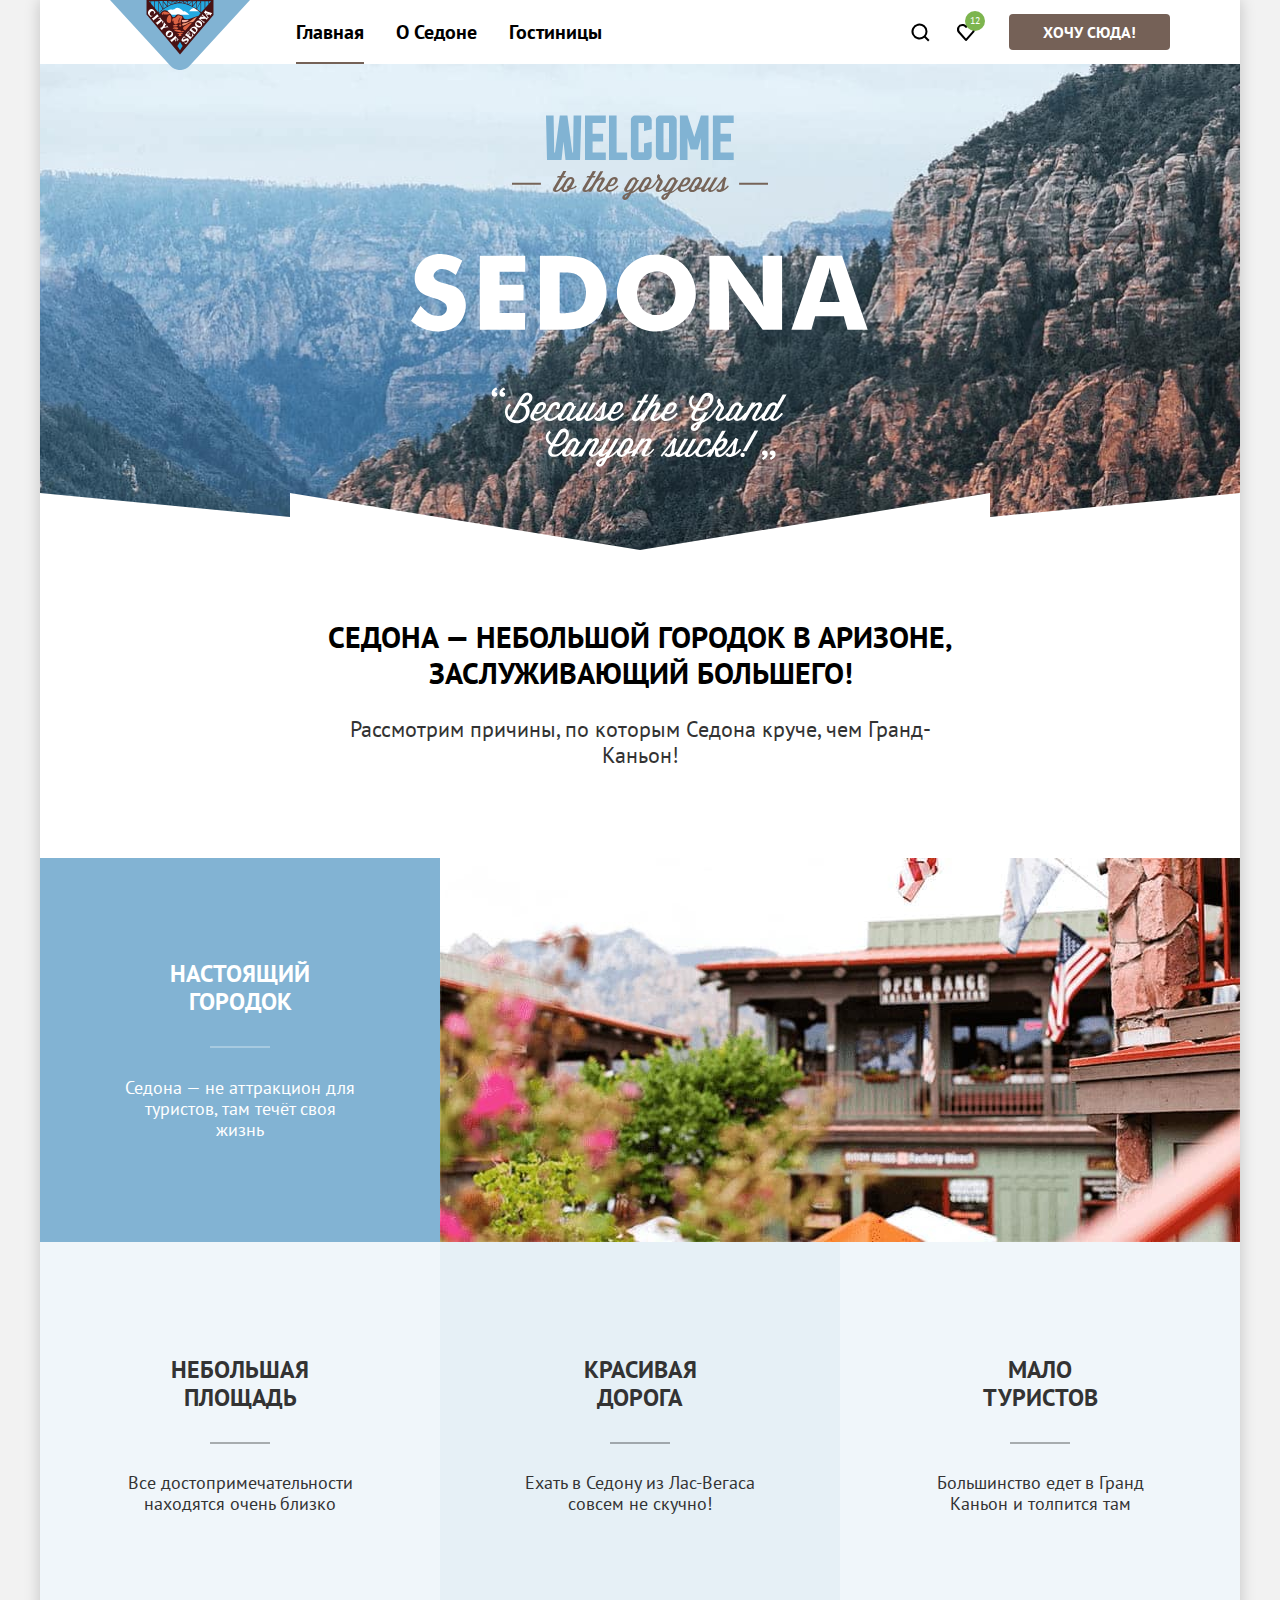
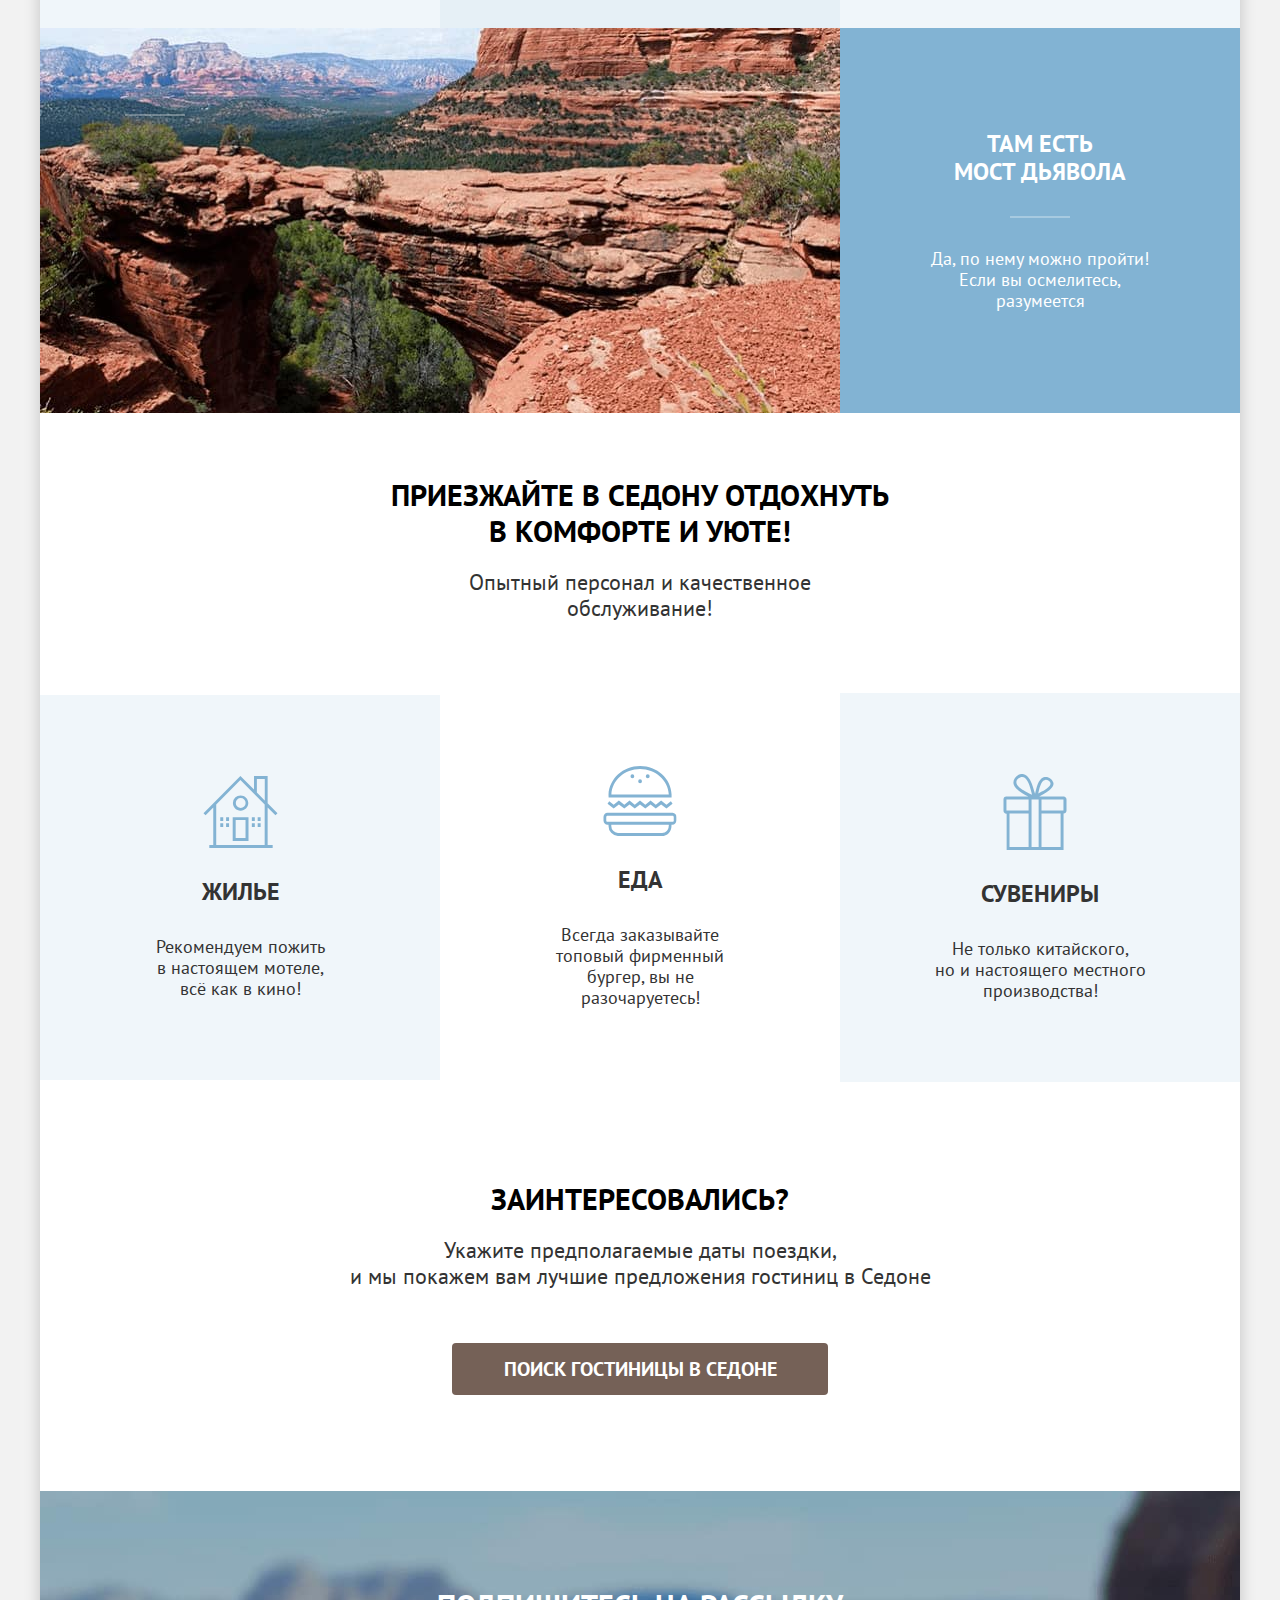
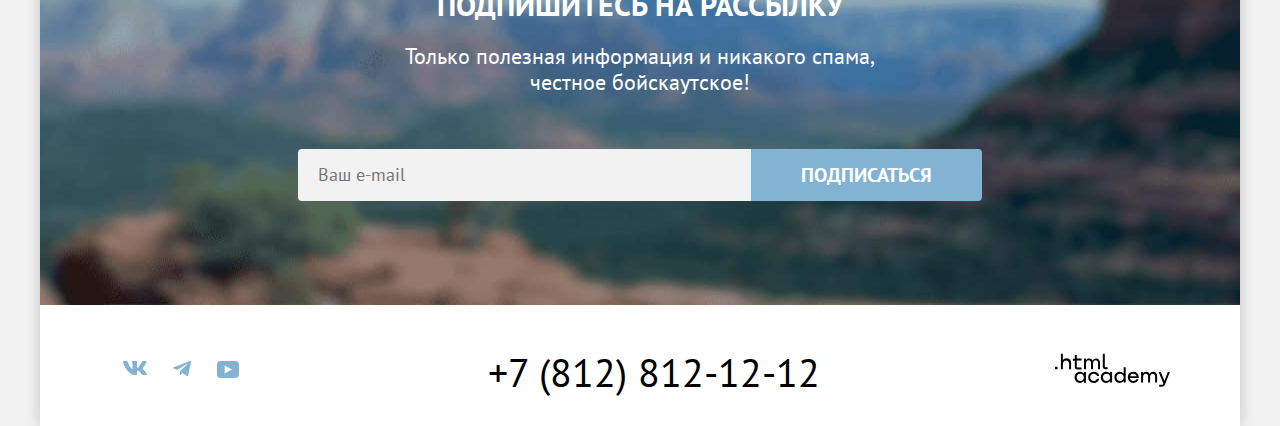
==== index.html @ b08b5ff6 "исправил часть замечаний" ====
<!DOCTYPE html>
<html lang="ru">

<head>
  <meta charset="utf-8">
  <link rel="icon" href="favicon.ico">
  <title>
    HTML Academy: Седона</title>
  <link rel="stylesheet" href="styles/styles.css">
</head>

<body>
  <div class="container">
    <header class="page-header">
      <a class="header-logo" href="index.html">
        <img class="logo" width="140" height="70" src="images/header/logo.svg" alt="Логотип.">
      </a>
      <nav class="navigation">
        <ul class="navigation-list ">
          <li class="navigation-item">
            <a class="navigation-link navigation-main-active" href="index.html">
              Главная
            </a>
          </li>
          <li class="navigation-item">
            <a class="navigation-link" href="#">О Седоне
            </a>
          </li>
          <li class="navigation-item">
            <a class="navigation-link" href="catalog.html">Гостиницы
            </a>
          </li>
        </ul>
        <ul class="navigation-list navigation-user">
          <li class="navigation-item-search">
            <a class="navigation-link navigation-link-search" href="#">
              <span class="visually-hidden">Поиск</span>
            </a>
          </li>
          <li class="navigation-item-favorites">
            <a class="navigation-link navigation-link-favorites" href="#">
              <span class="visually-hidden">Лайки</span>
              <span class="favirites-number">12</span>
            </a>
          </li>
          <li class="navigation-item-button">
            <button class="button navigation-link-button button-state" type="button">ХОЧУ СЮДА!
            </button>
          </li>

        </ul>
      </nav>
    </header>

    <main class="main-index main-container">
      <section class="hero">
        <h1 class="visually-hidden">Седона. Туристический городок
        </h1>
        <img class="hero-title" width="458" height="352" src="images/main/welcome.svg" alt="Welcome to the gorgeous Sedona,
          because the Grand Canyon sucks!">
      </section>

      <section class="advantages">
        <div class="advantages-block-title">
          <h2 class="header-section advantages-header">Седона — небольшой городок в Аризоне, заслуживающий большего!
          </h2>
          <p class="advantages-header advantages-header-text">Рассмотрим причины, по которым Седона круче, чем
            Гранд-Каньон!
          </p>
        </div>
        <ul class="advantages-list">
          <li class="advantages-item advantages-subtitle">
            <div class="advantages-box button-state-blue">
              <h3 class="advantages-item-name advantages-item item-name">НАСТОЯЩИЙ ГОРОДОК
              </h3>
              <p class="advantages-item-name item-desc">Седона — не аттракцион для туристов, там течёт своя жизнь
              </p>
            </div>
            <img class="photo-sity" width="800" height="384" src="images/main/advantages-photo-1.jpg"
              alt="Фотография-города.">
          </li>
          <li class="advantages-block   gray-background">
            <h3 class="advantages-item-name item-name advantages-item-line">Небольшая площадь
            </h3>
            <p class="advantages-item-name item-desc">Все достопримечательности находятся очень близко
            </p>
          </li>

          <li class="advantages-block  dark-gray-background ">
            <h3 class="advantages-item-name item-name advantages-center advantages-item-line">КРАСИВАЯ ДОРОГА
            </h3>
            <p class="advantages-item-name item-desc">Ехать в Седону из Лас-Вегаса совсем не скучно!
            </p>
          </li>
          <li class="advantages-block gray-background">
            <h3 class="advantages-item-name item-name advantages-center advantages-item-line">МАЛО ТУРИСТОВ
            </h3>
            <p class="advantages-item-name item-desc">Большинство едет в Гранд Каньон и толпится там
            </p>
          </li>
          <li class="advantages-item advantages-subtitle ">
            <div class="advantages-box">
              <h3 class="advantages-item-name advantages-item item-name ">ТАМ ЕСТЬ <br>МОСТ ДЬЯВОЛА
              </h3>
              <p class="advantages-item-name item-desc">Да, по нему можно пройти! Если вы осмелитесь, разумеется
              </p>
            </div>
            <img class="photo-canyon" width="800" height="385" src="images/main/advantages-photo-2.jpg"
              alt="Фотография-каньона.">
          </li>
        </ul>
      </section>

      <section class="recommendations">
        <h2 class="header-section recommendations-header">Приезжайте в Седону отдохнуть в комфорте и уюте!
        </h2>
        <p class="recommendations-text"> Опытный персонал и качественное обслуживание!
        </p>
        <ul class="recommendations-list">
          <li class="recommendations-item   gray-background">
            <h3 class="recommendations-item-name item-name">ЖИЛЬЕ
            </h3>
            <img class="home" width="75" height="72" src="images/main/home.svg" alt="Дом.">
            <p class="recommendations-item-desc item-desc"> Рекомендуем пожить<br> в настоящем мотеле,<br> всё как в
              кино!
            </p>
          </li>
          <li class="recommendations-item">
            <h3 class="recommendations-item-name item-name">ЕДА
            </h3>
            <img class="food" width="74" height="70" src="images/main/food.svg" alt="Еда.">
            <p class="recommendations-item-desc item-desc">Всегда заказывайте <br>топовый фирменный бургер, вы не
              разочаруетесь!
            </p>
          </li>
          <li class="recommendations-item  gray-background">
            <h3 class="recommendations-item-name item-name">СУВЕНИРЫ
            </h3>
            <img class="souvenir" width="64" height="76" src="images/main/souvenir.svg" alt="Сувениры.">
            <p class="recommendations-item-desc item-desc"> Не только китайского,<br> но и настоящего местного
              производства!
            </p>
          </li>
        </ul>
      </section>

      <section class="search-hotels">
        <h2 class="header-section search-header">ЗАИНТЕРЕСОВАЛИСЬ?
        </h2>
        <p class="search-text">Укажите предполагаемые даты поездки,<br>
          и мы покажем вам лучшие предложения гостиниц в Седоне
        </p>
        <a class="button search-button button-state" href="catalog.html">ПОИСК ГОСТИНИЦЫ В СЕДОНЕ
        </a>
      </section>

      <section class="subscribe-hotels">
        <h2 class="header-section subscribe-hotels-header">ПОДПИШИТЕСЬ НА РАССЫЛКУ
        </h2>
        <p class="subscribe-hotels-text">Только полезная информация и
          никакого спама, честное бойскаутское!
        </p>
        <form class="subscribe-form" action="https://echo.htmlacademy.ru/">
          <label class="visually-hidden" for="mail">Mail
          </label>
          <input class="subscribe-email" type="email" name="mail" id="mail" placeholder="Ваш e-mail">
          <button class="button button-subscribe button-state-blue " type="submit">
            ПОДПИСАТЬСЯ
          </button>
        </form>
      </section>
    </main>

    <footer class="page-footer">
      <div class="page-footer-container">
        <h2 class="visually-hidden">
          Социальные сети
        </h2>
        <ul class="footer-social-list">
          <li class="footer-social-item">
            <a class="footer-social-link button-vk" href="https://vk.com/htmlacademy">
              <span class="visually-hidden">Вконтакте.</span>
              <svg class="social-link" xmlns="http://www.w3.org/2000/svg" width="24" height="14" viewBox="0 0 24 14">
                <path fill-rule="evenodd"
                  d="M23.45.948c.166-.546 0-.948-.795-.948H20.03c-.668 0-.976.347-1.143.73 0 0-1.335 3.196-3.226 5.272-.612.602-.89.793-1.224.793-.167 0-.418-.191-.418-.738V.948c0-.656-.184-.948-.74-.948H9.151c-.417 0-.668.304-.668.593 0 .621.946.765 1.043 2.513v3.798c0 .833-.153.984-.487.984-.89 0-3.055-3.211-4.34-6.885C4.45.288 4.198 0 3.527 0H.9C.15 0 0 .347 0 .73c0 .682.89 4.07 4.145 8.551C6.315 12.341 9.37 14 12.153 14c1.669 0 1.875-.368 1.875-1.003v-2.313c0-.737.158-.884.687-.884.39 0 1.057.192 2.615 1.667C19.11 13.216 19.403 14 20.405 14h2.625c.75 0 1.126-.368.91-1.096-.238-.724-1.088-1.775-2.215-3.022-.612-.71-1.53-1.475-1.809-1.858-.389-.491-.278-.71 0-1.147 0 0 3.2-4.426 3.533-5.929h.001Z"
                  clip-rule="evenodd" />
              </svg>
            </a>
          </li>
          <li class="footer-social-item">
            <a class="footer-social-link button-telegram" href="https://t.me/htmlacademy">
              <span class="visually-hidden">Телеграм.</span>
              <svg class="social-link" xmlns="http://www.w3.org/2000/svg" width="18" height="16" viewBox="0 0 18 16">
                <path
                  d="M16.785.1.84 6.247C-.248 6.685-.24 7.292.64 7.563L4.735 8.84l9.472-5.976c.448-.273.857-.126.52.172L7.053 9.962H7.05h.002l-.283 4.22c.414 0 .597-.19.829-.413l1.988-1.934 4.136 3.055c.762.42 1.31.204 1.5-.706L17.938 1.39c.278-1.114-.425-1.619-1.153-1.29Z" />
              </svg>
            </a>
          </li>
          <li class="footer-social-item">
            <a class="footer-social-link button-youtube" href="https://www.youtube.com/user/htmlacademyru">
              <span class="visually-hidden">Ютуб.</span>
              <svg class="social-link" xmlns="http://www.w3.org/2000/svg" width="22" height="17" viewBox="0 0 22 17">
                <path
                  d="M18.607 0H3.174C1.314 0 0 1.594 0 3.4v10.094C0 15.406 1.313 17 3.174 17h15.652C20.468 17 22 15.406 22 13.6V3.4C21.781 1.594 20.468 0 18.607 0ZM7.662 12.537V4.463L14.995 8.5l-7.333 4.037Z" />
              </svg>
            </a>
          </li>
        </ul>
        <h2 class="visually-hidden">Контакты
        </h2>
        <a class="footer-contacts-phone" href="tel:+78128121212">
          +7 (812) 812-12-12
        </a>
        <a href="https://htmlacademy.ru/">
          <span class="visually-hidden">Сайт html academy.</span>
          <svg class="footer-logo" xmlns="http://www.w3.org/2000/svg" width="115" height="34" viewBox="0 0 115 34">
            <path
              d="M0 13.7v2.6h2.5v-2.6H0ZM11.6 5.3C10 5.3 8.8 6 8 7h-.1V.8h-2v15.5h2V11c0-2 1.3-3.6 3.3-3.6 1.8 0 2.9 1.4 2.9 3.2v5.7h2v-6c.1-3-1.8-5-4.5-5ZM26.6 5.6h-4.8V2h-2v3.8h-1.9v2h1.9v6c0 1.7 1 2.7 2.7 2.7h4.1v-2h-3.7c-.7 0-1.1-.4-1.1-1V7.5h4.8v-2ZM41.1 5.4c-1.6 0-2.9.8-3.5 2.1h-.1a3.7 3.7 0 0 0-3.4-2c-1.4 0-2.5.7-3.1 1.7h-.1V5.6H29v10.6h2v-5.4c0-2 1-3.5 2.6-3.5 1.5 0 2.4 1 2.4 2.6v6.3h2v-5.6c0-2.4 1.4-3.3 2.6-3.3 1.5 0 2.4 1 2.4 2.6v6.3h2V9.7c.1-2.5-1.4-4.3-3.9-4.3ZM47.8 13.5c0 1.7 1 2.7 2.8 2.7h2v-2h-1.7c-.7 0-1.1-.4-1.1-1V.7h-2v12.7ZM28.9 20.5a4.9 4.9 0 0 0-3.9-1.8c-3.1 0-5.4 2.3-5.4 5.6S21.9 30 25 30c1.8 0 3-.8 3.8-1.9h.1v1.6h2V19h-2v1.5ZM25.3 28a3.5 3.5 0 0 1-3.6-3.6c0-2 1.4-3.6 3.6-3.6s3.6 1.6 3.6 3.6-1.4 3.6-3.6 3.6ZM44.2 22.8c-.5-2.4-2.6-4-5.4-4a5.4 5.4 0 0 0-5.6 5.5c0 3.1 2.2 5.6 5.6 5.6 2.8 0 4.9-1.8 5.4-4.2h-2.1a3.4 3.4 0 0 1-3.3 2.3 3.5 3.5 0 0 1-3.6-3.6c0-2 1.4-3.6 3.6-3.6 1.6 0 2.8 1 3.3 2.2h2.1v-.2ZM55.1 20.5a4.9 4.9 0 0 0-3.9-1.8c-3.1 0-5.4 2.3-5.4 5.6s2.3 5.6 5.4 5.6c1.8 0 3-.8 3.8-1.9h.1v1.6h2V19h-2v1.5ZM51.5 28a3.5 3.5 0 0 1-3.6-3.6c0-2 1.4-3.6 3.6-3.6s3.6 1.6 3.6 3.6-1.5 3.6-3.6 3.6ZM68.7 20.6a5 5 0 0 0-3.9-1.9c-3.1 0-5.4 2.3-5.4 5.6s2.2 5.6 5.4 5.6c1.7 0 3-.8 3.8-1.8h.1v1.5h2V14.2h-2v6.4ZM65.1 28a3.5 3.5 0 0 1-3.6-3.6c0-2 1.4-3.6 3.6-3.6s3.6 1.6 3.6 3.6c-.1 2-1.5 3.6-3.6 3.6ZM78.3 18.7a5.4 5.4 0 0 0-5.5 5.6c0 3 2.1 5.6 5.5 5.6 2.5 0 4.5-1.3 5.2-3.6h-2.1c-.5 1-1.6 1.6-3 1.6-1.9 0-3.3-1.3-3.4-2.9h8.8c.2-3.6-2-6.3-5.5-6.3Zm0 2c1.7 0 3 1 3.3 2.5h-6.5a3.2 3.2 0 0 1 3.2-2.6ZM98.2 18.7a4 4 0 0 0-3.6 2h-.1c-.6-1.2-1.8-2-3.4-2-1.4 0-2.5.7-3.1 1.8V19h-1.9v10.6h2v-5.4c0-2 1-3.4 2.6-3.5 1.5 0 2.4 1 2.4 2.6v6.3h2V24c0-2.4 1.4-3.3 2.6-3.3 1.5 0 2.4 1 2.4 2.6v6.3h2v-6.5c.1-2.6-1.4-4.4-3.9-4.4ZM109.4 27.8l-3.6-8.9h-2.2l4.8 11.6c-.3 1-.7 1.2-1.7 1.2h-2.5v2h2.5c1.8 0 2.8-.8 3.5-2.6l4.7-12.2h-2.1l-3.4 9Z" />
          </svg>
        </a>
      </div>
    </footer>
  </div>

  <div class="modal-container modal-container-close">
    <div class="modal">
      <button class="modal-close-button">
        <span class="visually-hidden">Закрыть</span>
      </button>
      <section class="modal-content  ">
        <h2 class="modal-title">Поиск гостиницы в седоне</h2>
        <form class="modal-form-search" action="https://echo.htmlacademy.ru/" method="post">
          <p class="modal-form-group calendar">
            <label class="modal-date" for="date-check-in">Дата Заезда:</label>
            <input class="date-check" type="text" id="date-check-in" name="date-check-in" placeholder="Укажите дату">
            <span class="text-eror">Мы не можем отправить вас в прошлое.</span>
          </p>
          <p class="modal-form-group calendar">
            <label class="modal-date" for="date-check-out">Дата Выезда:</label>
            <input class="date-check" type="text" id="date-check-out" name="date-check-out" placeholder="Укажите дату">
            <span class="text-eror text-ok">На эти даты есть свободные номера. Пока есть.</span>
          </p>

          <div class="block-of-people">
            <p class="modal-form-group">
              Взрослые:
              <span class="people-field-wrapper">
                <button class=" modal-form-button minus" type="button">
                  <svg class="modal-form-button-svg" xmlns="http://www.w3.org/2000/svg" width="20" height="20"
                    viewBox="0 0 20 20">
                    <path fill-opacity=".3" d="M3 9v2h14V9H3Z" />
                  </svg>
                  <span class="visually-hidden">Минус
                  </span>
                </button>
                <label class="visually-hidden" for="number-of-persons-adult">Количество Взрослых
                </label>
                <input class="number-of-people" type="text" id="number-of-persons-adult" name="number-of-persons-adult"
                  value="2">
                <button class="modal-form-button plus" type="button">
                  <svg xmlns="http://www.w3.org/2000/svg" width="20" height="20" viewBox="0 0 20 20">
                    <path fill-opacity=".3" d="M17 9h-6V3H9v6H3v2h6v6h2v-6h6V9Z" />
                  </svg>
                  <span class="visually-hidden">Плюс
                  </span>
                </button>
              </span>
            </p>
            <p class="modal-form-group modal-form-group-child">
              Дети:
            <div class="box-helper">
              <svg class="item-helper" xmlns="http://www.w3.org/2000/svg" width="26" height="26" fill="none"
                viewBox="0 0 26 26">
                <circle cx="13" cy="13" r="13" fill="#83B3D3" />
                <path fill="#fff" fill-rule="evenodd" d="M12 7h2v2h-2V7Zm2 12h-2v-9h2v9Z" clip-rule="evenodd" />
              </svg>
              <p class="popover-helper">Укажите количество детей, которые будут с вами, возраст которых от 6 до 18
                лет. Дети до 6 лет размещаются бесплатно.
            </div>

            <span class="people-field-wrapper">
              <button class="modal-form-button minus" type="button">
                <svg xmlns="http://www.w3.org/2000/svg" width="20" height="20" viewBox="0 0 20 20">
                  <path fill-opacity=".3" d="M3 9v2h14V9H3Z" />
                </svg>
                <span class="visually-hidden">Минус</span>
              </button>
              <label class="visually-hidden" for="number-of-persons-child">Количество</label>
              <input class="number-of-people" type="text" id="number-of-persons-child" name="number-of-persons-young"
                value="2">
              <button class="modal-form-button plus" type="button">
                <svg xmlns="http://www.w3.org/2000/svg" width="20" height="20" viewBox="0 0 20 20">
                  <path fill-opacity=".3" d="M17 9h-6V3H9v6H3v2h6v6h2v-6h6V9Z" />
                </svg>
                <span class="visually-hidden">Плюс</span>
              </button>
            </span>
          </div>
          <button class="button button-state-blue modal-button-search" type="submit">
            Найти
          </button>
        </form>
      </section>
    </div>
  </div>
</body>

</html>
---- styles/styles.css ----
@font-face {
  font-family: "PT Sans";
  font-style: normal;
  font-weight: 400;
  src: url("../fonts/ptsans-400.woff2") format("woff2");
  font-display: swap;
}

@font-face {
  font-family: "PT Sans";
  font-style: normal;
  font-weight: 700;
  src: url("../fonts/ptsans-700.woff2") format("woff2");
  font-display: swap;
}

.visually-hidden {
  position: absolute;
  width: 1px;
  height: 1px;
  margin: -1px;
  border: 0;
  padding: 0;
  white-space: nowrap;
  clip-path: inset(100%);
  clip: rect(0 0 0 0);
  overflow: hidden;
}

html {
  height: 100%;
}

.container {
  display: flex;
  flex-direction: column;
  margin: 0 auto;
  background: #FFFFFF;
  width: 1200px;
  min-height: 100%;
  box-shadow: 0px 0px 15px rgba(0, 0, 0, 0.2);
}

.main-container {
  flex-grow: 1;
}

body {
  height: 100%;
  font-family: "PT Sans", sans-serif;
  font-size: 22px;
  line-height: 26px;
  color: #333333;
  background-color: #F2F2F2;
  margin: 0;
}

.page-header {
  display: flex;
  color: #000000;
  margin: 0 70px;
}

.header-logo {
  height: 64px;
  z-index: 1;
}

.navigation {
  display: flex;
  margin-left: 30px;
  width: 895px;
}

.navigation-list {
  display: flex;
  flex-wrap: wrap;
  padding: 0;
  margin: 0;
  list-style-type: none;
}

.navigation-link {
  position: relative;
  display: block;
  font-size: 20px;
  line-height: 24px;
  font-weight: 700;
  padding: 20px 16px;
  text-align: center;
  color: #000000;
  background-color: #FFFFFF;
  text-decoration: none;
  text-transform: capitalize;
}

.navigation-main-active::before {
  position: absolute;
  right: 16px;
  bottom: 0;
  left: 16px;
  height: 2px;
  background-color: #756257;
  content: "";
}

.navigation-user {
  margin-left: auto;
  align-items: center;
  max-width: 300px;
  flex-wrap: wrap;
}

.navigation-link-search {
  background-image: url("../images/header/search.svg");
  background-repeat: no-repeat;
  background-position: center;
  padding: 22px 12px;
}

.navigation-link-favorites {
  background-image: url("../images/header/favorites.svg");
  background-repeat: no-repeat;
  background-position: center;
  padding: 22px 12px;
}

.favirites-number {
  position: absolute;
  font-size: 10px;
  line-height: 10px;
  font-weight: 400;
  max-width: 11px;
  padding: 5px;
  color: #ffffff;
  background-color: #7DB54F;
  border-radius: 50%;
  top: 7px;
  right: 4px;
}

.navigation-user .navigation-link {
  min-width: 22px;
  min-height: 12px;
}

.button {
  font-family: inherit;
  font-size: 16px;
  line-height: 20px;
  font-weight: 700;
  text-align: center;
  color: #ffffff;
  background-color: #756157;
  text-transform: uppercase;
  border: none;
  padding: 8px 26px;
  text-decoration: none;
  cursor: pointer;
  box-sizing: border-box;
  border-radius: 4px;
}

.navigation-link-button {
  margin-left: 20px;
  padding: 8px 34px;
  border-radius: 4px;
}

.button-state:hover {
  background-color: #615048;
}

.button-state:focus {
  background-color: #615048;
  outline: none;
}

.button-state:active {
  color: rgba(255, 255, 255, 0.3);
}

.button-state:disabled {
  background-color: #E5E5E5;
}

.button-state-green {
  background: #7DB54F;
}

.button-state-green:hover {
  background-color: #6C9E42;
}

.button-state-green:focus {
  background-color: #6C9E42;
  outline: none;
}

.button-state-green:active {
  background: #7DB54F;
}

.button-state-green:disabled {
  background-color: #E5E5E5;
}

.button-state-blue {
  color: #FFFFFF;
  background-color: #82B3D3;
}

.button-state-blue:hover {
  background-color: #68A2CA;
}

.button-state-blue:focus {
  background-color: #68A2CA;
  outline: none;
}

.button-state-blue:active {
  color: #82B3D3;
}

.button-state-blue:disabled {
  background-color: #E5E5E5;
}

.hero {
  color: #000000;
  background-color: #3b6286;
  background-image: url("../images/main/title-stairs.svg"),
    url("../images/main/main-header-background.jpg");
  background-size: 100% auto, cover;
  background-repeat: no-repeat, no-repeat;
  background-position: bottom center, center center;
}

.hero-title {
  padding: 51px 371px 78px;
}

.main-index {
  text-align: center;
}

.header-section {
  font-size: 30px;
  line-height: 36px;
  font-weight: 700;
  text-transform: uppercase;
  color: #000000;
  margin: 0;
}

.advantages-block-title {
  display: flex;
  flex-direction: column;
  width: 651px;
  padding: 69px 275px 90px;
  gap: 25px;
}

.advantages-header {
  margin: 0;
}

.advantages-box {
  color: #FFFFFF;
  background-color: #82B3D3;
  position: relative;
  display: flex;
  flex-direction: column;
  justify-content: space-between;
  margin: 0;
  padding: 102px 85px;
}

.advantages-block {
  position: relative;
  display: flex;
  flex-direction: column;
  justify-content: space-between;
  align-items: center;
  padding: 114px 85px;
  gap: 60px;
  width: 230px;
  flex-grow: 1;
}

.advantages-subtitle {
  display: flex;
}

.advantages-item-name {
  position: relative;
  margin: 0;
}

.advantages-item-line::before {
  position: absolute;
  width: 60px;
  height: 2px;
  top: 86px;
  left: 85px;
  content: "";
  background: rgba(0, 0, 0, 0.3);
}

.advantages-item {
  position: relative;
}

.advantages-item::before {
  position: absolute;
  width: 60px;
  height: 2px;
  top: 86px;
  left: 85px;
  content: "";
  background: rgba(255, 255, 255, 0.3);
}


.advantages-list {
  display: flex;
  flex-wrap: wrap;
  margin: 0;
  padding: 0;
  list-style-type: none;
}

.item-desc {
  margin: 0;
  font-size: 18px;
  line-height: 21px;
}

.block {
  width: 230px;
  padding: 112px 85px;
}


.photo-canyon {
  order: -1;
}

.advantages-center {
  padding-left: 27px;
  padding-right: 27px
}

.recommendations-header {
  padding: 64px 348px 20px;
  margin: 0;
}

.recommendations-text {
  padding: 0 355px 64px;
  margin: 0;
}

.recommendations-item {
  display: flex;
  flex-wrap: wrap;
  flex-direction: column;
  padding: 81px 85px;
  flex-grow: 1;
  gap: 30px;
  box-sizing: border-box;
  width: 400px;
}

.recommendations-list {
  display: flex;
  margin: 0;
  padding: 0;
  list-style-type: none;
  align-items: center;
}

.recommendations-item-name {
  margin: 0;
  padding: 0;
}

.home {
  margin: 0 78px;
  order: -1;
}

.food {
  margin: 0 78px;
  order: -1;
}

.souvenir {
  margin: 0 78px;
  order: -1;
}

.search-hotels {
  display: flex;
  flex-direction: column;
  align-items: center;
  padding: 92px 304px 96px;

}

.search-header {
  font-weight: 700;
  font-size: 30px;
  line-height: 36px;
  margin: 0;
}

.search-text {
  margin: 0;
  margin-top: 20px;
  margin-bottom: 54px;
}

.search-button {
  font-family: "PT Sans", sans-serif;
  font-weight: 700;
  font-size: 20px;
  line-height: 36px;
  border-radius: 4px;
  padding: 8px 50px;
  width: 376px;
  text-transform: uppercase;
}

.subscribe-hotels-inner {
  text-align: center;
  margin: 0 auto;
  padding: 96px 258px 104px;
}

.page-footer-container {
  display: flex;
  justify-content: space-between;
  margin: 43px 70px 30px;
  align-content: flex-start;
  align-self: center;
  align-items: center;
}

.footer-social-list {
  display: flex;
  margin: 0;
  padding: 0;
  list-style-type: none;
}

.social-link {
  padding: 13px 13px;
  fill: #83B3D3;
}

.social-link:hover {
  outline: none;
  fill: #68A2CA;
}

.social-link:focus {
  outline: 114px solid #f30404;
  fill: #68A2CA;
  background-color: #000000;
}

.social-link:active {
  fill: rgba(104, 162, 202, 0.3);
}

.social-link:disabled {
  fill: rgba(202, 127, 104, 0.3);
}

.item-name {
  font-size: 24px;
  line-height: 28px;
  text-transform: uppercase;
}

.gray-background {
  color: #333333;
  background-color: rgba(131, 179, 211, 0.12);
}

.dark-gray-background {
  color: #333333;
  background-color: rgba(131, 179, 211, 0.2);
}

.subscribe-hotels-header {
  color: #FFFFFF;
}

.subscribe-hotels {
  display: flex;
  flex-direction: column;
  align-items: center;
  color: #FFFFFF;
  background-color: #000000;
  background-image: url("../images/main/subscribe.jpg");
  background-size: 100% 100%;
  background-repeat: no-repeat;
  padding: 96px 258px 104px;
}

.footer-contacts-phone {
  font-size: 40px;
  line-height: 40px;
  color: #000000;
  background-color: #FFFFFF;
  text-align: center;
  text-decoration: none;
}

.footer-contacts-phone:hover {
  color: #756157;
}

.footer-contacts-phone:focus {
  color: #756157;
  outline: none;
}

.footer-contacts-phone:active {
  color: rgba(117, 97, 87, 0.3);
}

.footer-logo:hover {
  fill: #756157;
}

.footer-logo:focus {
  fill: #756157;
  outline: none;
}

.footer-logo:active {
  fill: rgba(117, 97, 87, 0.3);
}

.inner-header-title {
  font-size: 60px;
  line-height: 78px;
  font-weight: 700;
  margin: 0px;
}

.inner-filter {
  color: #FFFFFF;
  background-color: #000000;
  background-image: url("../images/catalog/filter-catalog.jpg");
  background-size: cover;
  background-repeat: no-repeat;
  padding: 35px 70px 70px;
}

.inner-catalog-box {
  padding: 50px 70px 60px;
}

.catalog-filter-box {
  border: none;
  margin: 0;
  padding: 0;
}

.catalog-filter {
  display: grid;
  grid-template-columns: 151px 221px 288px 191px;
  padding-top: 40px;
  gap: 70px;
}

.catalog-filter-title {
  padding: 0;
  margin-bottom: 32px;
  font-size: 20px;
  line-height: 24px;
  font-weight: 700;
}

.catalog-filter-list {
  display: grid;
  gap: 16px;
  list-style-type: none;
  padding: 0;
  margin: 0;
}

.control{
  position: relative;
  padding-left: 36px;
  display: flex;
  font-size: 18px;
  line-height: 23px;
}

.box-control {
  position: absolute;
  left: 0;
  width: 20px;
  height: 20px;
  background-repeat: no-repeat;
  background-position: center;
  background-color: #ffffff;
  border-radius: 4px;
}


.control-input[type="checkbox"]:checked+.box-control {
  background-image: url("../images/catalog/mark.svg");
}

.box-control:focus {
  outline: 3px solid #83B3D3;
  box-shadow: 0px 4px 10px rgba(0, 0, 0, 0.25);
}

.box-control-radio {
  position: absolute;
  left: 0;
  width: 20px;
  height: 20px;
  background-repeat: no-repeat;
  background-position: center;
  background-color: #ffffff;
  border-radius: 50%;
}

.control:hover {
  opacity: 0.6;
}

.control:focus-within .box-control {
  outline: 3px solid #83B3D3;
}

.control:focus-within .box-control-radio {
  outline: 3px solid #83B3D3;
}

.control:active {
  opacity: 0.3;
}

.control-input:disabled+.box-control {
  opacity: 0.3;
}

.control-input:disabled+.box-control-radio {
  opacity: 0.3;
}

.control-input[type="radio"]:checked+.box-control-radio {
  background-image: url("../images/catalog/point.svg");
}

.range {
  display: flex;
}

.range input {
  font-family: "PT Sans", sans-serif;
  font-size: 18px;
  line-height: 24px;
  font-weight: 700;
  width: 143px;
  padding: 0;
  height: 48px;
  padding: 12px 20px;
  padding-right: 40px;
  border: none;
  box-sizing: border-box;
}

.scale-from-start-number {
  background: #F2F2F2;
}

.scale-from-start-number:hover {
  background: #E6E6E6;
}

.scale-from-start-number:focus {
  background: #E6E6E6;
  outline: 3px solid #83B3D3;
}

.scale-from-start-number:active {
  background: #E6E6E6;
  outline: 3px solid #000000;
}

.scale-from-range {
  position: relative;
  display: flex;
}

.range span {
  position: absolute;
  color: rgba(170, 170, 170);
  content: "";
  top: 10px;
  right: 20px;
  font-size: 18px;
  line-height: 24px;
}

.scale-from-start-min {
  margin-right: 2px;
  border-radius: 4px 0px 0px 4px;
}

.scale-from-start-max {
  border-radius: 0px 4px 4px 0px;
}

.range-scale {
  position: relative;
  height: 4px;
  background-color: rgba(170, 170, 170, 0.3);
  margin-top: 44px;
  cursor: pointer;
}

.range-bar {
  position: absolute;
  display: flex;
  height: 4px;
  background-color: #FFFFFF;
}

.range-toggle {
  border-radius: 5px;
  width: 20px;
  height: 20px;
  border: 0;
  top: -8px;
  background-color: #ffffff;
  cursor: pointer;
}

.range-toggle:hover {
  box-shadow: 0px 4px 10px rgba(0, 0, 0, 0.25);
}

.range-toggle:active,
.range-toggle:focus {
  box-shadow: 0px 4px 10px rgba(0, 0, 0, 0.25);
  outline: 3px solid #83B3D3;
}

.range-line {
  position: relative
}

.toggle-min {
  position: absolute;
}

.toggle-max {
  position: absolute;
  left: 207px;
}

.breadcrumbs {
  display: flex;
  list-style-type: none;
  margin: 0;
  padding: 0;
  justify-content: flex-start;
  align-items: center;
  margin-top: 8px;
}

.breadcrumbs-link {
  position: relative;
  display: block;
  font-size: 16px;
  line-height: 21px;
  color: inherit;
  text-decoration: none;
}

.breadcrumbs-link-house {
  width: 41px;
  height: 15px;
  background-image: url("../images/catalog/home.svg");
  background-repeat: no-repeat;
}

.breadcrumbs-link-house::after {
  position: absolute;
  display: block;
  background-image: url("../images/catalog/arrow_left.svg");
  top: 2px;
  width: 7px;
  height: 11px;
  background-repeat: no-repeat;
  margin-left: 23px;
  content: "";
}

.cards-style {
  display: block;
  padding: 15px 14px;
  border-radius: 4px;
  border: 2px solid #E5E5E5;
}

.cards-style-active {
  border-color: #000000;
}

.cards-style:hover {
  border-color: #68a2ca;
}

.cards-style:focus {
  border-color: #68A2CA;
  outline: none;
}

.cards-style:active {
  border-color: #000000;
  outline: none;
}

.price {
  margin: 0;
}

.filter-button {
  display: grid;
  gap: 32px;
  margin-top: 56px;
}

.catalog-formats {
  display: flex;
  margin: 0 auto;
  margin-bottom: 39px;
  align-items: center;
}

.cards-style-list {
  display: flex;
  margin: 0;

  padding: 0;
  list-style-type: none;
  gap: 8px;
}

.cards-style-item {
  width: 48px;
  box-sizing: border-box;
}

.price {
  font-size: 20px;
  line-height: 24px;
}

.catalog-button-submit {
  background-color: #82B3D3;
}

.catalog-button-accept {
  border-radius: 4px;
}

.catalog-button-reset {
  border-radius: 4px;
  background-color: transparent;
}

.star-1 {
  background: url("../images/catalog/stars.svg");
  background-repeat: no-repeat;
  background-position: 0 10px;
}

.star-2 {
  background: url("../images/catalog/stars.svg"), url("../images/catalog/stars.svg");
  background-repeat: no-repeat;
  background-position: 0 10px, 24px 10px;
}

.star-3 {
  background: url("../images/catalog/stars.svg"), url("../images/catalog/stars.svg"), url("../images/catalog/stars.svg");
  background-repeat: no-repeat;
  background-position: 0 10px, 24px 10px, 48px 10px;
}

.star-4 {
  background: url("../images/catalog/stars.svg"), url("../images/catalog/stars.svg"), url("../images/catalog/stars.svg"), url("../images/catalog/stars.svg");
  background-repeat: no-repeat;
  background-position: 0 10px, 24px 10px, 48px 10px, 72px 10px;
}

.star-5 {
  background: url("../images/catalog/stars.svg"), url("../images/catalog/stars.svg"), url("../images/catalog/stars.svg"), url("../images/catalog/stars.svg"), url("../images/catalog/stars.svg");
  background-repeat: no-repeat;
  background-position: 0 10px, 24px 10px, 48px 10px, 72px 10px, 96px 10px;
}

.product-card-stars {
  display: flex;
}

.catalog-results {
  color: #000000;
  font-weight: 700;
  font-size: 30px;
  line-height: 36px;
  margin: 0;
}

.select-control {
  font-family: "PT Sans", sans-serif;
  font-style: normal;
  width: 292px;
  font-size: 18px;
  line-height: 21px;
  color: #333333;
  appearance: none;
  border: 2px solid #e5e5e5;
  border-radius: 4px;
  padding: 12px 20px;
  background-image: url("../images/catalog/arrow_down.svg");
  background-repeat: no-repeat;
  background-position: right 20px center;
  padding-right: 40px;
  margin-left: auto;
  margin-right: 70px;
}

.select-control:hover {
  border-color: #68a2ca;
}

.select-control:focus {
  border-color: #68A2CA;
  outline: none;
}

.select-control:disabled {
  border: 2px solid rgba(0, 0, 0, 0.3);
}

.product-list {
  display: grid;
  grid-template-columns: repeat(3, 340px);
  margin: 0;
  margin-bottom: 40px;
  padding: 0;
  gap: 20px;
}

.product-card {
  display: grid;
  grid-template-columns: 140px 140px;
  gap: 16px 20px;
  padding: 20px;
  border: 1px solid #E6E6E6;
}

.product-card-link {
  grid-column: 1/-1;
  color: #000000;
  text-decoration: none;
}

.product-card-titel {
  grid-column: 1/-1;
  font-size: 24px;
  line-height: 28px;
  margin: 0;
  margin-top: 12px;
}

.product-card-price {
  display: flex;
  font-size: 18px;
  line-height: 21px;
  font-weight: 400;
}

.product-card-name {
  font-size: 18px;
  line-height: 21px;
  margin: 0;
  font-weight: 400;
}

.product-card-value {
  margin-left: auto;
}

.favorite {
  padding: 8px 18px;
}

.rating {
  background: #F2F2F2;
  border-radius: 4px;
  padding: 9px 22px 8px 23px;
  margin: 0;
  margin-left: auto;
  font-size: 16px;
  line-height: 20px;
  text-transform: uppercase;
}

.pagination-list {
  display: flex;
  padding: 0;
  margin: 0;
  padding-top: 40px;
  list-style-type: none;
  border-top: 1px solid #E6E6E6;
}

.pagination-item:not(:last-child) {
  margin-right: 8px;
}

.pagination-link {
  display: block;
  box-sizing: border-box;
  color: #FFFFFF;
  background-color: #82B3D3;
  font-size: 20px;
  line-height: 36px;
  padding: 12px 24px;
  border-radius: 4px;
}

.pagination-item {
  max-width: 60px;
}

.pagination-current {
  color: #000000;
  background-color: #F2F2F2;
}

.pagination-points {
  color: #000000;
  background-color: #ffffff;
}

.subscribe-email {
  font-family: "PT Sans", sans-serif;
  font-size: 18px;
  line-height: 24px;
  flex-grow: 1;
  border: inherit;
  border-radius: 4px 0px 0px 4px;
  background: #F2F2F2;
  padding: 14px 20px;
}

.subscribe-form {
  display: flex;
  width: 684px;
}

.subscribe-hotels-text {
  margin: 0;
  margin-top: 20px;
  margin-bottom: 54px;
  padding: 0 105px;
}

.button-subscribe {
  font-size: 20px;
  line-height: 36px;
  padding: 8px 50px;
  border-radius: 0px 4px 4px 0px;
}

.modal-container {
  position: fixed;
  display: flex;
  top: 0;
  left: 0;
  width: 100%;
  height: 100%;
  background: rgba(242, 242, 242, 0.8);
}

.modal {
  position: relative;
  margin: auto;
  background-color: #ffffff;
  box-shadow: 0px 25px 50px rgba(0, 0, 0, 0.15);
  border-radius: 30px;
  padding: 64px 70px;
  width: 577px;
}

.modal-close-button {
  position: absolute;
  content: "";
  top: 64px;
  right: 52px;
  background-image: url("../images/modal/modal_close.svg");
  background-repeat: no-repeat;
  background-position: center;
  border: none;
  padding: 23px;
  border-radius: 50%;
  cursor: pointer;
}

.modal-close-button:hover {
  background-color: #E6E6E6;
}

.modal-close-button:focus {
  background-color: #E6E6E6;
  outline: 3px solid #83B3D3;

}

.modal-close-button:active {
  background-color: #E6E6E6;
  opacity: 0.3;
  outline: none;
}

.modal-title {
  font-family: "PT Sans", sans-serif;
  font-style: normal;
  font-weight: 700;
  font-size: 30px;
  line-height: 36px;
  margin: 0;
  margin-bottom: 64px;
  text-transform: uppercase;
  color: #000000;
  background-color: #ffffff;
}

.modal-form-search {
  display: flex;
  flex-direction: column;
  gap: 48px;
}

.date-check {
  position: relative;
  font-family: "PT Sans", sans-serif;
  font-weight: 700;
  font-size: 18px;
  line-height: 24px;
  width: 440px;
  padding: 12px 44px 12px 20px;
  box-sizing: border-box;
  border: none;
  color: #000000;
  background-color: #F2F2F2;
  border-radius: 4px;
}

.date-check:hover {
  background: #E6E6E6;
}

.date-check:focus {
  background: #E6E6E6;
  outline: 3px solid #83B3D3;
}

.date-check:not(:placeholder-shown) {
  background: #F2F2F2;
  outline: 2px solid #000000;
}

.date-check:disabled {
  opacity: 0.5;
}

.modal-form-group {
  position: relative;
  display: flex;
  margin: 0;
  justify-content: space-between;
  align-items: center;
  font-family: "PT Sans", sans-serif;
  font-style: normal;
  font-weight: 700;
  font-size: 20px;
  line-height: 24px;
  color: #000000;
}

.modal-date {
  width: 120px;
}

.modal-form-group-child {
  margin-left: auto;
}

.item-helper {
  margin-left: 10px;
  margin-bottom: -2px;
}

.item-helper::before {
  position: absolute;
  content: "";
}

.popover-helper {
  position: absolute;
  display: none;
  font-weight: 400;
  font-size: 16px;
  line-height: 20px;
  top: 42px;
  right: -115px;
  z-index: 1;
  box-sizing: border-box;
  width: 256px;
  padding: 20px;
  margin: 0;
  border-radius: 10px;
  color: #ffffff;
  background-color: #333333;
}

.popover-helper::before {
  position: absolute;
  content: "";
  background-image: url("../images/modal/modal-helper.svg");
  width: 20px;
  height: 9px;
  top: -9px;
  left: 119px;
}

.item-helper:hover+.popover-helper {
  display: block;
}

.box-helper {
  position: relative;
  align-self: center;
}

.block-of-people {
  display: flex;
  position: relative;
  flex-wrap: wrap;
  margin: 0;
  padding: 0;
}

.number-of-people {
  display: flex;
  box-sizing: border-box;
  position: relative;
  text-align: center;
  max-width: 31px;
  padding: 13px 10px;
  border: none;
  background-color: #F2F2F2;
  font-family: "PT Sans", sans-serif;
  font-style: normal;
  font-weight: 700;
  font-size: 18px;
  line-height: 20px;
}

.modal-button-search {
  font-size: 20px;
  line-height: 24px;
  padding-top: 18px;
  padding-bottom: 18px;
  width: 577px;
  border-radius: 10px;
}

.calendar::after {
  position: absolute;
  content: "";
  background-image: url("../images/modal/calendar.svg");
  background-repeat: no-repeat;
  width: 20px;
  height: 20px;
  right: 20px;
  top: 14px;
}

.people-field-wrapper {
  display: flex;
  box-sizing: border-box;
  margin: 0;
  margin-left: 46px;
  padding: 0;
}

.modal-form-button {
  border: none;
  padding: 14px 10px;
  cursor: pointer;
}

.modal-form-button:hover {
  fill: #000000;
}

.modal-form-button:focus {
  fill: #000000;
  outline: 3px solid #82B3D3;
}

.modal-form-button:active {
  fill: #000000;
}

.minus {
  border-radius: 4px 0px 0px 4px;
}

.plus {
  border-radius: 0px 4px 4px 0px;
}

.text-eror {
  position: absolute;
  bottom: -25px;
  left: 157px;
  margin: 0;
  font-family: "PT Sans", sans-serif;
  font-style: normal;
  font-weight: 400;
  font-size: 16px;
  line-height: 21px;
  color: #FF5757;
}

.text-ok {
  color: #333333;
}

 .modal-container-close {
  display: none;
}
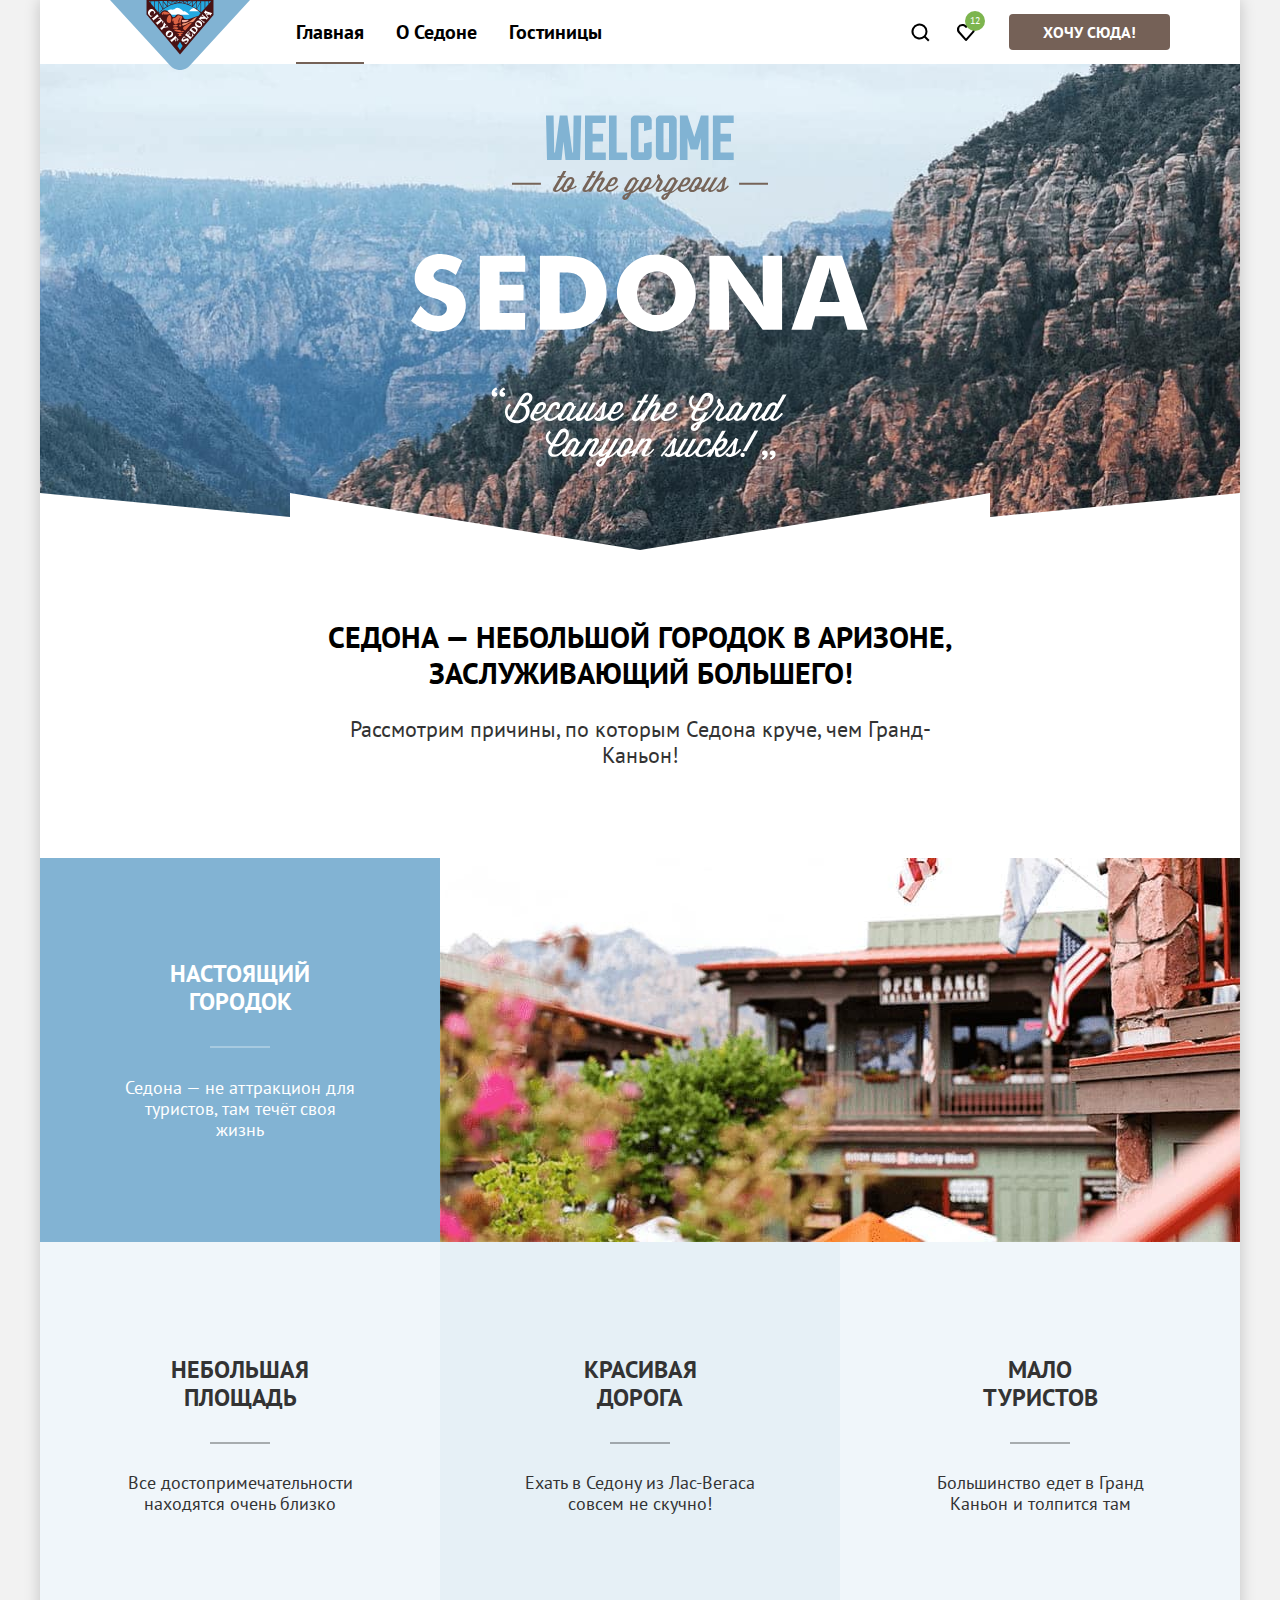
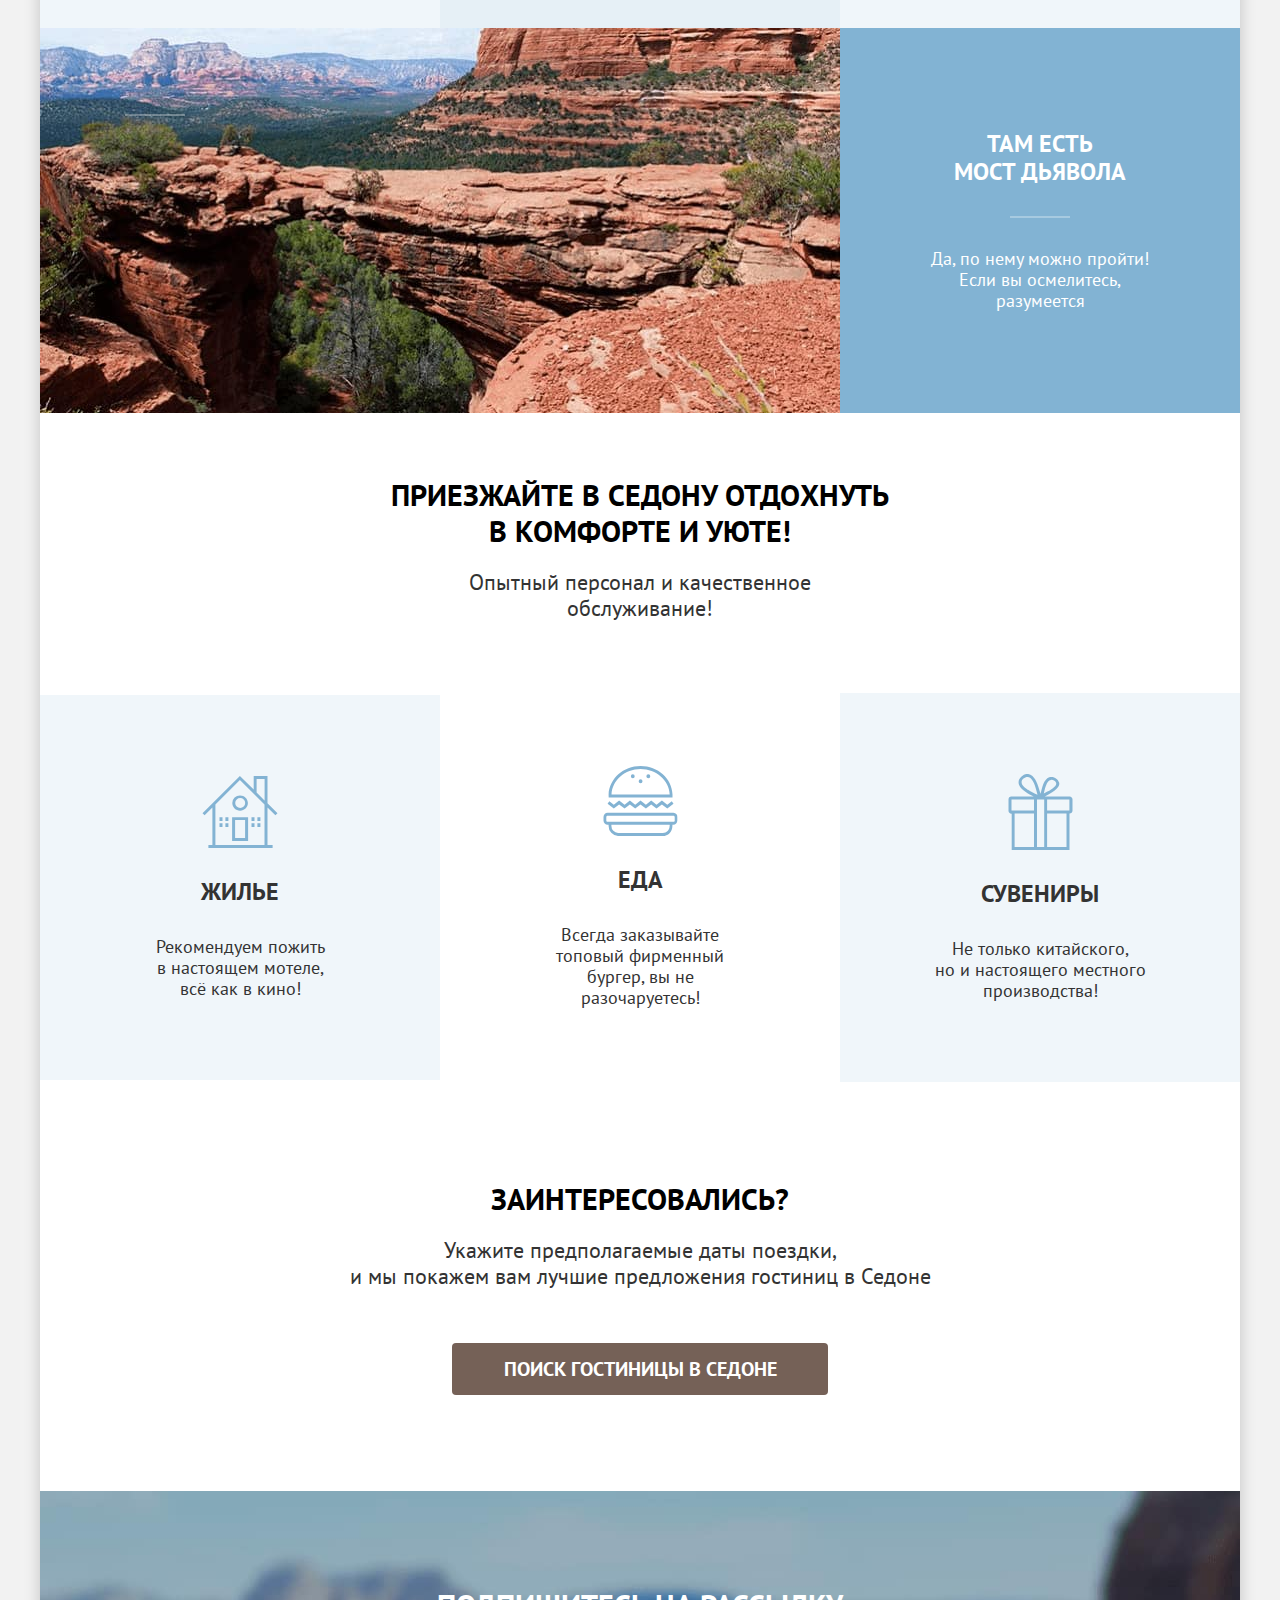
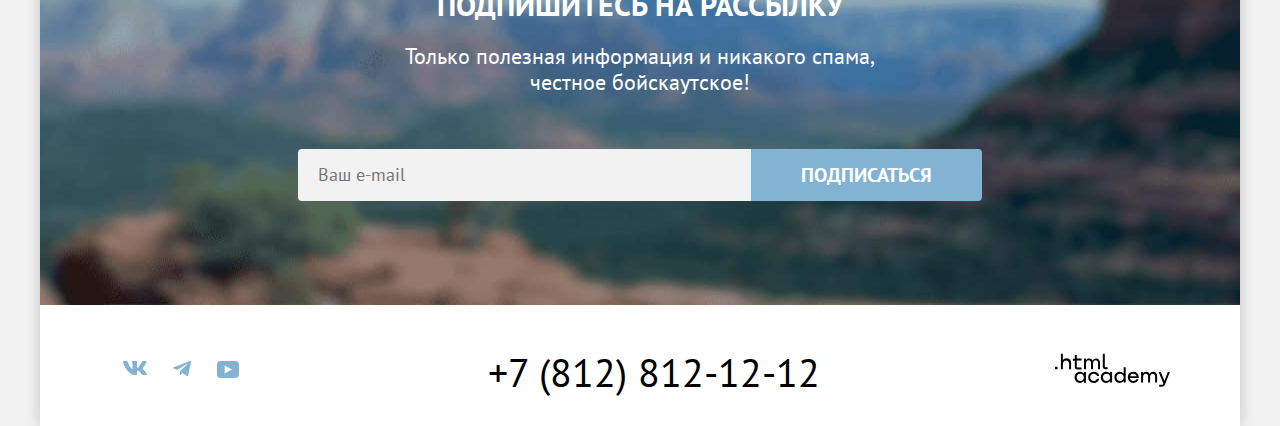
==== commit 96ae565c: "иконки закончил" ====
--- a/index.html
+++ b/index.html
@@ -120,7 +120,7 @@
           <li class="recommendations-item   gray-background">
             <h3 class="recommendations-item-name item-name">ЖИЛЬЕ
             </h3>
-            <img class="home" width="75" height="72" src="images/main/home.svg" alt="Дом.">
+            <svg class="recomendation-pictures" xmlns="http://www.w3.org/2000/svg" width="76" height="72" fill="none" viewBox="0 0 76 72"><path fill="#83B3D3" d="M30.1 65h16V41.2h-16V65Zm3-20.9h10v18h-10v-18Z"/><path fill="#83B3D3" d="m73.4 39.3 2.1-2.1-10-9.9V0H51.7v13.6L37.9 0 .5 37.2l2.1 2.1 7.8-7.8v37.6h-4V72h64.2v-2.9h-5.1V31.5l7.9 7.8ZM62.5 69.1H13.4V28.5L37.9 4.1l24.6 24.4v40.6Zm0-44.7-7.9-7.9V2.9h8v21.5Z"/><path fill="#83B3D3" d="M30.3 27.1c0 4.3 3.5 7.7 7.8 7.7s7.8-3.5 7.8-7.7c0-4.3-3.5-7.7-7.8-7.7a7.7 7.7 0 0 0-7.8 7.7Zm7.9-5a5 5 0 0 1 5 4.9 5 5 0 0 1-5 4.9 5 5 0 0 1-5-4.9 5 5 0 0 1 5-4.9ZM20.5 41.2h-3v3.9h3v-3.9ZM26.4 41.2h-3v3.9h3v-3.9ZM20.5 47.2h-3v3.9h3v-3.9ZM26.4 47.2h-3v3.9h3v-3.9ZM52.5 41.2h-3v3.9h3v-3.9ZM58.4 41.2h-3v3.9h3v-3.9ZM52.5 47.2h-3v3.9h3v-3.9ZM58.4 47.2h-3v3.9h3v-3.9Z"/></svg>
             <p class="recommendations-item-desc item-desc"> Рекомендуем пожить<br> в настоящем мотеле,<br> всё как в
               кино!
             </p>
@@ -128,7 +128,7 @@
           <li class="recommendations-item">
             <h3 class="recommendations-item-name item-name">ЕДА
             </h3>
-            <img class="food" width="74" height="70" src="images/main/food.svg" alt="Еда.">
+            <svg class="recomendation-pictures" xmlns="http://www.w3.org/2000/svg" width="75" height="70" fill="none" viewBox="0 0 75 70"><path fill="#83B3D3" d="M70.6 46.7h-66A4.2 4.2 0 0 0 .5 51v3.5c0 2.4 1.9 4.3 4.1 4.3h1v1.1A10 10 0 0 0 15 70h44.7c5.4 0 9.7-4.5 9.7-10.1v-1.1h.9c2.3 0 4-1.9 4-4.3V51a4 4 0 0 0-3.8-4.3Zm-4 13.2c0 3.9-3 7-6.7 7H15.1a7 7 0 0 1-6.7-7v-1.1h58.3v1.1Zm5.2-5.4c0 .7-.6 1.3-1.2 1.3h-66c-.8 0-1.3-.6-1.3-1.3V51c0-.7.6-1.3 1.2-1.3h66c.7 0 1.2.6 1.2 1.3v3.5ZM16.1 38.4l5.5 4.1 5.3-4.1 5.3 4.1 5.3-4.1 5.4 4.1 5.3-4.1 5.3 4.1 5.4-4.1 5.4 4.1 6.2-4.7-1.7-2.5-4.5 3.4-5.4-4.1-5.4 4.1-5.3-4.1-5.3 4.1-5.4-4.1-5.3 4.1-5.3-4.1-5.3 4.1-5.5-4.1-5.3 4.1-4.5-3.4-1.7 2.5 6.2 4.7 5.3-4.1ZM8.5 31.5h61V28.4C69 12.7 54.9 0 37.6 0S6.3 12.7 5.6 28.5v1.2l.1 1.8h3ZM37.5 3c15.7 0 28.6 11.3 29.2 25.5H8.5C9.1 14.4 22 3 37.5 3Z"/><path fill="#83B3D3" d="M37.6 17.3a2 2 0 0 0 1.9-2 2 2 0 0 0-2-2 2 2 0 0 0-1.8 2c0 1.1.8 2 1.9 2ZM29.8 12.2a2 2 0 0 0 1.9-2 2 2 0 0 0-2-2 2 2 0 0 0-1.8 2c0 1.1.8 2 1.9 2ZM45.3 12.2a2 2 0 0 0 2-2 2 2 0 0 0-2-2 2 2 0 0 0-1.9 2c0 1.1.9 2 2 2Z"/></svg>
             <p class="recommendations-item-desc item-desc">Всегда заказывайте <br>топовый фирменный бургер, вы не
               разочаруетесь!
             </p>
@@ -136,8 +136,8 @@
           <li class="recommendations-item  gray-background">
             <h3 class="recommendations-item-name item-name">СУВЕНИРЫ
             </h3>
-            <img class="souvenir" width="64" height="76" src="images/main/souvenir.svg" alt="Сувениры.">
-            <p class="recommendations-item-desc item-desc"> Не только китайского,<br> но и настоящего местного
+            <svg class="recomendation-pictures" xmlns="http://www.w3.org/2000/svg" width="65" height="76" fill="none" viewBox="0 0 65 76"><path fill="#83B3D3" d="M61.6 22.5H36.8c13.8-7 14.9-11.3 14.4-13.7-1.2-4-5.7-7-10-5.5-5.6 2.2-7.1 10.5-8.6 16.5-2-6.1-3.8-13.8-8.2-17.8a7.3 7.3 0 0 0-5.8-2c-4 .4-9.8 5.5-7.5 11 2.3 5.5 9.7 8.9 14.6 11.6H3.4a2.9 2.9 0 0 0-2.9 2.9v11.3c0 1.6 1.3 2.9 2.9 2.9h.3V76h57.8V39.6h.1c1.6 0 2.9-1.3 2.9-3V25.5c0-1.6-1.3-3-2.9-3ZM42.9 5.9c2.1-.3 5 1.3 5.3 3.2.4 2.8-3.4 5.3-5.1 6.4-2.5 1.7-4.9 2.6-7.3 4 .9-3.6 2.5-13 7.1-13.6ZM20 15.9c-2.2-1.5-6.5-4.4-6.4-7.8.1-3.7 5.7-6.7 8.8-4 3.9 3.5 5.7 11.2 7.1 16.7-3.2-1.5-6.3-2.8-9.5-5ZM26 73H6.6V39.6H26V73Zm0-36.5H3.5v-11H26v11Zm10.2 0V73H29V25.6h7.2v10.9ZM58.5 73H39.1V39.6h19.4V73Zm2.9-36.5H39.1v-11h22.3v11Z"/></svg>
+             <p class="recommendations-item-desc item-desc"> Не только китайского,<br> но и настоящего местного
               производства!
             </p>
           </li>
--- a/styles/styles.css
+++ b/styles/styles.css
@@ -159,12 +159,12 @@
   cursor: pointer;
   box-sizing: border-box;
   border-radius: 4px;
+  margin: auto 0;
 }
 
 .navigation-link-button {
   margin-left: 20px;
   padding: 8px 34px;
-  border-radius: 4px;
 }
 
 .button-state:hover {
@@ -366,6 +366,7 @@
   display: flex;
   flex-wrap: wrap;
   flex-direction: column;
+  align-items: center;
   padding: 81px 85px;
   flex-grow: 1;
   gap: 30px;
@@ -386,19 +387,8 @@
   padding: 0;
 }
 
-.home {
-  margin: 0 78px;
-  order: -1;
-}
-
-.food {
-  margin: 0 78px;
-  order: -1;
-}
-
-.souvenir {
-  margin: 0 78px;
-  order: -1;
+  .recomendation-pictures{
+  order:  -1;
 }
 
 .search-hotels {
@@ -406,7 +396,6 @@
   flex-direction: column;
   align-items: center;
   padding: 92px 304px 96px;
-
 }
 
 .search-header {
@@ -427,7 +416,6 @@
   font-weight: 700;
   font-size: 20px;
   line-height: 36px;
-  border-radius: 4px;
   padding: 8px 50px;
   width: 376px;
   text-transform: uppercase;
@@ -436,7 +424,7 @@
 .subscribe-hotels-inner {
   text-align: center;
   margin: 0 auto;
-  padding: 96px 258px 104px;
+  padding: 93px 258px 104px;
 }
 
 .page-footer-container {
@@ -480,6 +468,7 @@
 }
 
 .item-name {
+
   font-size: 24px;
   line-height: 28px;
   text-transform: uppercase;
@@ -559,7 +548,7 @@
   background-image: url("../images/catalog/filter-catalog.jpg");
   background-size: cover;
   background-repeat: no-repeat;
-  padding: 35px 70px 70px;
+  padding: 35px 70px 74px;
 }
 
 .inner-catalog-box {
@@ -595,12 +584,13 @@
   margin: 0;
 }
 
-.control{
+.control {
   position: relative;
   padding-left: 36px;
   display: flex;
   font-size: 18px;
   line-height: 23px;
+  flex-wrap: nowrap;
 }
 
 .box-control {
@@ -661,6 +651,8 @@
 
 .control-input[type="radio"]:checked+.box-control-radio {
   background-image: url("../images/catalog/point.svg");
+  position: absolute;
+
 }
 
 .range {
@@ -841,7 +833,7 @@
 .filter-button {
   display: grid;
   gap: 32px;
-  margin-top: 56px;
+  margin-top: auto;
 }
 
 .catalog-formats {
@@ -872,15 +864,12 @@
 
 .catalog-button-submit {
   background-color: #82B3D3;
-}
-
-.catalog-button-accept {
-  border-radius: 4px;
+
 }
 
 .catalog-button-reset {
-  border-radius: 4px;
   background-color: transparent;
+
 }
 
 .star-1 {
@@ -939,6 +928,7 @@
   background-image: url("../images/catalog/arrow_down.svg");
   background-repeat: no-repeat;
   background-position: right 20px center;
+  background-color: #ffffff;
   padding-right: 40px;
   margin-left: auto;
   margin-right: 70px;
@@ -963,7 +953,9 @@
   margin: 0;
   margin-bottom: 40px;
   padding: 0;
-  gap: 20px;
+  gap: 17px 20px;
+  padding-bottom: 40px;
+  border-bottom: 1px solid #E6E6E6;
 }
 
 .product-card {
@@ -972,6 +964,7 @@
   gap: 16px 20px;
   padding: 20px;
   border: 1px solid #E6E6E6;
+  margin-top: auto;
 }
 
 .product-card-link {
@@ -1025,13 +1018,8 @@
   display: flex;
   padding: 0;
   margin: 0;
-  padding-top: 40px;
   list-style-type: none;
-  border-top: 1px solid #E6E6E6;
-}
-
-.pagination-item:not(:last-child) {
-  margin-right: 8px;
+  gap: 8px;
 }
 
 .pagination-link {
@@ -1039,15 +1027,13 @@
   box-sizing: border-box;
   color: #FFFFFF;
   background-color: #82B3D3;
+  font-weight: 700;
   font-size: 20px;
   line-height: 36px;
-  padding: 12px 24px;
-  border-radius: 4px;
-}
-
-.pagination-item {
-  max-width: 60px;
-}
+  padding: 12px 19px;
+  min-width: 60px;
+}
+
 
 .pagination-current {
   color: #000000;
@@ -1356,7 +1342,6 @@
   color: #333333;
 }
 
- .modal-container-close {
+.modal-container-close {
   display: none;
 }
-
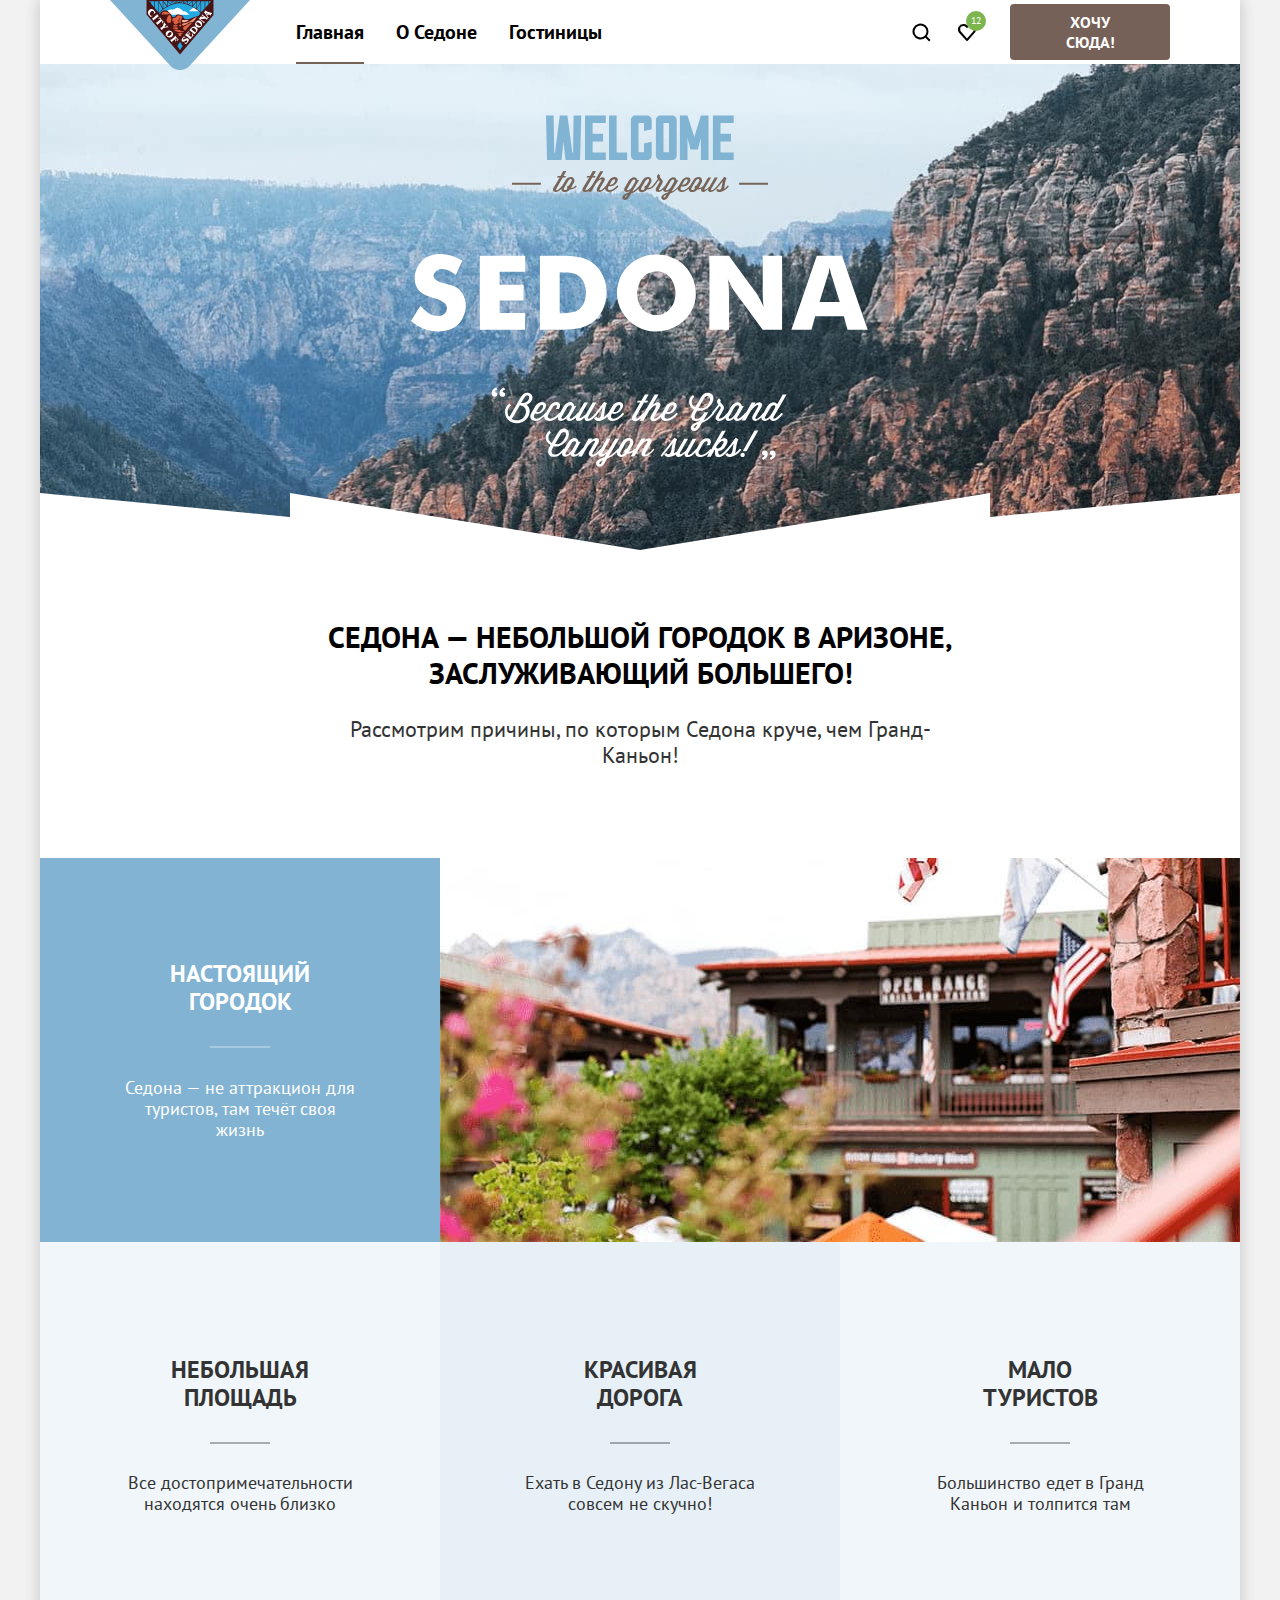
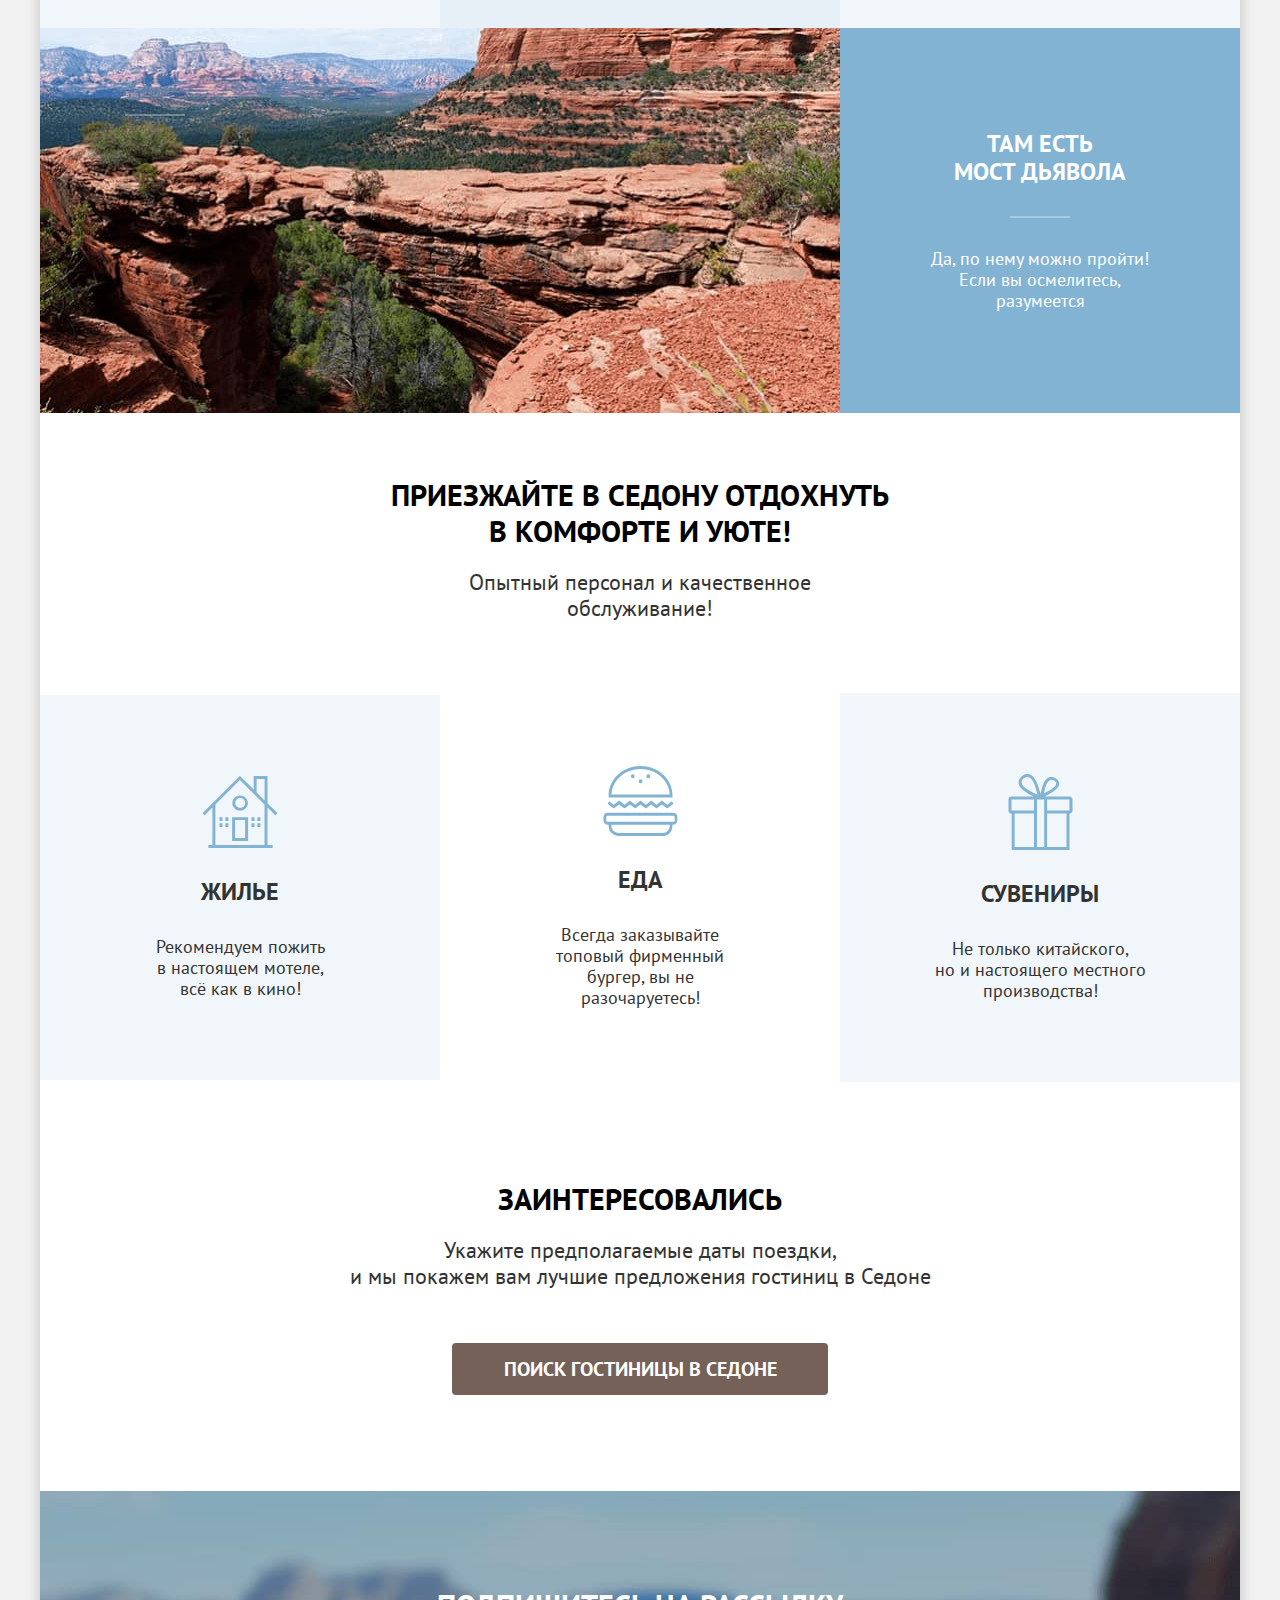
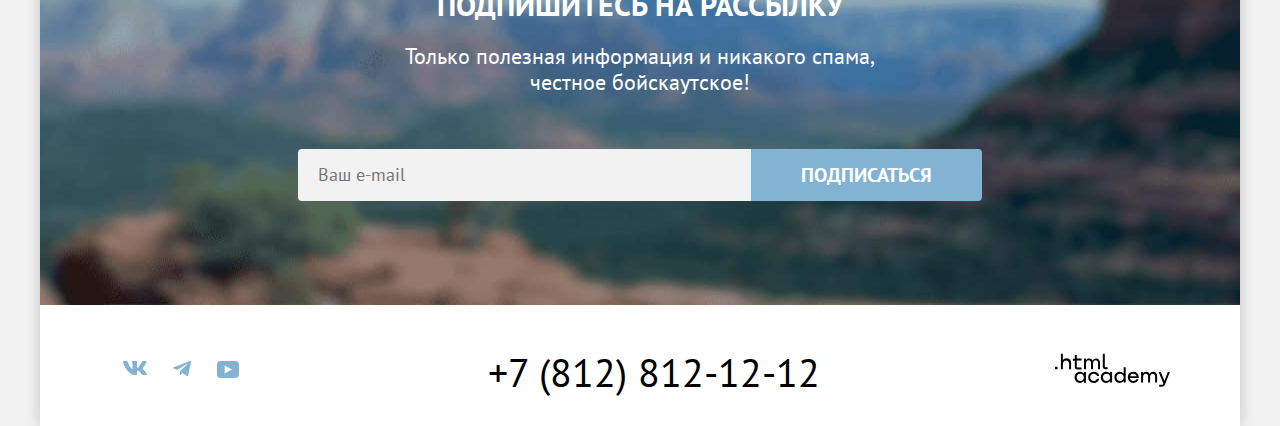
==== commit 935b6894: "поработал в день рожденья!!" ====
--- a/index.html
+++ b/index.html
@@ -34,17 +34,17 @@
         <ul class="navigation-list navigation-user">
           <li class="navigation-item-search">
             <a class="navigation-link navigation-link-search" href="#">
-              <span class="visually-hidden">Поиск</span>
+              <span class="visually-hidden">Поиск.</span>
             </a>
           </li>
           <li class="navigation-item-favorites">
             <a class="navigation-link navigation-link-favorites" href="#">
-              <span class="visually-hidden">Лайки</span>
+              <span class="visually-hidden">Лайки.</span>
               <span class="favirites-number">12</span>
             </a>
           </li>
           <li class="navigation-item-button">
-            <button class="button navigation-link-button button-state" type="button">ХОЧУ СЮДА!
+            <button class="button navigation-link-button button-state" type="button">Хочу сюда!
             </button>
           </li>
 
@@ -71,7 +71,7 @@
         <ul class="advantages-list">
           <li class="advantages-item advantages-subtitle">
             <div class="advantages-box button-state-blue">
-              <h3 class="advantages-item-name advantages-item item-name">НАСТОЯЩИЙ ГОРОДОК
+              <h3 class="advantages-item-name advantages-item item-name">настоящий городок
               </h3>
               <p class="advantages-item-name item-desc">Седона — не аттракцион для туристов, там течёт своя жизнь
               </p>
@@ -80,27 +80,27 @@
               alt="Фотография-города.">
           </li>
           <li class="advantages-block   gray-background">
-            <h3 class="advantages-item-name item-name advantages-item-line">Небольшая площадь
+            <h3 class="advantages-item-name item-name advantages-item-line">небольшая площадь
             </h3>
             <p class="advantages-item-name item-desc">Все достопримечательности находятся очень близко
             </p>
           </li>
 
           <li class="advantages-block  dark-gray-background ">
-            <h3 class="advantages-item-name item-name advantages-center advantages-item-line">КРАСИВАЯ ДОРОГА
+            <h3 class="advantages-item-name item-name advantages-center advantages-item-line">красивая дорога
             </h3>
             <p class="advantages-item-name item-desc">Ехать в Седону из Лас-Вегаса совсем не скучно!
             </p>
           </li>
           <li class="advantages-block gray-background">
-            <h3 class="advantages-item-name item-name advantages-center advantages-item-line">МАЛО ТУРИСТОВ
+            <h3 class="advantages-item-name item-name advantages-center advantages-item-line">мало туристов
             </h3>
             <p class="advantages-item-name item-desc">Большинство едет в Гранд Каньон и толпится там
             </p>
           </li>
           <li class="advantages-item advantages-subtitle ">
             <div class="advantages-box">
-              <h3 class="advantages-item-name advantages-item item-name ">ТАМ ЕСТЬ <br>МОСТ ДЬЯВОЛА
+              <h3 class="advantages-item-name advantages-item item-name ">там есть <br>мост дьявола
               </h3>
               <p class="advantages-item-name item-desc">Да, по нему можно пройти! Если вы осмелитесь, разумеется
               </p>
@@ -118,7 +118,7 @@
         </p>
         <ul class="recommendations-list">
           <li class="recommendations-item   gray-background">
-            <h3 class="recommendations-item-name item-name">ЖИЛЬЕ
+            <h3 class="recommendations-item-name item-name">жилье
             </h3>
             <svg class="recomendation-pictures" xmlns="http://www.w3.org/2000/svg" width="76" height="72" fill="none" viewBox="0 0 76 72"><path fill="#83B3D3" d="M30.1 65h16V41.2h-16V65Zm3-20.9h10v18h-10v-18Z"/><path fill="#83B3D3" d="m73.4 39.3 2.1-2.1-10-9.9V0H51.7v13.6L37.9 0 .5 37.2l2.1 2.1 7.8-7.8v37.6h-4V72h64.2v-2.9h-5.1V31.5l7.9 7.8ZM62.5 69.1H13.4V28.5L37.9 4.1l24.6 24.4v40.6Zm0-44.7-7.9-7.9V2.9h8v21.5Z"/><path fill="#83B3D3" d="M30.3 27.1c0 4.3 3.5 7.7 7.8 7.7s7.8-3.5 7.8-7.7c0-4.3-3.5-7.7-7.8-7.7a7.7 7.7 0 0 0-7.8 7.7Zm7.9-5a5 5 0 0 1 5 4.9 5 5 0 0 1-5 4.9 5 5 0 0 1-5-4.9 5 5 0 0 1 5-4.9ZM20.5 41.2h-3v3.9h3v-3.9ZM26.4 41.2h-3v3.9h3v-3.9ZM20.5 47.2h-3v3.9h3v-3.9ZM26.4 47.2h-3v3.9h3v-3.9ZM52.5 41.2h-3v3.9h3v-3.9ZM58.4 41.2h-3v3.9h3v-3.9ZM52.5 47.2h-3v3.9h3v-3.9ZM58.4 47.2h-3v3.9h3v-3.9Z"/></svg>
             <p class="recommendations-item-desc item-desc"> Рекомендуем пожить<br> в настоящем мотеле,<br> всё как в
@@ -126,7 +126,7 @@
             </p>
           </li>
           <li class="recommendations-item">
-            <h3 class="recommendations-item-name item-name">ЕДА
+            <h3 class="recommendations-item-name item-name">еда
             </h3>
             <svg class="recomendation-pictures" xmlns="http://www.w3.org/2000/svg" width="75" height="70" fill="none" viewBox="0 0 75 70"><path fill="#83B3D3" d="M70.6 46.7h-66A4.2 4.2 0 0 0 .5 51v3.5c0 2.4 1.9 4.3 4.1 4.3h1v1.1A10 10 0 0 0 15 70h44.7c5.4 0 9.7-4.5 9.7-10.1v-1.1h.9c2.3 0 4-1.9 4-4.3V51a4 4 0 0 0-3.8-4.3Zm-4 13.2c0 3.9-3 7-6.7 7H15.1a7 7 0 0 1-6.7-7v-1.1h58.3v1.1Zm5.2-5.4c0 .7-.6 1.3-1.2 1.3h-66c-.8 0-1.3-.6-1.3-1.3V51c0-.7.6-1.3 1.2-1.3h66c.7 0 1.2.6 1.2 1.3v3.5ZM16.1 38.4l5.5 4.1 5.3-4.1 5.3 4.1 5.3-4.1 5.4 4.1 5.3-4.1 5.3 4.1 5.4-4.1 5.4 4.1 6.2-4.7-1.7-2.5-4.5 3.4-5.4-4.1-5.4 4.1-5.3-4.1-5.3 4.1-5.4-4.1-5.3 4.1-5.3-4.1-5.3 4.1-5.5-4.1-5.3 4.1-4.5-3.4-1.7 2.5 6.2 4.7 5.3-4.1ZM8.5 31.5h61V28.4C69 12.7 54.9 0 37.6 0S6.3 12.7 5.6 28.5v1.2l.1 1.8h3ZM37.5 3c15.7 0 28.6 11.3 29.2 25.5H8.5C9.1 14.4 22 3 37.5 3Z"/><path fill="#83B3D3" d="M37.6 17.3a2 2 0 0 0 1.9-2 2 2 0 0 0-2-2 2 2 0 0 0-1.8 2c0 1.1.8 2 1.9 2ZM29.8 12.2a2 2 0 0 0 1.9-2 2 2 0 0 0-2-2 2 2 0 0 0-1.8 2c0 1.1.8 2 1.9 2ZM45.3 12.2a2 2 0 0 0 2-2 2 2 0 0 0-2-2 2 2 0 0 0-1.9 2c0 1.1.9 2 2 2Z"/></svg>
             <p class="recommendations-item-desc item-desc">Всегда заказывайте <br>топовый фирменный бургер, вы не
@@ -134,7 +134,7 @@
             </p>
           </li>
           <li class="recommendations-item  gray-background">
-            <h3 class="recommendations-item-name item-name">СУВЕНИРЫ
+            <h3 class="recommendations-item-name item-name">сувениры
             </h3>
             <svg class="recomendation-pictures" xmlns="http://www.w3.org/2000/svg" width="65" height="76" fill="none" viewBox="0 0 65 76"><path fill="#83B3D3" d="M61.6 22.5H36.8c13.8-7 14.9-11.3 14.4-13.7-1.2-4-5.7-7-10-5.5-5.6 2.2-7.1 10.5-8.6 16.5-2-6.1-3.8-13.8-8.2-17.8a7.3 7.3 0 0 0-5.8-2c-4 .4-9.8 5.5-7.5 11 2.3 5.5 9.7 8.9 14.6 11.6H3.4a2.9 2.9 0 0 0-2.9 2.9v11.3c0 1.6 1.3 2.9 2.9 2.9h.3V76h57.8V39.6h.1c1.6 0 2.9-1.3 2.9-3V25.5c0-1.6-1.3-3-2.9-3ZM42.9 5.9c2.1-.3 5 1.3 5.3 3.2.4 2.8-3.4 5.3-5.1 6.4-2.5 1.7-4.9 2.6-7.3 4 .9-3.6 2.5-13 7.1-13.6ZM20 15.9c-2.2-1.5-6.5-4.4-6.4-7.8.1-3.7 5.7-6.7 8.8-4 3.9 3.5 5.7 11.2 7.1 16.7-3.2-1.5-6.3-2.8-9.5-5ZM26 73H6.6V39.6H26V73Zm0-36.5H3.5v-11H26v11Zm10.2 0V73H29V25.6h7.2v10.9ZM58.5 73H39.1V39.6h19.4V73Zm2.9-36.5H39.1v-11h22.3v11Z"/></svg>
              <p class="recommendations-item-desc item-desc"> Не только китайского,<br> но и настоящего местного
@@ -145,17 +145,17 @@
       </section>
 
       <section class="search-hotels">
-        <h2 class="header-section search-header">ЗАИНТЕРЕСОВАЛИСЬ?
+        <h2 class="header-section search-header">заинтересовались
         </h2>
         <p class="search-text">Укажите предполагаемые даты поездки,<br>
           и мы покажем вам лучшие предложения гостиниц в Седоне
         </p>
-        <a class="button search-button button-state" href="catalog.html">ПОИСК ГОСТИНИЦЫ В СЕДОНЕ
+        <a class="button search-button button-state" href="catalog.html">поиск гостиницы в седоне
         </a>
       </section>
 
       <section class="subscribe-hotels">
-        <h2 class="header-section subscribe-hotels-header">ПОДПИШИТЕСЬ НА РАССЫЛКУ
+        <h2 class="header-section subscribe-hotels-header">подпишитесь на рассылку
         </h2>
         <p class="subscribe-hotels-text">Только полезная информация и
           никакого спама, честное бойскаутское!
@@ -165,7 +165,7 @@
           </label>
           <input class="subscribe-email" type="email" name="mail" id="mail" placeholder="Ваш e-mail">
           <button class="button button-subscribe button-state-blue " type="submit">
-            ПОДПИСАТЬСЯ
+            подписаться
           </button>
         </form>
       </section>
--- a/styles/styles.css
+++ b/styles/styles.css
@@ -160,11 +160,13 @@
   box-sizing: border-box;
   border-radius: 4px;
   margin: auto 0;
-}
+  }
 
 .navigation-link-button {
   margin-left: 20px;
   padding: 8px 34px;
+
+  width: 160px;
 }
 
 .button-state:hover {
@@ -195,7 +197,7 @@
 .button-state-green:focus {
   background-color: #6C9E42;
   outline: none;
-}
+  }
 
 .button-state-green:active {
   background: #7DB54F;
@@ -454,8 +456,8 @@
 }
 
 .social-link:focus {
-  outline: 114px solid #f30404;
-  fill: #68A2CA;
+  outline: none;
+   fill: #68A2CA;
   background-color: #000000;
 }
 
@@ -591,6 +593,7 @@
   font-size: 18px;
   line-height: 23px;
   flex-wrap: nowrap;
+  align-items: center;
 }
 
 .box-control {
@@ -912,6 +915,7 @@
   font-size: 30px;
   line-height: 36px;
   margin: 0;
+  text-transform: uppercase;
 }
 
 .select-control {
@@ -1001,7 +1005,7 @@
 
 .favorite {
   padding: 8px 18px;
-}
+  }
 
 .rating {
   background: #F2F2F2;
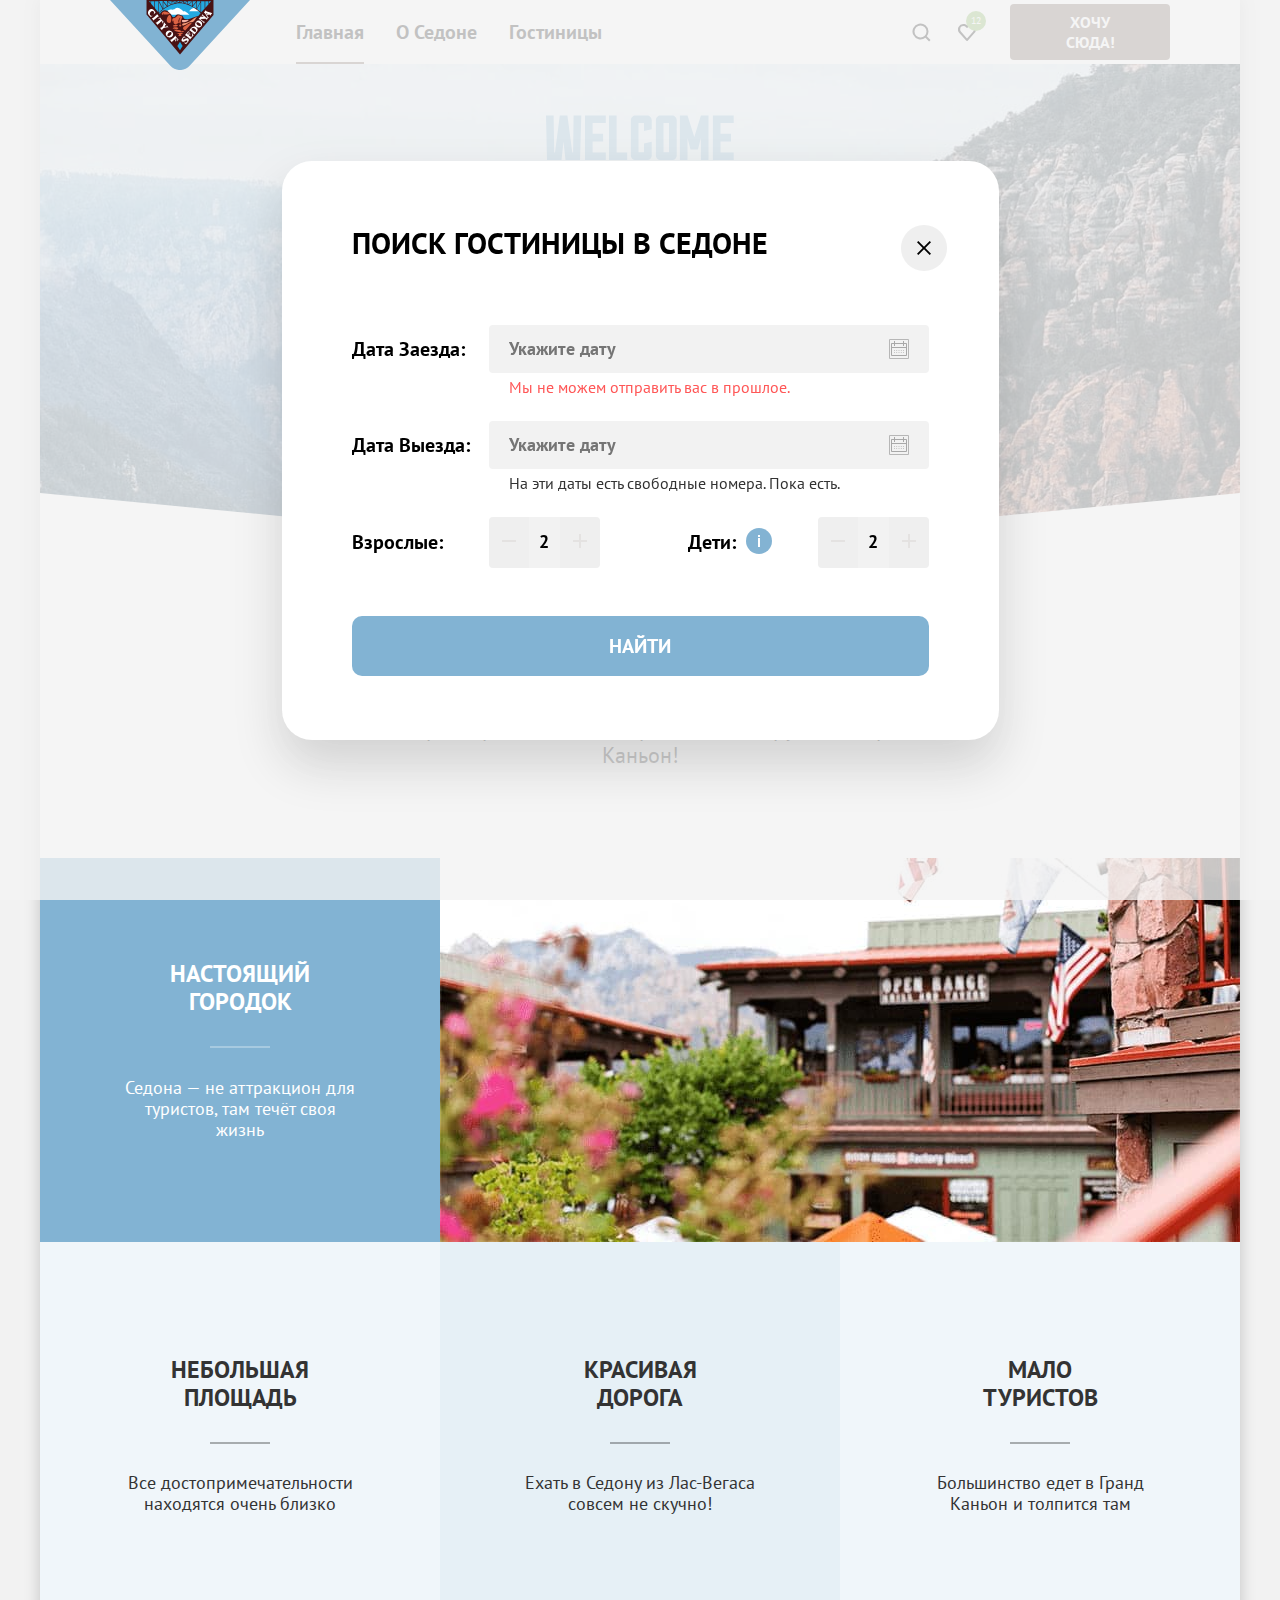
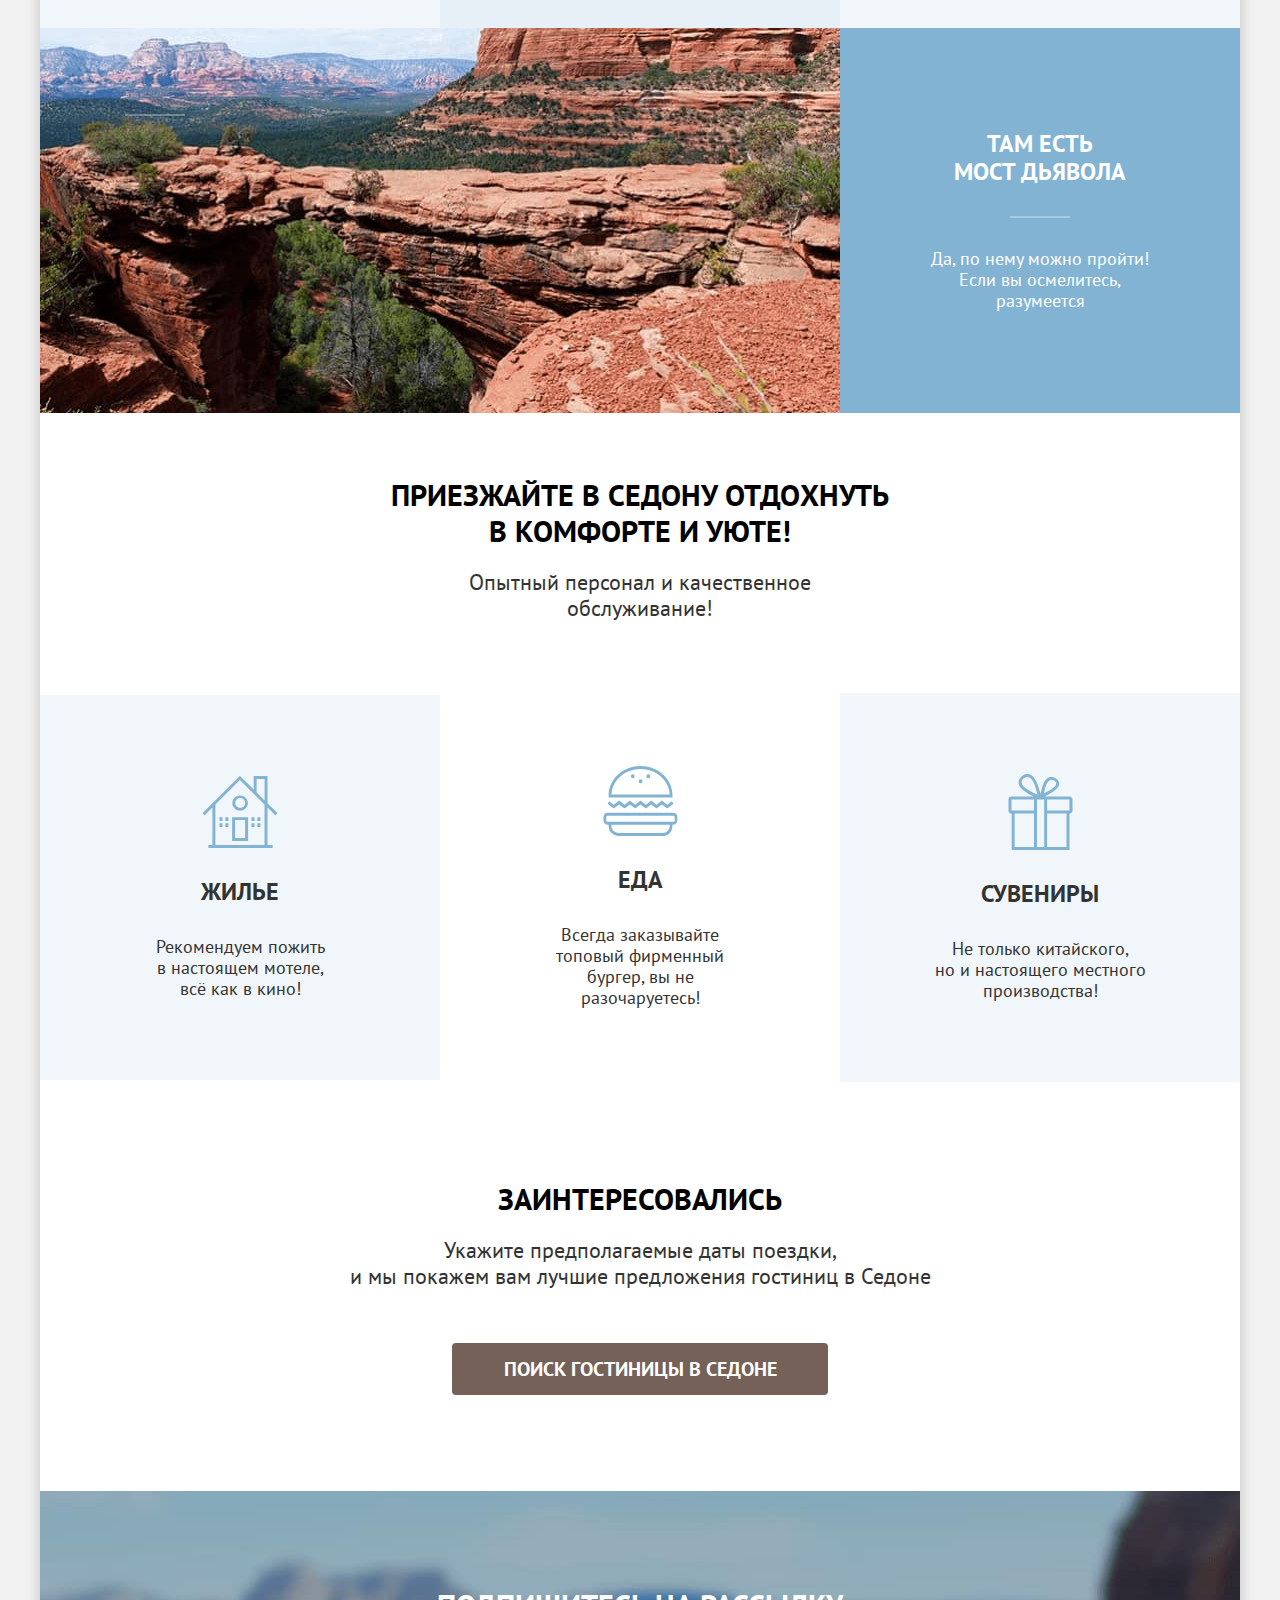
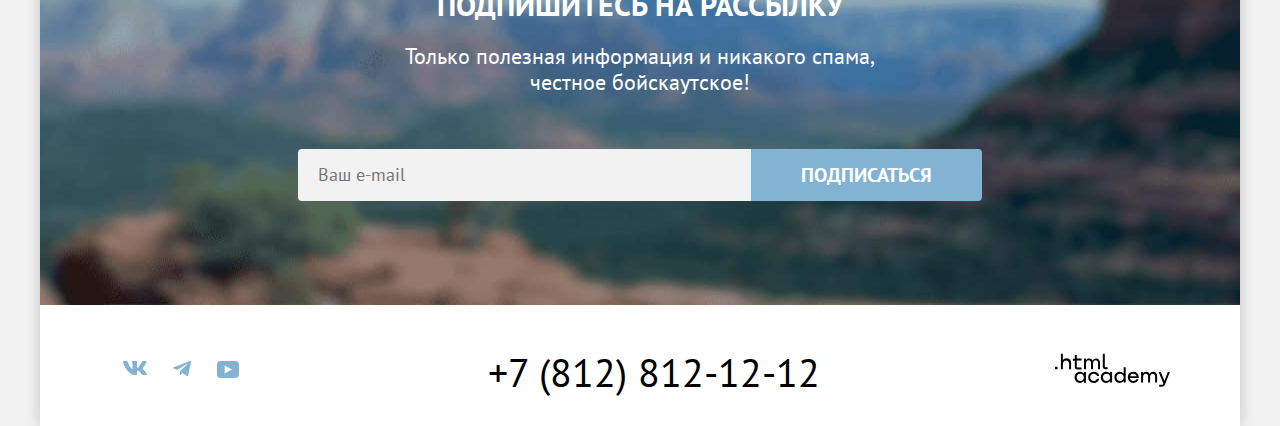
==== commit 82079278: "закончил" ====
--- a/index.html
+++ b/index.html
@@ -47,7 +47,6 @@
             <button class="button navigation-link-button button-state" type="button">Хочу сюда!
             </button>
           </li>
-
         </ul>
       </nav>
     </header>
@@ -71,7 +70,7 @@
         <ul class="advantages-list">
           <li class="advantages-item advantages-subtitle">
             <div class="advantages-box button-state-blue">
-              <h3 class="advantages-item-name advantages-item item-name">настоящий городок
+              <h3 class="advantages-item-name advantages-item item-name">Настоящий городок
               </h3>
               <p class="advantages-item-name item-desc">Седона — не аттракцион для туристов, там течёт своя жизнь
               </p>
@@ -80,7 +79,7 @@
               alt="Фотография-города.">
           </li>
           <li class="advantages-block   gray-background">
-            <h3 class="advantages-item-name item-name advantages-item-line">небольшая площадь
+            <h3 class="advantages-item-name item-name advantages-item-line">Небольшая площадь
             </h3>
             <p class="advantages-item-name item-desc">Все достопримечательности находятся очень близко
             </p>
@@ -100,7 +99,7 @@
           </li>
           <li class="advantages-item advantages-subtitle ">
             <div class="advantages-box">
-              <h3 class="advantages-item-name advantages-item item-name ">там есть <br>мост дьявола
+              <h3 class="advantages-item-name advantages-item item-name ">Там есть <br>мост дьявола
               </h3>
               <p class="advantages-item-name item-desc">Да, по нему можно пройти! Если вы осмелитесь, разумеется
               </p>
@@ -118,7 +117,7 @@
         </p>
         <ul class="recommendations-list">
           <li class="recommendations-item   gray-background">
-            <h3 class="recommendations-item-name item-name">жилье
+            <h3 class="recommendations-item-name item-name">Жилье
             </h3>
             <svg class="recomendation-pictures" xmlns="http://www.w3.org/2000/svg" width="76" height="72" fill="none" viewBox="0 0 76 72"><path fill="#83B3D3" d="M30.1 65h16V41.2h-16V65Zm3-20.9h10v18h-10v-18Z"/><path fill="#83B3D3" d="m73.4 39.3 2.1-2.1-10-9.9V0H51.7v13.6L37.9 0 .5 37.2l2.1 2.1 7.8-7.8v37.6h-4V72h64.2v-2.9h-5.1V31.5l7.9 7.8ZM62.5 69.1H13.4V28.5L37.9 4.1l24.6 24.4v40.6Zm0-44.7-7.9-7.9V2.9h8v21.5Z"/><path fill="#83B3D3" d="M30.3 27.1c0 4.3 3.5 7.7 7.8 7.7s7.8-3.5 7.8-7.7c0-4.3-3.5-7.7-7.8-7.7a7.7 7.7 0 0 0-7.8 7.7Zm7.9-5a5 5 0 0 1 5 4.9 5 5 0 0 1-5 4.9 5 5 0 0 1-5-4.9 5 5 0 0 1 5-4.9ZM20.5 41.2h-3v3.9h3v-3.9ZM26.4 41.2h-3v3.9h3v-3.9ZM20.5 47.2h-3v3.9h3v-3.9ZM26.4 47.2h-3v3.9h3v-3.9ZM52.5 41.2h-3v3.9h3v-3.9ZM58.4 41.2h-3v3.9h3v-3.9ZM52.5 47.2h-3v3.9h3v-3.9ZM58.4 47.2h-3v3.9h3v-3.9Z"/></svg>
             <p class="recommendations-item-desc item-desc"> Рекомендуем пожить<br> в настоящем мотеле,<br> всё как в
@@ -126,7 +125,7 @@
             </p>
           </li>
           <li class="recommendations-item">
-            <h3 class="recommendations-item-name item-name">еда
+            <h3 class="recommendations-item-name item-name">Еда
             </h3>
             <svg class="recomendation-pictures" xmlns="http://www.w3.org/2000/svg" width="75" height="70" fill="none" viewBox="0 0 75 70"><path fill="#83B3D3" d="M70.6 46.7h-66A4.2 4.2 0 0 0 .5 51v3.5c0 2.4 1.9 4.3 4.1 4.3h1v1.1A10 10 0 0 0 15 70h44.7c5.4 0 9.7-4.5 9.7-10.1v-1.1h.9c2.3 0 4-1.9 4-4.3V51a4 4 0 0 0-3.8-4.3Zm-4 13.2c0 3.9-3 7-6.7 7H15.1a7 7 0 0 1-6.7-7v-1.1h58.3v1.1Zm5.2-5.4c0 .7-.6 1.3-1.2 1.3h-66c-.8 0-1.3-.6-1.3-1.3V51c0-.7.6-1.3 1.2-1.3h66c.7 0 1.2.6 1.2 1.3v3.5ZM16.1 38.4l5.5 4.1 5.3-4.1 5.3 4.1 5.3-4.1 5.4 4.1 5.3-4.1 5.3 4.1 5.4-4.1 5.4 4.1 6.2-4.7-1.7-2.5-4.5 3.4-5.4-4.1-5.4 4.1-5.3-4.1-5.3 4.1-5.4-4.1-5.3 4.1-5.3-4.1-5.3 4.1-5.5-4.1-5.3 4.1-4.5-3.4-1.7 2.5 6.2 4.7 5.3-4.1ZM8.5 31.5h61V28.4C69 12.7 54.9 0 37.6 0S6.3 12.7 5.6 28.5v1.2l.1 1.8h3ZM37.5 3c15.7 0 28.6 11.3 29.2 25.5H8.5C9.1 14.4 22 3 37.5 3Z"/><path fill="#83B3D3" d="M37.6 17.3a2 2 0 0 0 1.9-2 2 2 0 0 0-2-2 2 2 0 0 0-1.8 2c0 1.1.8 2 1.9 2ZM29.8 12.2a2 2 0 0 0 1.9-2 2 2 0 0 0-2-2 2 2 0 0 0-1.8 2c0 1.1.8 2 1.9 2ZM45.3 12.2a2 2 0 0 0 2-2 2 2 0 0 0-2-2 2 2 0 0 0-1.9 2c0 1.1.9 2 2 2Z"/></svg>
             <p class="recommendations-item-desc item-desc">Всегда заказывайте <br>топовый фирменный бургер, вы не
@@ -134,7 +133,7 @@
             </p>
           </li>
           <li class="recommendations-item  gray-background">
-            <h3 class="recommendations-item-name item-name">сувениры
+            <h3 class="recommendations-item-name item-name">Сувениры
             </h3>
             <svg class="recomendation-pictures" xmlns="http://www.w3.org/2000/svg" width="65" height="76" fill="none" viewBox="0 0 65 76"><path fill="#83B3D3" d="M61.6 22.5H36.8c13.8-7 14.9-11.3 14.4-13.7-1.2-4-5.7-7-10-5.5-5.6 2.2-7.1 10.5-8.6 16.5-2-6.1-3.8-13.8-8.2-17.8a7.3 7.3 0 0 0-5.8-2c-4 .4-9.8 5.5-7.5 11 2.3 5.5 9.7 8.9 14.6 11.6H3.4a2.9 2.9 0 0 0-2.9 2.9v11.3c0 1.6 1.3 2.9 2.9 2.9h.3V76h57.8V39.6h.1c1.6 0 2.9-1.3 2.9-3V25.5c0-1.6-1.3-3-2.9-3ZM42.9 5.9c2.1-.3 5 1.3 5.3 3.2.4 2.8-3.4 5.3-5.1 6.4-2.5 1.7-4.9 2.6-7.3 4 .9-3.6 2.5-13 7.1-13.6ZM20 15.9c-2.2-1.5-6.5-4.4-6.4-7.8.1-3.7 5.7-6.7 8.8-4 3.9 3.5 5.7 11.2 7.1 16.7-3.2-1.5-6.3-2.8-9.5-5ZM26 73H6.6V39.6H26V73Zm0-36.5H3.5v-11H26v11Zm10.2 0V73H29V25.6h7.2v10.9ZM58.5 73H39.1V39.6h19.4V73Zm2.9-36.5H39.1v-11h22.3v11Z"/></svg>
              <p class="recommendations-item-desc item-desc"> Не только китайского,<br> но и настоящего местного
@@ -145,7 +144,7 @@
       </section>
 
       <section class="search-hotels">
-        <h2 class="header-section search-header">заинтересовались
+        <h2 class="header-section search-header">Заинтересовались
         </h2>
         <p class="search-text">Укажите предполагаемые даты поездки,<br>
           и мы покажем вам лучшие предложения гостиниц в Седоне
@@ -155,7 +154,7 @@
       </section>
 
       <section class="subscribe-hotels">
-        <h2 class="header-section subscribe-hotels-header">подпишитесь на рассылку
+        <h2 class="header-section subscribe-hotels-header">Подпишитесь на рассылку
         </h2>
         <p class="subscribe-hotels-text">Только полезная информация и
           никакого спама, честное бойскаутское!
@@ -165,7 +164,7 @@
           </label>
           <input class="subscribe-email" type="email" name="mail" id="mail" placeholder="Ваш e-mail">
           <button class="button button-subscribe button-state-blue " type="submit">
-            подписаться
+            Подписаться
           </button>
         </form>
       </section>
@@ -258,7 +257,7 @@
                 <input class="number-of-people" type="text" id="number-of-persons-adult" name="number-of-persons-adult"
                   value="2">
                 <button class="modal-form-button plus" type="button">
-                  <svg xmlns="http://www.w3.org/2000/svg" width="20" height="20" viewBox="0 0 20 20">
+                  <svg class="modal-form-button-svg" xmlns="http://www.w3.org/2000/svg" width="20" height="20" viewBox="0 0 20 20">
                     <path fill-opacity=".3" d="M17 9h-6V3H9v6H3v2h6v6h2v-6h6V9Z" />
                   </svg>
                   <span class="visually-hidden">Плюс
@@ -280,7 +279,7 @@
 
             <span class="people-field-wrapper">
               <button class="modal-form-button minus" type="button">
-                <svg xmlns="http://www.w3.org/2000/svg" width="20" height="20" viewBox="0 0 20 20">
+                <svg class="modal-form-button-svg" xmlns="http://www.w3.org/2000/svg" width="20" height="20" viewBox="0 0 20 20">
                   <path fill-opacity=".3" d="M3 9v2h14V9H3Z" />
                 </svg>
                 <span class="visually-hidden">Минус</span>
@@ -289,7 +288,7 @@
               <input class="number-of-people" type="text" id="number-of-persons-child" name="number-of-persons-young"
                 value="2">
               <button class="modal-form-button plus" type="button">
-                <svg xmlns="http://www.w3.org/2000/svg" width="20" height="20" viewBox="0 0 20 20">
+                <svg class="modal-form-button-svg" xmlns="http://www.w3.org/2000/svg" width="20" height="20" viewBox="0 0 20 20">
                   <path fill-opacity=".3" d="M17 9h-6V3H9v6H3v2h6v6h2v-6h6V9Z" />
                 </svg>
                 <span class="visually-hidden">Плюс</span>
--- a/styles/styles.css
+++ b/styles/styles.css
@@ -1306,19 +1306,12 @@
   border: none;
   padding: 14px 10px;
   cursor: pointer;
-}
-
-.modal-form-button:hover {
-  fill: #000000;
-}
-
-.modal-form-button:focus {
+  outline: none;
+}
+.modal-form-button:focus-within .modal-form-button-svg{
   fill: #000000;
   outline: 3px solid #82B3D3;
-}
-
-.modal-form-button:active {
-  fill: #000000;
+  border-radius: 4px;;
 }
 
 .minus {
@@ -1346,6 +1339,20 @@
   color: #333333;
 }
 
-.modal-container-close {
+.modal-form-button-svg{
+ fill:  rgba(117, 97, 87, 0.3);
+}
+
+.modal-form-button-svg:hover{
+  fill: #000000;
+
+   }
+
+     .modal-form-button-svg:active{
+      fill: #000000;
+
+       }
+
+/*  .modal-container-close {
   display: none;
-}
+}   */
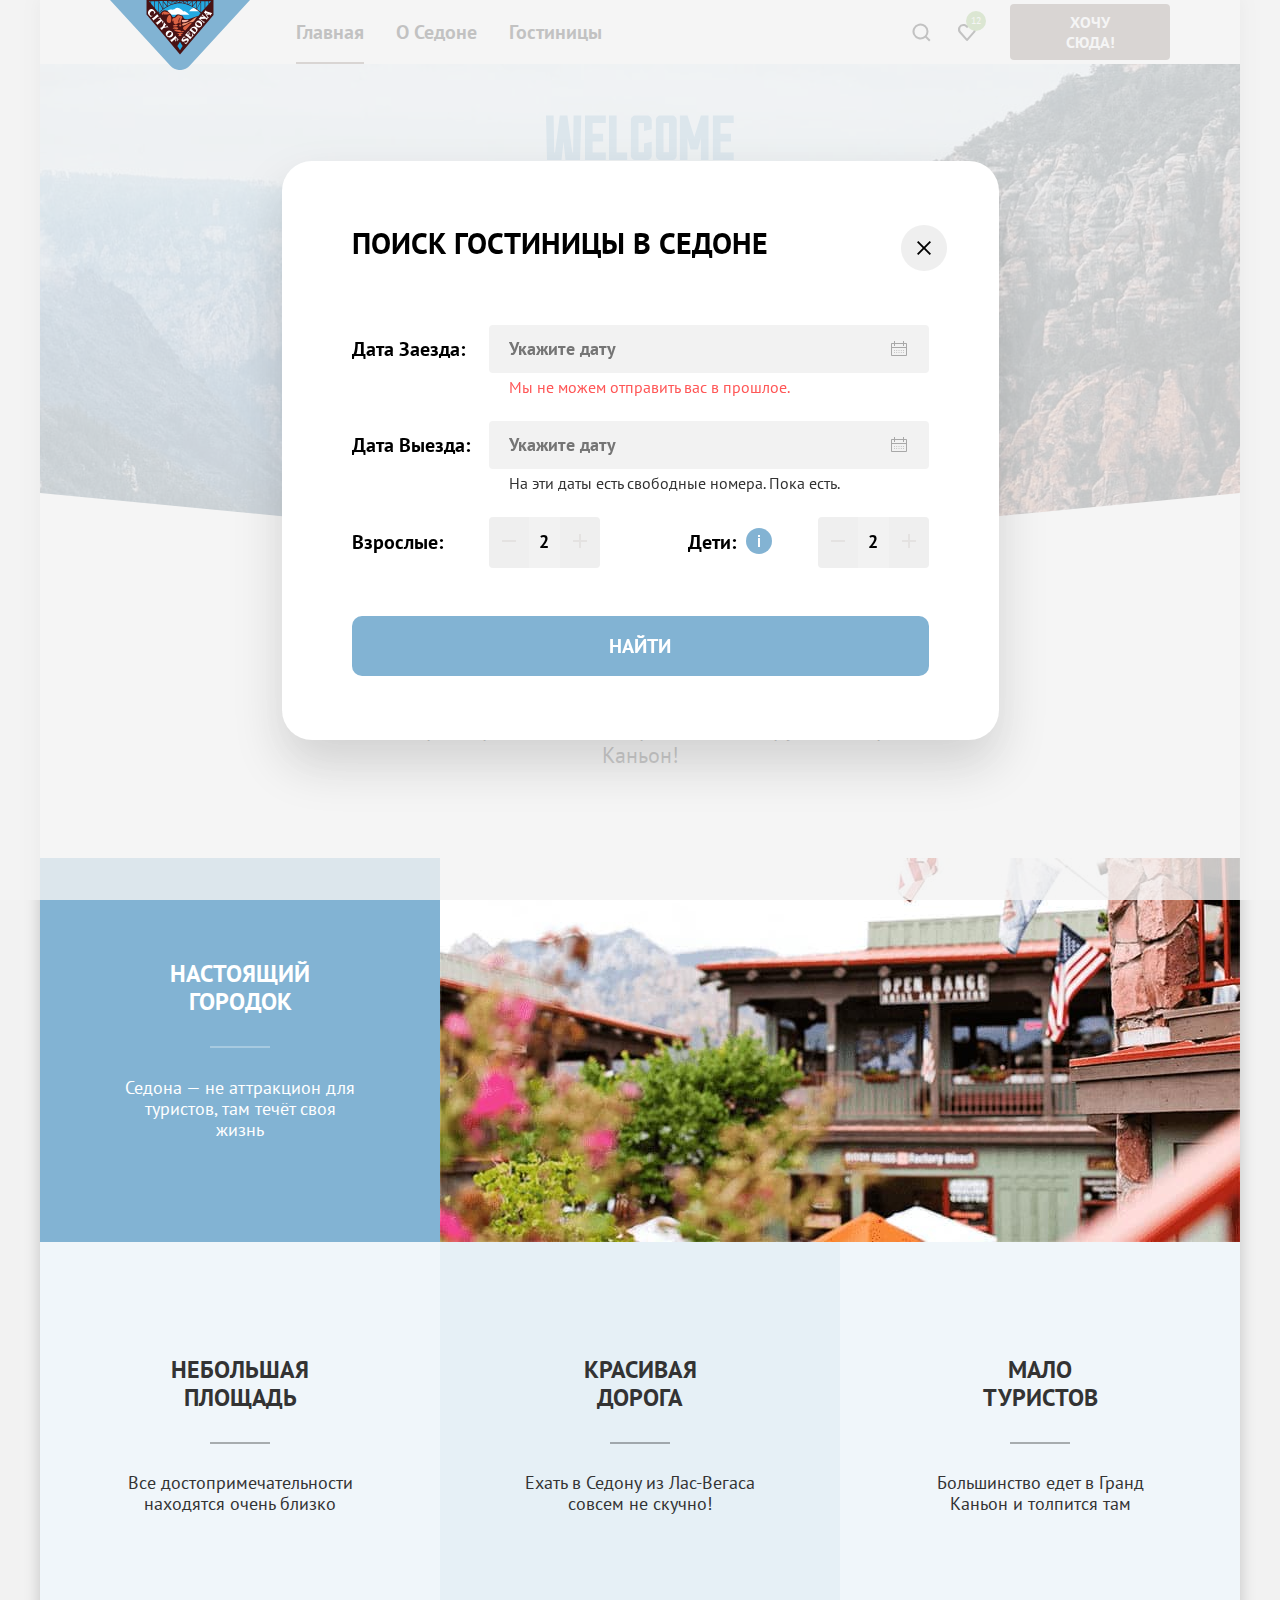
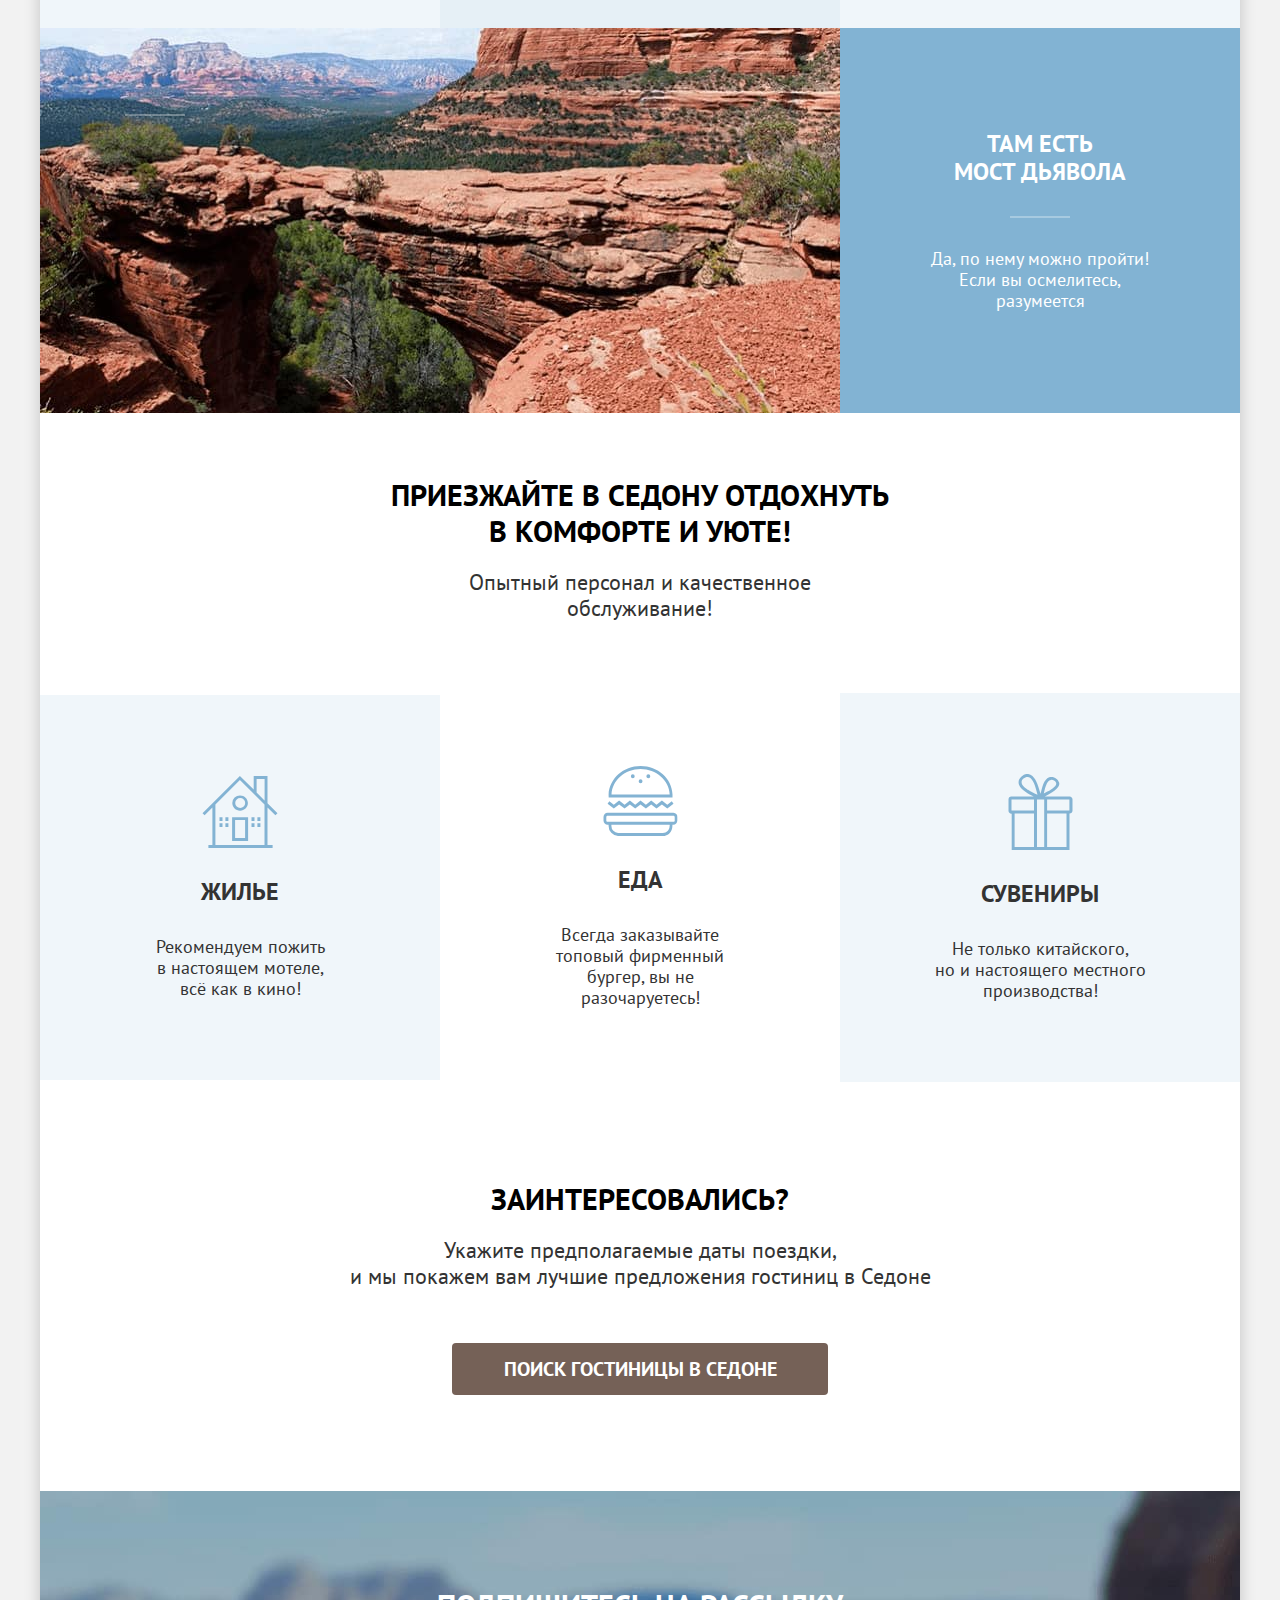
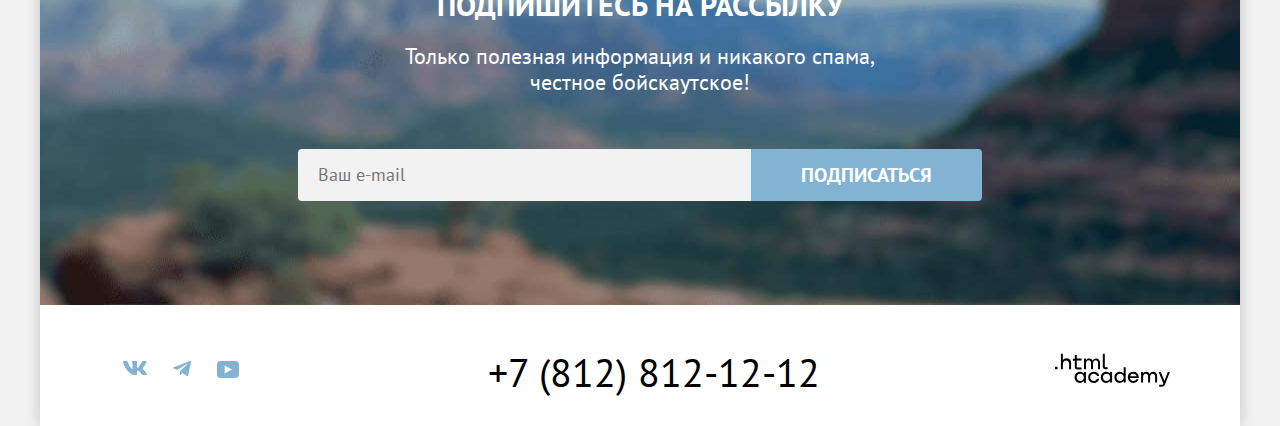
==== commit 46861f17: "end" ====
--- a/index.html
+++ b/index.html
@@ -144,7 +144,7 @@
       </section>
 
       <section class="search-hotels">
-        <h2 class="header-section search-header">Заинтересовались
+        <h2 class="header-section search-header">Заинтересовались?
         </h2>
         <p class="search-text">Укажите предполагаемые даты поездки,<br>
           и мы покажем вам лучшие предложения гостиниц в Седоне
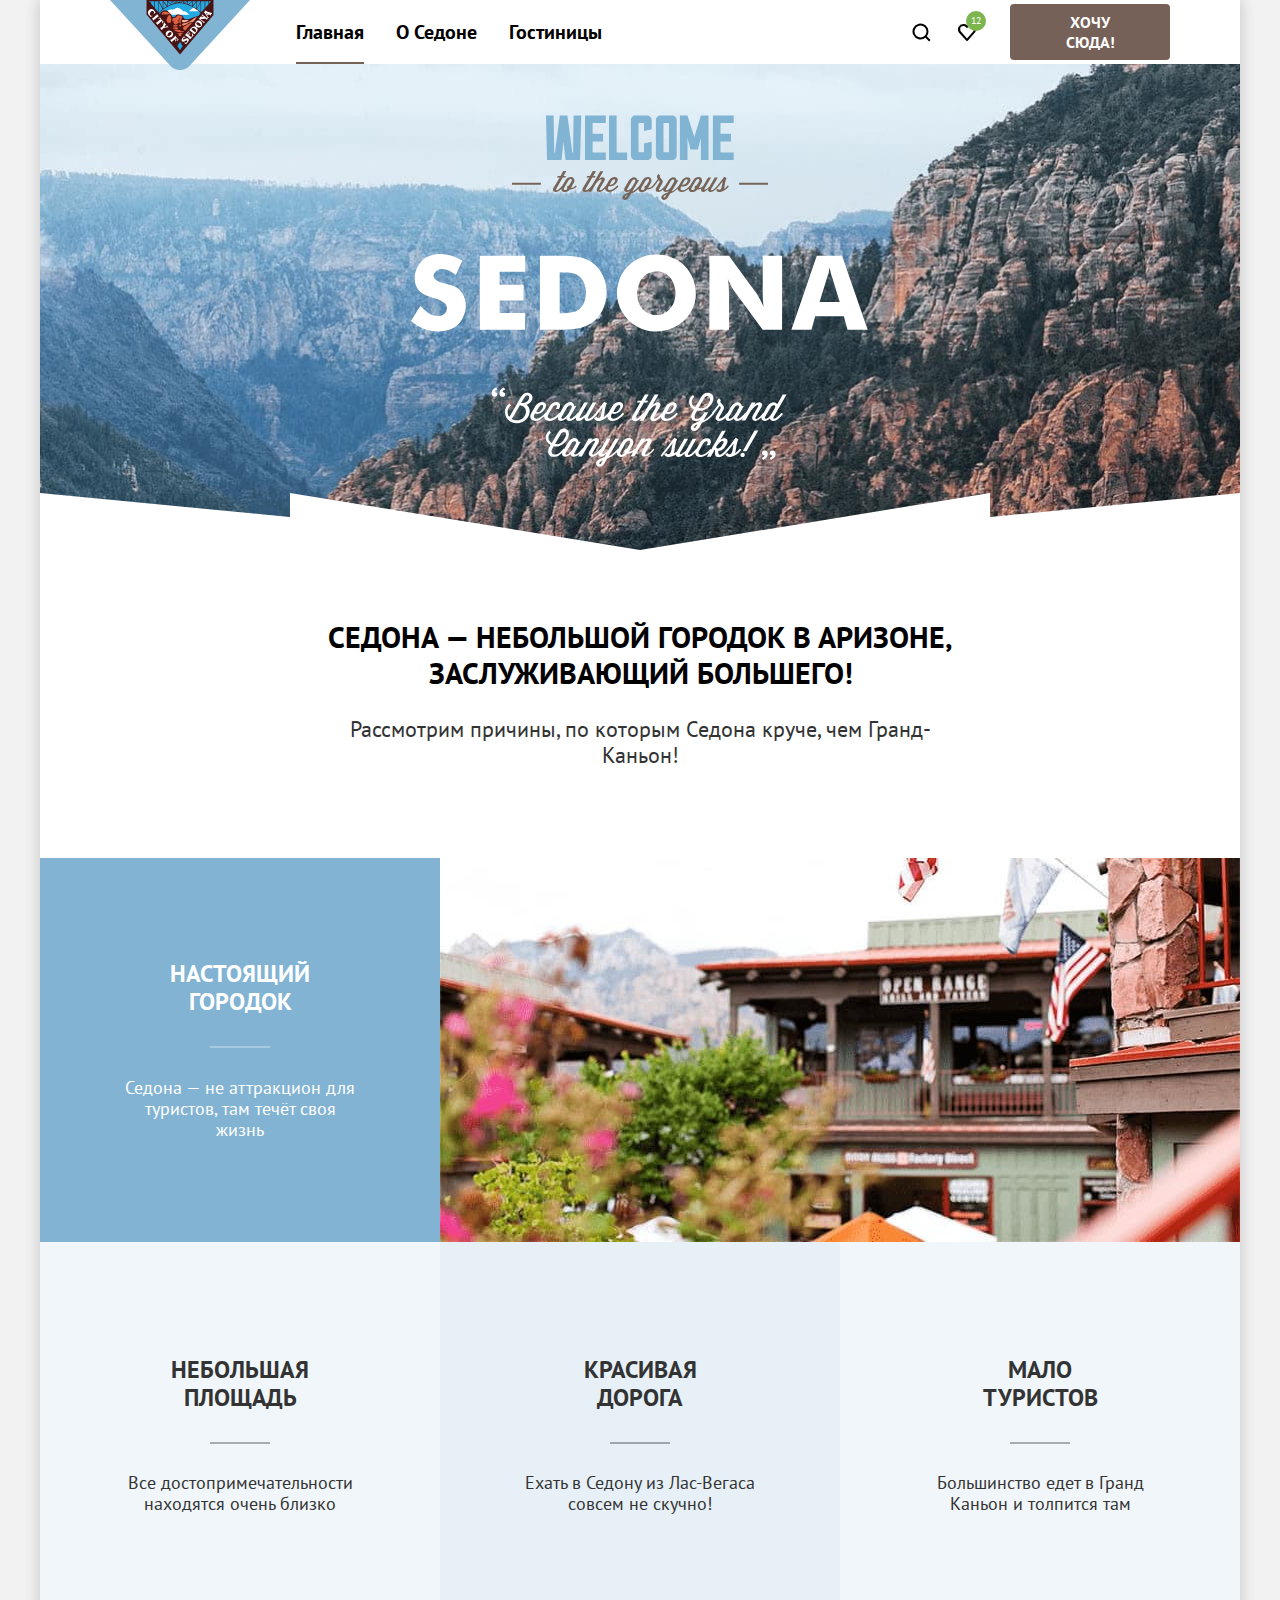
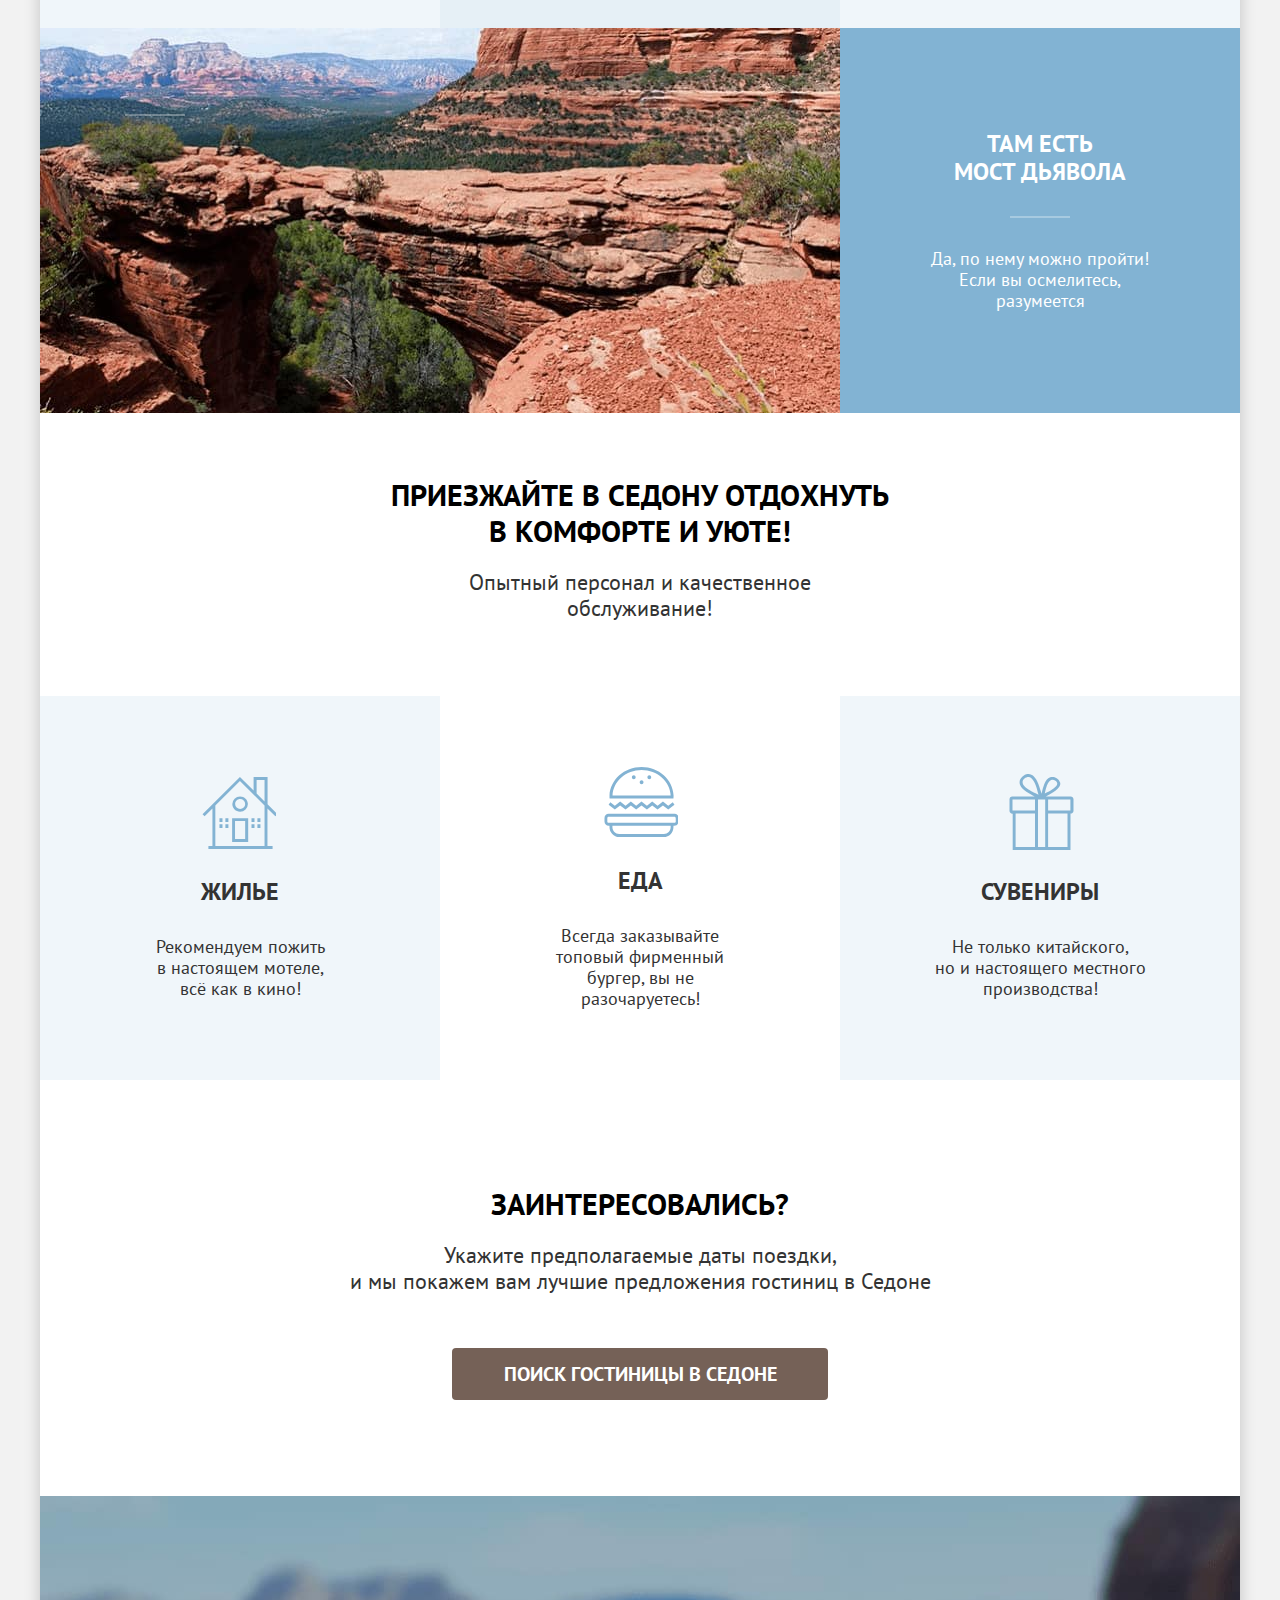
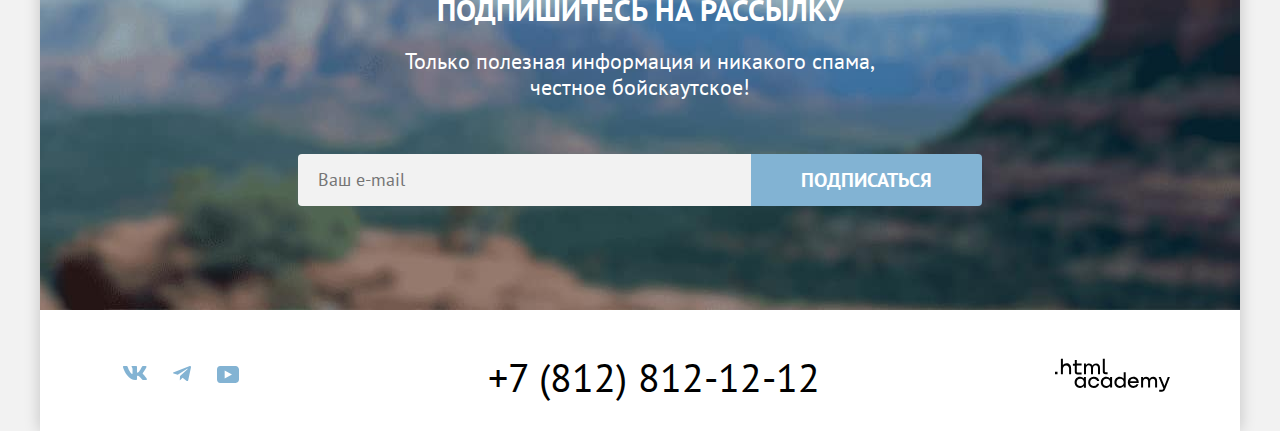
==== commit 6cd26f63: "Merge pull request #15 from IlyaPushkarskiy/master" ====
--- a/index.html
+++ b/index.html
@@ -117,26 +117,23 @@
         </p>
         <ul class="recommendations-list">
           <li class="recommendations-item   gray-background">
-            <h3 class="recommendations-item-name item-name">Жилье
-            </h3>
-            <svg class="recomendation-pictures" xmlns="http://www.w3.org/2000/svg" width="76" height="72" fill="none" viewBox="0 0 76 72"><path fill="#83B3D3" d="M30.1 65h16V41.2h-16V65Zm3-20.9h10v18h-10v-18Z"/><path fill="#83B3D3" d="m73.4 39.3 2.1-2.1-10-9.9V0H51.7v13.6L37.9 0 .5 37.2l2.1 2.1 7.8-7.8v37.6h-4V72h64.2v-2.9h-5.1V31.5l7.9 7.8ZM62.5 69.1H13.4V28.5L37.9 4.1l24.6 24.4v40.6Zm0-44.7-7.9-7.9V2.9h8v21.5Z"/><path fill="#83B3D3" d="M30.3 27.1c0 4.3 3.5 7.7 7.8 7.7s7.8-3.5 7.8-7.7c0-4.3-3.5-7.7-7.8-7.7a7.7 7.7 0 0 0-7.8 7.7Zm7.9-5a5 5 0 0 1 5 4.9 5 5 0 0 1-5 4.9 5 5 0 0 1-5-4.9 5 5 0 0 1 5-4.9ZM20.5 41.2h-3v3.9h3v-3.9ZM26.4 41.2h-3v3.9h3v-3.9ZM20.5 47.2h-3v3.9h3v-3.9ZM26.4 47.2h-3v3.9h3v-3.9ZM52.5 41.2h-3v3.9h3v-3.9ZM58.4 41.2h-3v3.9h3v-3.9ZM52.5 47.2h-3v3.9h3v-3.9ZM58.4 47.2h-3v3.9h3v-3.9Z"/></svg>
+            <h3 class="recommendations-item-name item-name house">Жилье
+            </h3>
             <p class="recommendations-item-desc item-desc"> Рекомендуем пожить<br> в настоящем мотеле,<br> всё как в
               кино!
             </p>
           </li>
           <li class="recommendations-item">
-            <h3 class="recommendations-item-name item-name">Еда
-            </h3>
-            <svg class="recomendation-pictures" xmlns="http://www.w3.org/2000/svg" width="75" height="70" fill="none" viewBox="0 0 75 70"><path fill="#83B3D3" d="M70.6 46.7h-66A4.2 4.2 0 0 0 .5 51v3.5c0 2.4 1.9 4.3 4.1 4.3h1v1.1A10 10 0 0 0 15 70h44.7c5.4 0 9.7-4.5 9.7-10.1v-1.1h.9c2.3 0 4-1.9 4-4.3V51a4 4 0 0 0-3.8-4.3Zm-4 13.2c0 3.9-3 7-6.7 7H15.1a7 7 0 0 1-6.7-7v-1.1h58.3v1.1Zm5.2-5.4c0 .7-.6 1.3-1.2 1.3h-66c-.8 0-1.3-.6-1.3-1.3V51c0-.7.6-1.3 1.2-1.3h66c.7 0 1.2.6 1.2 1.3v3.5ZM16.1 38.4l5.5 4.1 5.3-4.1 5.3 4.1 5.3-4.1 5.4 4.1 5.3-4.1 5.3 4.1 5.4-4.1 5.4 4.1 6.2-4.7-1.7-2.5-4.5 3.4-5.4-4.1-5.4 4.1-5.3-4.1-5.3 4.1-5.4-4.1-5.3 4.1-5.3-4.1-5.3 4.1-5.5-4.1-5.3 4.1-4.5-3.4-1.7 2.5 6.2 4.7 5.3-4.1ZM8.5 31.5h61V28.4C69 12.7 54.9 0 37.6 0S6.3 12.7 5.6 28.5v1.2l.1 1.8h3ZM37.5 3c15.7 0 28.6 11.3 29.2 25.5H8.5C9.1 14.4 22 3 37.5 3Z"/><path fill="#83B3D3" d="M37.6 17.3a2 2 0 0 0 1.9-2 2 2 0 0 0-2-2 2 2 0 0 0-1.8 2c0 1.1.8 2 1.9 2ZM29.8 12.2a2 2 0 0 0 1.9-2 2 2 0 0 0-2-2 2 2 0 0 0-1.8 2c0 1.1.8 2 1.9 2ZM45.3 12.2a2 2 0 0 0 2-2 2 2 0 0 0-2-2 2 2 0 0 0-1.9 2c0 1.1.9 2 2 2Z"/></svg>
+            <h3 class="recommendations-item-name item-name food">Еда
+            </h3>
             <p class="recommendations-item-desc item-desc">Всегда заказывайте <br>топовый фирменный бургер, вы не
               разочаруетесь!
             </p>
           </li>
           <li class="recommendations-item  gray-background">
-            <h3 class="recommendations-item-name item-name">Сувениры
-            </h3>
-            <svg class="recomendation-pictures" xmlns="http://www.w3.org/2000/svg" width="65" height="76" fill="none" viewBox="0 0 65 76"><path fill="#83B3D3" d="M61.6 22.5H36.8c13.8-7 14.9-11.3 14.4-13.7-1.2-4-5.7-7-10-5.5-5.6 2.2-7.1 10.5-8.6 16.5-2-6.1-3.8-13.8-8.2-17.8a7.3 7.3 0 0 0-5.8-2c-4 .4-9.8 5.5-7.5 11 2.3 5.5 9.7 8.9 14.6 11.6H3.4a2.9 2.9 0 0 0-2.9 2.9v11.3c0 1.6 1.3 2.9 2.9 2.9h.3V76h57.8V39.6h.1c1.6 0 2.9-1.3 2.9-3V25.5c0-1.6-1.3-3-2.9-3ZM42.9 5.9c2.1-.3 5 1.3 5.3 3.2.4 2.8-3.4 5.3-5.1 6.4-2.5 1.7-4.9 2.6-7.3 4 .9-3.6 2.5-13 7.1-13.6ZM20 15.9c-2.2-1.5-6.5-4.4-6.4-7.8.1-3.7 5.7-6.7 8.8-4 3.9 3.5 5.7 11.2 7.1 16.7-3.2-1.5-6.3-2.8-9.5-5ZM26 73H6.6V39.6H26V73Zm0-36.5H3.5v-11H26v11Zm10.2 0V73H29V25.6h7.2v10.9ZM58.5 73H39.1V39.6h19.4V73Zm2.9-36.5H39.1v-11h22.3v11Z"/></svg>
-             <p class="recommendations-item-desc item-desc"> Не только китайского,<br> но и настоящего местного
+            <h3 class="recommendations-item-name item-name souvenir">Сувениры
+            </h3>
+            <p class="recommendations-item-desc item-desc"> Не только китайского,<br> но и настоящего местного
               производства!
             </p>
           </li>
@@ -149,7 +146,7 @@
         <p class="search-text">Укажите предполагаемые даты поездки,<br>
           и мы покажем вам лучшие предложения гостиниц в Седоне
         </p>
-        <a class="button search-button button-state" href="catalog.html">поиск гостиницы в седоне
+        <a class="button search-button button-state" href="catalog.html">Поиск гостиницы в седоне
         </a>
       </section>
 
@@ -179,7 +176,8 @@
           <li class="footer-social-item">
             <a class="footer-social-link button-vk" href="https://vk.com/htmlacademy">
               <span class="visually-hidden">Вконтакте.</span>
-              <svg class="social-link" xmlns="http://www.w3.org/2000/svg" width="24" height="14" viewBox="0 0 24 14">
+              <svg class="social-link" xmlns="http://www.w3.org/2000/svg" aria-hidden="true" width="24" height="14"
+                viewBox="0 0 24 14">
                 <path fill-rule="evenodd"
                   d="M23.45.948c.166-.546 0-.948-.795-.948H20.03c-.668 0-.976.347-1.143.73 0 0-1.335 3.196-3.226 5.272-.612.602-.89.793-1.224.793-.167 0-.418-.191-.418-.738V.948c0-.656-.184-.948-.74-.948H9.151c-.417 0-.668.304-.668.593 0 .621.946.765 1.043 2.513v3.798c0 .833-.153.984-.487.984-.89 0-3.055-3.211-4.34-6.885C4.45.288 4.198 0 3.527 0H.9C.15 0 0 .347 0 .73c0 .682.89 4.07 4.145 8.551C6.315 12.341 9.37 14 12.153 14c1.669 0 1.875-.368 1.875-1.003v-2.313c0-.737.158-.884.687-.884.39 0 1.057.192 2.615 1.667C19.11 13.216 19.403 14 20.405 14h2.625c.75 0 1.126-.368.91-1.096-.238-.724-1.088-1.775-2.215-3.022-.612-.71-1.53-1.475-1.809-1.858-.389-.491-.278-.71 0-1.147 0 0 3.2-4.426 3.533-5.929h.001Z"
                   clip-rule="evenodd" />
@@ -189,7 +187,8 @@
           <li class="footer-social-item">
             <a class="footer-social-link button-telegram" href="https://t.me/htmlacademy">
               <span class="visually-hidden">Телеграм.</span>
-              <svg class="social-link" xmlns="http://www.w3.org/2000/svg" width="18" height="16" viewBox="0 0 18 16">
+              <svg class="social-link" xmlns="http://www.w3.org/2000/svg" aria-hidden="true" width="18" height="16"
+                viewBox="0 0 18 16">
                 <path
                   d="M16.785.1.84 6.247C-.248 6.685-.24 7.292.64 7.563L4.735 8.84l9.472-5.976c.448-.273.857-.126.52.172L7.053 9.962H7.05h.002l-.283 4.22c.414 0 .597-.19.829-.413l1.988-1.934 4.136 3.055c.762.42 1.31.204 1.5-.706L17.938 1.39c.278-1.114-.425-1.619-1.153-1.29Z" />
               </svg>
@@ -198,7 +197,8 @@
           <li class="footer-social-item">
             <a class="footer-social-link button-youtube" href="https://www.youtube.com/user/htmlacademyru">
               <span class="visually-hidden">Ютуб.</span>
-              <svg class="social-link" xmlns="http://www.w3.org/2000/svg" width="22" height="17" viewBox="0 0 22 17">
+              <svg class="social-link" xmlns="http://www.w3.org/2000/svg" aria-hidden="true" width="22" height="17"
+                viewBox="0 0 22 17">
                 <path
                   d="M18.607 0H3.174C1.314 0 0 1.594 0 3.4v10.094C0 15.406 1.313 17 3.174 17h15.652C20.468 17 22 15.406 22 13.6V3.4C21.781 1.594 20.468 0 18.607 0ZM7.662 12.537V4.463L14.995 8.5l-7.333 4.037Z" />
               </svg>
@@ -212,7 +212,8 @@
         </a>
         <a href="https://htmlacademy.ru/">
           <span class="visually-hidden">Сайт html academy.</span>
-          <svg class="footer-logo" xmlns="http://www.w3.org/2000/svg" width="115" height="34" viewBox="0 0 115 34">
+          <svg class="footer-logo" xmlns="http://www.w3.org/2000/svg" aria-hidden="true" width="115" height="34"
+            viewBox="0 0 115 34">
             <path
               d="M0 13.7v2.6h2.5v-2.6H0ZM11.6 5.3C10 5.3 8.8 6 8 7h-.1V.8h-2v15.5h2V11c0-2 1.3-3.6 3.3-3.6 1.8 0 2.9 1.4 2.9 3.2v5.7h2v-6c.1-3-1.8-5-4.5-5ZM26.6 5.6h-4.8V2h-2v3.8h-1.9v2h1.9v6c0 1.7 1 2.7 2.7 2.7h4.1v-2h-3.7c-.7 0-1.1-.4-1.1-1V7.5h4.8v-2ZM41.1 5.4c-1.6 0-2.9.8-3.5 2.1h-.1a3.7 3.7 0 0 0-3.4-2c-1.4 0-2.5.7-3.1 1.7h-.1V5.6H29v10.6h2v-5.4c0-2 1-3.5 2.6-3.5 1.5 0 2.4 1 2.4 2.6v6.3h2v-5.6c0-2.4 1.4-3.3 2.6-3.3 1.5 0 2.4 1 2.4 2.6v6.3h2V9.7c.1-2.5-1.4-4.3-3.9-4.3ZM47.8 13.5c0 1.7 1 2.7 2.8 2.7h2v-2h-1.7c-.7 0-1.1-.4-1.1-1V.7h-2v12.7ZM28.9 20.5a4.9 4.9 0 0 0-3.9-1.8c-3.1 0-5.4 2.3-5.4 5.6S21.9 30 25 30c1.8 0 3-.8 3.8-1.9h.1v1.6h2V19h-2v1.5ZM25.3 28a3.5 3.5 0 0 1-3.6-3.6c0-2 1.4-3.6 3.6-3.6s3.6 1.6 3.6 3.6-1.4 3.6-3.6 3.6ZM44.2 22.8c-.5-2.4-2.6-4-5.4-4a5.4 5.4 0 0 0-5.6 5.5c0 3.1 2.2 5.6 5.6 5.6 2.8 0 4.9-1.8 5.4-4.2h-2.1a3.4 3.4 0 0 1-3.3 2.3 3.5 3.5 0 0 1-3.6-3.6c0-2 1.4-3.6 3.6-3.6 1.6 0 2.8 1 3.3 2.2h2.1v-.2ZM55.1 20.5a4.9 4.9 0 0 0-3.9-1.8c-3.1 0-5.4 2.3-5.4 5.6s2.3 5.6 5.4 5.6c1.8 0 3-.8 3.8-1.9h.1v1.6h2V19h-2v1.5ZM51.5 28a3.5 3.5 0 0 1-3.6-3.6c0-2 1.4-3.6 3.6-3.6s3.6 1.6 3.6 3.6-1.5 3.6-3.6 3.6ZM68.7 20.6a5 5 0 0 0-3.9-1.9c-3.1 0-5.4 2.3-5.4 5.6s2.2 5.6 5.4 5.6c1.7 0 3-.8 3.8-1.8h.1v1.5h2V14.2h-2v6.4ZM65.1 28a3.5 3.5 0 0 1-3.6-3.6c0-2 1.4-3.6 3.6-3.6s3.6 1.6 3.6 3.6c-.1 2-1.5 3.6-3.6 3.6ZM78.3 18.7a5.4 5.4 0 0 0-5.5 5.6c0 3 2.1 5.6 5.5 5.6 2.5 0 4.5-1.3 5.2-3.6h-2.1c-.5 1-1.6 1.6-3 1.6-1.9 0-3.3-1.3-3.4-2.9h8.8c.2-3.6-2-6.3-5.5-6.3Zm0 2c1.7 0 3 1 3.3 2.5h-6.5a3.2 3.2 0 0 1 3.2-2.6ZM98.2 18.7a4 4 0 0 0-3.6 2h-.1c-.6-1.2-1.8-2-3.4-2-1.4 0-2.5.7-3.1 1.8V19h-1.9v10.6h2v-5.4c0-2 1-3.4 2.6-3.5 1.5 0 2.4 1 2.4 2.6v6.3h2V24c0-2.4 1.4-3.3 2.6-3.3 1.5 0 2.4 1 2.4 2.6v6.3h2v-6.5c.1-2.6-1.4-4.4-3.9-4.4ZM109.4 27.8l-3.6-8.9h-2.2l4.8 11.6c-.3 1-.7 1.2-1.7 1.2h-2.5v2h2.5c1.8 0 2.8-.8 3.5-2.6l4.7-12.2h-2.1l-3.4 9Z" />
           </svg>
@@ -224,7 +225,7 @@
   <div class="modal-container modal-container-close">
     <div class="modal">
       <button class="modal-close-button">
-        <span class="visually-hidden">Закрыть</span>
+        <span class="visually-hidden">Закрыть.</span>
       </button>
       <section class="modal-content  ">
         <h2 class="modal-title">Поиск гостиницы в седоне</h2>
@@ -245,22 +246,23 @@
               Взрослые:
               <span class="people-field-wrapper">
                 <button class=" modal-form-button minus" type="button">
-                  <svg class="modal-form-button-svg" xmlns="http://www.w3.org/2000/svg" width="20" height="20"
-                    viewBox="0 0 20 20">
-                    <path fill-opacity=".3" d="M3 9v2h14V9H3Z" />
+                  <svg class="modal-form-button-svg" xmlns="http://www.w3.org/2000/svg" aria-hidden="true" width="20"
+                    height="20" viewBox="0 0 20 20">
+                    <path d="M3 9v2h14V9H3Z" />
                   </svg>
-                  <span class="visually-hidden">Минус
+                  <span class="visually-hidden">Минус.
                   </span>
                 </button>
-                <label class="visually-hidden" for="number-of-persons-adult">Количество Взрослых
+                <label class="visually-hidden" for="number-of-persons-adult">Количество Взрослых.
                 </label>
                 <input class="number-of-people" type="text" id="number-of-persons-adult" name="number-of-persons-adult"
                   value="2">
                 <button class="modal-form-button plus" type="button">
-                  <svg class="modal-form-button-svg" xmlns="http://www.w3.org/2000/svg" width="20" height="20" viewBox="0 0 20 20">
-                    <path fill-opacity=".3" d="M17 9h-6V3H9v6H3v2h6v6h2v-6h6V9Z" />
+                  <svg class="modal-form-button-svg" xmlns="http://www.w3.org/2000/svg" aria-hidden="true" width="20"
+                    height="20" viewBox="0 0 20 20">
+                    <path d="M17 9h-6V3H9v6H3v2h6v6h2v-6h6V9Z" />
                   </svg>
-                  <span class="visually-hidden">Плюс
+                  <span class="visually-hidden">Плюс.
                   </span>
                 </button>
               </span>
@@ -268,8 +270,8 @@
             <p class="modal-form-group modal-form-group-child">
               Дети:
             <div class="box-helper">
-              <svg class="item-helper" xmlns="http://www.w3.org/2000/svg" width="26" height="26" fill="none"
-                viewBox="0 0 26 26">
+              <svg class="item-helper" xmlns="http://www.w3.org/2000/svg" aria-hidden="true" width="26" height="26"
+                fill="none" viewBox="0 0 26 26">
                 <circle cx="13" cy="13" r="13" fill="#83B3D3" />
                 <path fill="#fff" fill-rule="evenodd" d="M12 7h2v2h-2V7Zm2 12h-2v-9h2v9Z" clip-rule="evenodd" />
               </svg>
@@ -279,19 +281,21 @@
 
             <span class="people-field-wrapper">
               <button class="modal-form-button minus" type="button">
-                <svg class="modal-form-button-svg" xmlns="http://www.w3.org/2000/svg" width="20" height="20" viewBox="0 0 20 20">
-                  <path fill-opacity=".3" d="M3 9v2h14V9H3Z" />
+                <svg class="modal-form-button-svg" xmlns="http://www.w3.org/2000/svg" aria-hidden="true" width="20"
+                  height="20" viewBox="0 0 20 20">
+                  <path d="M3 9v2h14V9H3Z" />
                 </svg>
-                <span class="visually-hidden">Минус</span>
+                <span class="visually-hidden">Минус.</span>
               </button>
-              <label class="visually-hidden" for="number-of-persons-child">Количество</label>
+              <label class="visually-hidden" for="number-of-persons-child">Количество.</label>
               <input class="number-of-people" type="text" id="number-of-persons-child" name="number-of-persons-young"
                 value="2">
               <button class="modal-form-button plus" type="button">
-                <svg class="modal-form-button-svg" xmlns="http://www.w3.org/2000/svg" width="20" height="20" viewBox="0 0 20 20">
-                  <path fill-opacity=".3" d="M17 9h-6V3H9v6H3v2h6v6h2v-6h6V9Z" />
+                <svg class="modal-form-button-svg" xmlns="http://www.w3.org/2000/svg" aria-hidden="true" width="20"
+                  height="20" viewBox="0 0 20 20">
+                  <path d="M17 9h-6V3H9v6H3v2h6v6h2v-6h6V9Z" />
                 </svg>
-                <span class="visually-hidden">Плюс</span>
+                <span class="visually-hidden">Плюс.</span>
               </button>
             </span>
           </div>
--- a/styles/styles.css
+++ b/styles/styles.css
@@ -89,7 +89,6 @@
   padding: 20px 16px;
   text-align: center;
   color: #000000;
-  background-color: #FFFFFF;
   text-decoration: none;
   text-transform: capitalize;
 }
@@ -160,12 +159,11 @@
   box-sizing: border-box;
   border-radius: 4px;
   margin: auto 0;
-  }
+}
 
 .navigation-link-button {
   margin-left: 20px;
   padding: 8px 34px;
-
   width: 160px;
 }
 
@@ -175,7 +173,6 @@
 
 .button-state:focus {
   background-color: #615048;
-  outline: none;
 }
 
 .button-state:active {
@@ -184,6 +181,7 @@
 
 .button-state:disabled {
   background-color: #E5E5E5;
+  color: #ffffff;
 }
 
 .button-state-green {
@@ -196,8 +194,7 @@
 
 .button-state-green:focus {
   background-color: #6C9E42;
-  outline: none;
-  }
+}
 
 .button-state-green:active {
   background: #7DB54F;
@@ -205,6 +202,7 @@
 
 .button-state-green:disabled {
   background-color: #E5E5E5;
+  color: #ffffff;
 }
 
 .button-state-blue {
@@ -218,7 +216,6 @@
 
 .button-state-blue:focus {
   background-color: #68A2CA;
-  outline: none;
 }
 
 .button-state-blue:active {
@@ -227,6 +224,7 @@
 
 .button-state-blue:disabled {
   background-color: #E5E5E5;
+  color: #ffffff;
 }
 
 .hero {
@@ -324,7 +322,6 @@
   background: rgba(255, 255, 255, 0.3);
 }
 
-
 .advantages-list {
   display: flex;
   flex-wrap: wrap;
@@ -343,7 +340,6 @@
   width: 230px;
   padding: 112px 85px;
 }
-
 
 .photo-canyon {
   order: -1;
@@ -385,19 +381,51 @@
 }
 
 .recommendations-item-name {
-  margin: 0;
-  padding: 0;
-}
-
-  .recomendation-pictures{
-  order:  -1;
+  position: relative;
+  margin: 0;
+  padding: 0;
+  padding-top: 101px;
+}
+
+.house::before {
+  position: absolute;
+  display: block;
+  content: "";
+  background-image: url("../images/main/house.svg");
+  width: 75px;
+  height: 72px;
+  top: 0;
+}
+
+.food::before {
+  position: absolute;
+  display: block;
+  content: "";
+  background-image: url("../images/main/food.svg");
+  width: 75px;
+  height: 72px;
+  top: 0;
+  left: -15px;
+}
+
+.souvenir::before {
+  position: absolute;
+  display: block;
+  content: "";
+  background-image: url("../images/main/souvenir.svg");
+  background-repeat: no-repeat;
+  background-position: center;
+  width: 75px;
+  height: 76px;
+  top: -3px;
+  left: 23px;
 }
 
 .search-hotels {
   display: flex;
   flex-direction: column;
   align-items: center;
-  padding: 92px 304px 96px;
+  padding: 96px 304px;
 }
 
 .search-header {
@@ -451,13 +479,11 @@
 }
 
 .social-link:hover {
-  outline: none;
   fill: #68A2CA;
 }
 
 .social-link:focus {
-  outline: none;
-   fill: #68A2CA;
+  fill: #68A2CA;
   background-color: #000000;
 }
 
@@ -465,12 +491,7 @@
   fill: rgba(104, 162, 202, 0.3);
 }
 
-.social-link:disabled {
-  fill: rgba(202, 127, 104, 0.3);
-}
-
 .item-name {
-
   font-size: 24px;
   line-height: 28px;
   text-transform: uppercase;
@@ -509,6 +530,7 @@
   background-color: #FFFFFF;
   text-align: center;
   text-decoration: none;
+  max-width: 400px;
 }
 
 .footer-contacts-phone:hover {
@@ -517,7 +539,6 @@
 
 .footer-contacts-phone:focus {
   color: #756157;
-  outline: none;
 }
 
 .footer-contacts-phone:active {
@@ -530,7 +551,6 @@
 
 .footer-logo:focus {
   fill: #756157;
-  outline: none;
 }
 
 .footer-logo:active {
@@ -607,14 +627,8 @@
   border-radius: 4px;
 }
 
-
 .control-input[type="checkbox"]:checked+.box-control {
   background-image: url("../images/catalog/mark.svg");
-}
-
-.box-control:focus {
-  outline: 3px solid #83B3D3;
-  box-shadow: 0px 4px 10px rgba(0, 0, 0, 0.25);
 }
 
 .box-control-radio {
@@ -628,34 +642,30 @@
   border-radius: 50%;
 }
 
-.control:hover {
+.control:hover:not(.control-input:disabled) {
   opacity: 0.6;
 }
 
-.control:focus-within .box-control {
+.control:active:not(.control-input:disabled) {
+  opacity: 0.3;
+}
+
+.control:focus-within:not(:disabled) .box-control {
   outline: 3px solid #83B3D3;
 }
 
-.control:focus-within .box-control-radio {
+.control:focus-within:not(:disabled) .box-control-radio {
   outline: 3px solid #83B3D3;
 }
 
-.control:active {
-  opacity: 0.3;
-}
-
-.control-input:disabled+.box-control {
-  opacity: 0.3;
-}
-
-.control-input:disabled+.box-control-radio {
-  opacity: 0.3;
+.control-input:disabled+.box-control,
+.control-input:disabled~.control-name {
+  opacity: 0.1;
+  pointer-events: none;
 }
 
 .control-input[type="radio"]:checked+.box-control-radio {
   background-image: url("../images/catalog/point.svg");
-  position: absolute;
-
 }
 
 .range {
@@ -680,18 +690,23 @@
   background: #F2F2F2;
 }
 
-.scale-from-start-number:hover {
+.scale-from-start-number:hover:not(:disabled) {
   background: #E6E6E6;
 }
 
-.scale-from-start-number:focus {
+.scale-from-start-number:focus:not(:disabled) {
   background: #E6E6E6;
   outline: 3px solid #83B3D3;
 }
 
-.scale-from-start-number:active {
+.scale-from-start-number:active:not(:disabled) {
   background: #E6E6E6;
   outline: 3px solid #000000;
+}
+
+.scale-from-start-number:disabled {
+  background-color: #E6E6E6;
+  opacity: 0.3;
 }
 
 .scale-from-range {
@@ -816,17 +831,19 @@
 }
 
 .cards-style:hover {
-  border-color: #68a2ca;
+  border-color: #000000;
 }
 
 .cards-style:focus {
-  border-color: #68A2CA;
-  outline: none;
+  border: 2px solid #83B3D3;
 }
 
 .cards-style:active {
-  border-color: #000000;
-  outline: none;
+  border: 2px solid #000000;
+}
+
+.cards-style:disabled {
+  border: 2px solid #000000;
 }
 
 .price {
@@ -836,7 +853,7 @@
 .filter-button {
   display: grid;
   gap: 32px;
-  margin-top: auto;
+  margin-bottom: auto;
 }
 
 .catalog-formats {
@@ -849,7 +866,6 @@
 .cards-style-list {
   display: flex;
   margin: 0;
-
   padding: 0;
   list-style-type: none;
   gap: 8px;
@@ -867,12 +883,28 @@
 
 .catalog-button-submit {
   background-color: #82B3D3;
-
 }
 
 .catalog-button-reset {
   background-color: transparent;
-
+}
+
+.catalog-button-reset:hover {
+  opacity: 0.6;
+}
+
+.catalog-button-reset:focus {
+  outline: 3px solid #83B3D3;
+}
+
+.catalog-button-reset:active {
+  color: rgba(255, 255, 255, 0.3);
+  outline: none;
+}
+
+.catalog-button-reset:disabled {
+  opacity: 0.1;
+  color: inherit;
 }
 
 .star-1 {
@@ -944,7 +976,6 @@
 
 .select-control:focus {
   border-color: #68A2CA;
-  outline: none;
 }
 
 .select-control:disabled {
@@ -968,7 +999,7 @@
   gap: 16px 20px;
   padding: 20px;
   border: 1px solid #E6E6E6;
-  margin-top: auto;
+  align-content: start;
 }
 
 .product-card-link {
@@ -1005,7 +1036,7 @@
 
 .favorite {
   padding: 8px 18px;
-  }
+}
 
 .rating {
   background: #F2F2F2;
@@ -1037,7 +1068,6 @@
   padding: 12px 19px;
   min-width: 60px;
 }
-
 
 .pagination-current {
   color: #000000;
@@ -1065,6 +1095,11 @@
   width: 684px;
 }
 
+.subscribe-email:disabled {
+  background-color: #ffffff;
+  opacity: 0.1;
+}
+
 .subscribe-hotels-text {
   margin: 0;
   margin-top: 20px;
@@ -1120,13 +1155,11 @@
 .modal-close-button:focus {
   background-color: #E6E6E6;
   outline: 3px solid #83B3D3;
-
 }
 
 .modal-close-button:active {
   background-color: #E6E6E6;
   opacity: 0.3;
-  outline: none;
 }
 
 .modal-title {
@@ -1308,11 +1341,6 @@
   cursor: pointer;
   outline: none;
 }
-.modal-form-button:focus-within .modal-form-button-svg{
-  fill: #000000;
-  outline: 3px solid #82B3D3;
-  border-radius: 4px;;
-}
 
 .minus {
   border-radius: 4px 0px 0px 4px;
@@ -1339,20 +1367,28 @@
   color: #333333;
 }
 
-.modal-form-button-svg{
- fill:  rgba(117, 97, 87, 0.3);
-}
-
-.modal-form-button-svg:hover{
+.modal-form-button-svg {
+  fill: rgba(117, 97, 87, 0.3);
+}
+
+.modal-form-button-svg:hover {
   fill: #000000;
-
-   }
-
-     .modal-form-button-svg:active{
-      fill: #000000;
-
-       }
-
-/*  .modal-container-close {
+}
+
+.modal-form-button:focus-within .modal-form-button-svg {
+  fill: #000000;
+  outline: 3px solid #82B3D3;
+  border-radius: 4px;
+}
+
+.modal-form-button-svg:active {
+  fill: rgba(117, 97, 87, 0.3);
+}
+
+.modal-form-button:disabled .modal-form-button-svg {
+  fill: rgba(117, 97, 87, 0.1);
+}
+
+.modal-container-close {
   display: none;
-}   */
+}
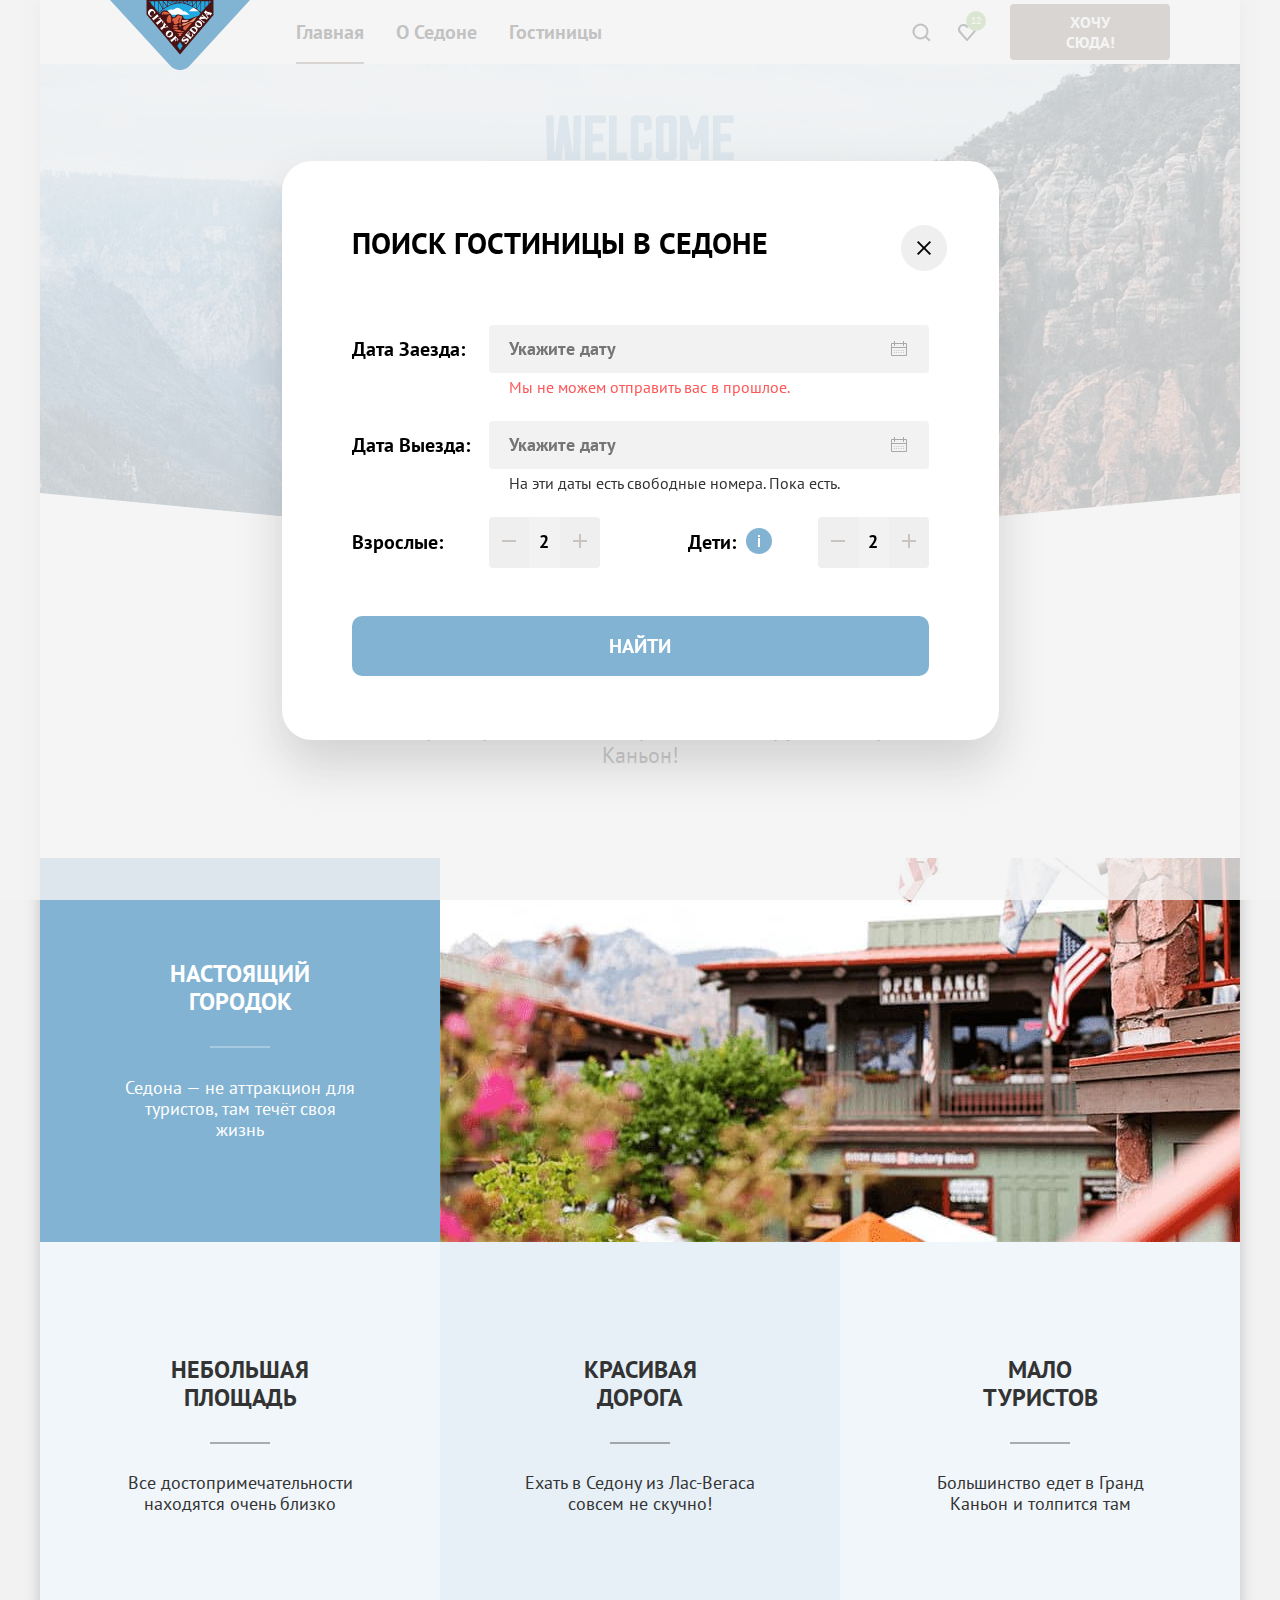
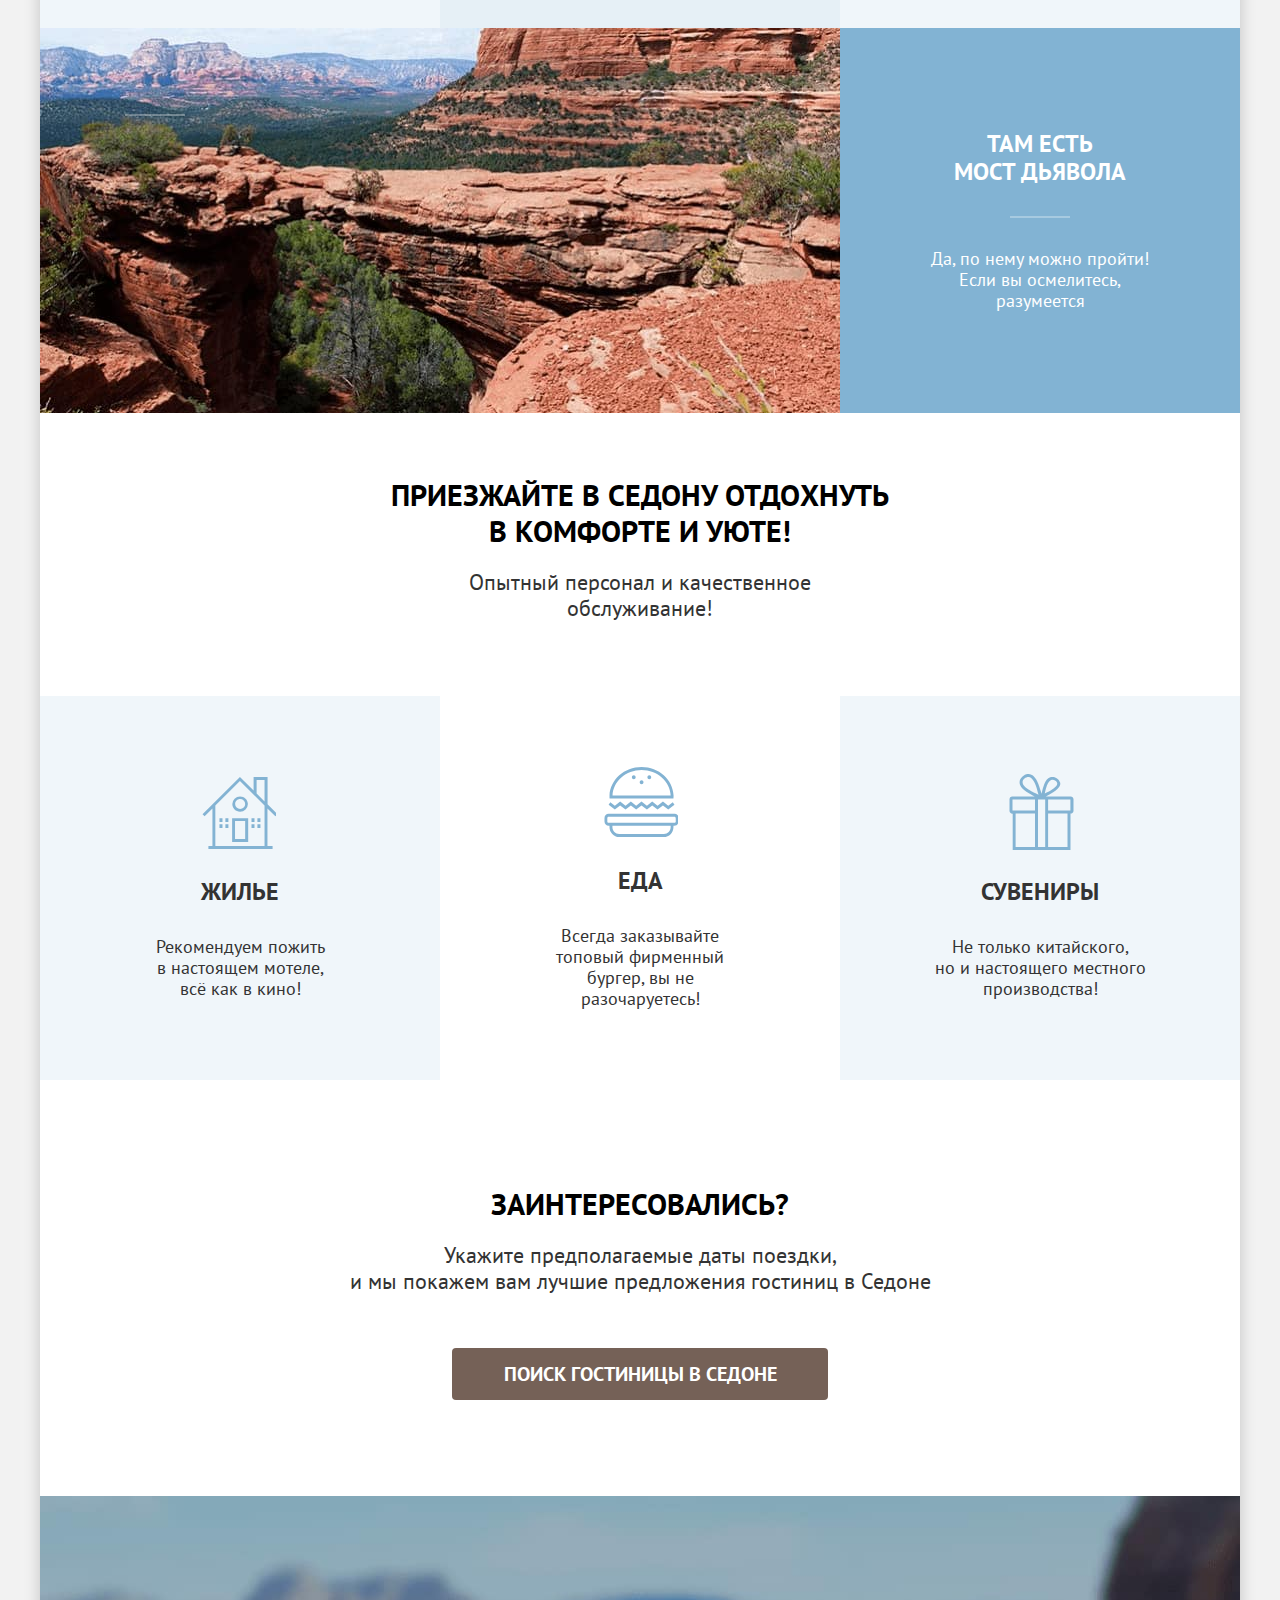
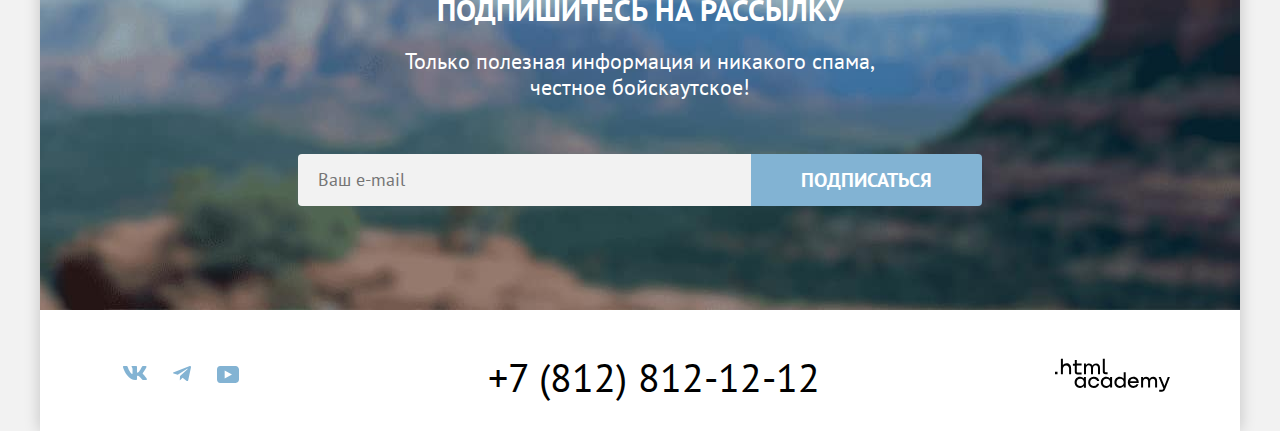
==== commit 6ea3090b: "добил модалку" ====
--- a/index.html
+++ b/index.html
@@ -232,7 +232,7 @@
         <form class="modal-form-search" action="https://echo.htmlacademy.ru/" method="post">
           <p class="modal-form-group calendar">
             <label class="modal-date" for="date-check-in">Дата Заезда:</label>
-            <input class="date-check" type="text" id="date-check-in" name="date-check-in" placeholder="Укажите дату">
+            <input  class="date-check" type="text" id="date-check-in" name="date-check-in" placeholder="Укажите дату">
             <span class="text-eror">Мы не можем отправить вас в прошлое.</span>
           </p>
           <p class="modal-form-group calendar">
@@ -299,7 +299,7 @@
               </button>
             </span>
           </div>
-          <button class="button button-state-blue modal-button-search" type="submit">
+          <button  class="button button-state-blue modal-button-search" type="submit">
             Найти
           </button>
         </form>
--- a/styles/styles.css
+++ b/styles/styles.css
@@ -1196,11 +1196,11 @@
   border-radius: 4px;
 }
 
-.date-check:hover {
+.date-check:hover:not(:disabled) {
   background: #E6E6E6;
 }
 
-.date-check:focus {
+.date-check:focus{
   background: #E6E6E6;
   outline: 3px solid #83B3D3;
 }
@@ -1389,6 +1389,6 @@
   fill: rgba(117, 97, 87, 0.1);
 }
 
-.modal-container-close {
+/* .modal-container-close {
   display: none;
-}
+} */
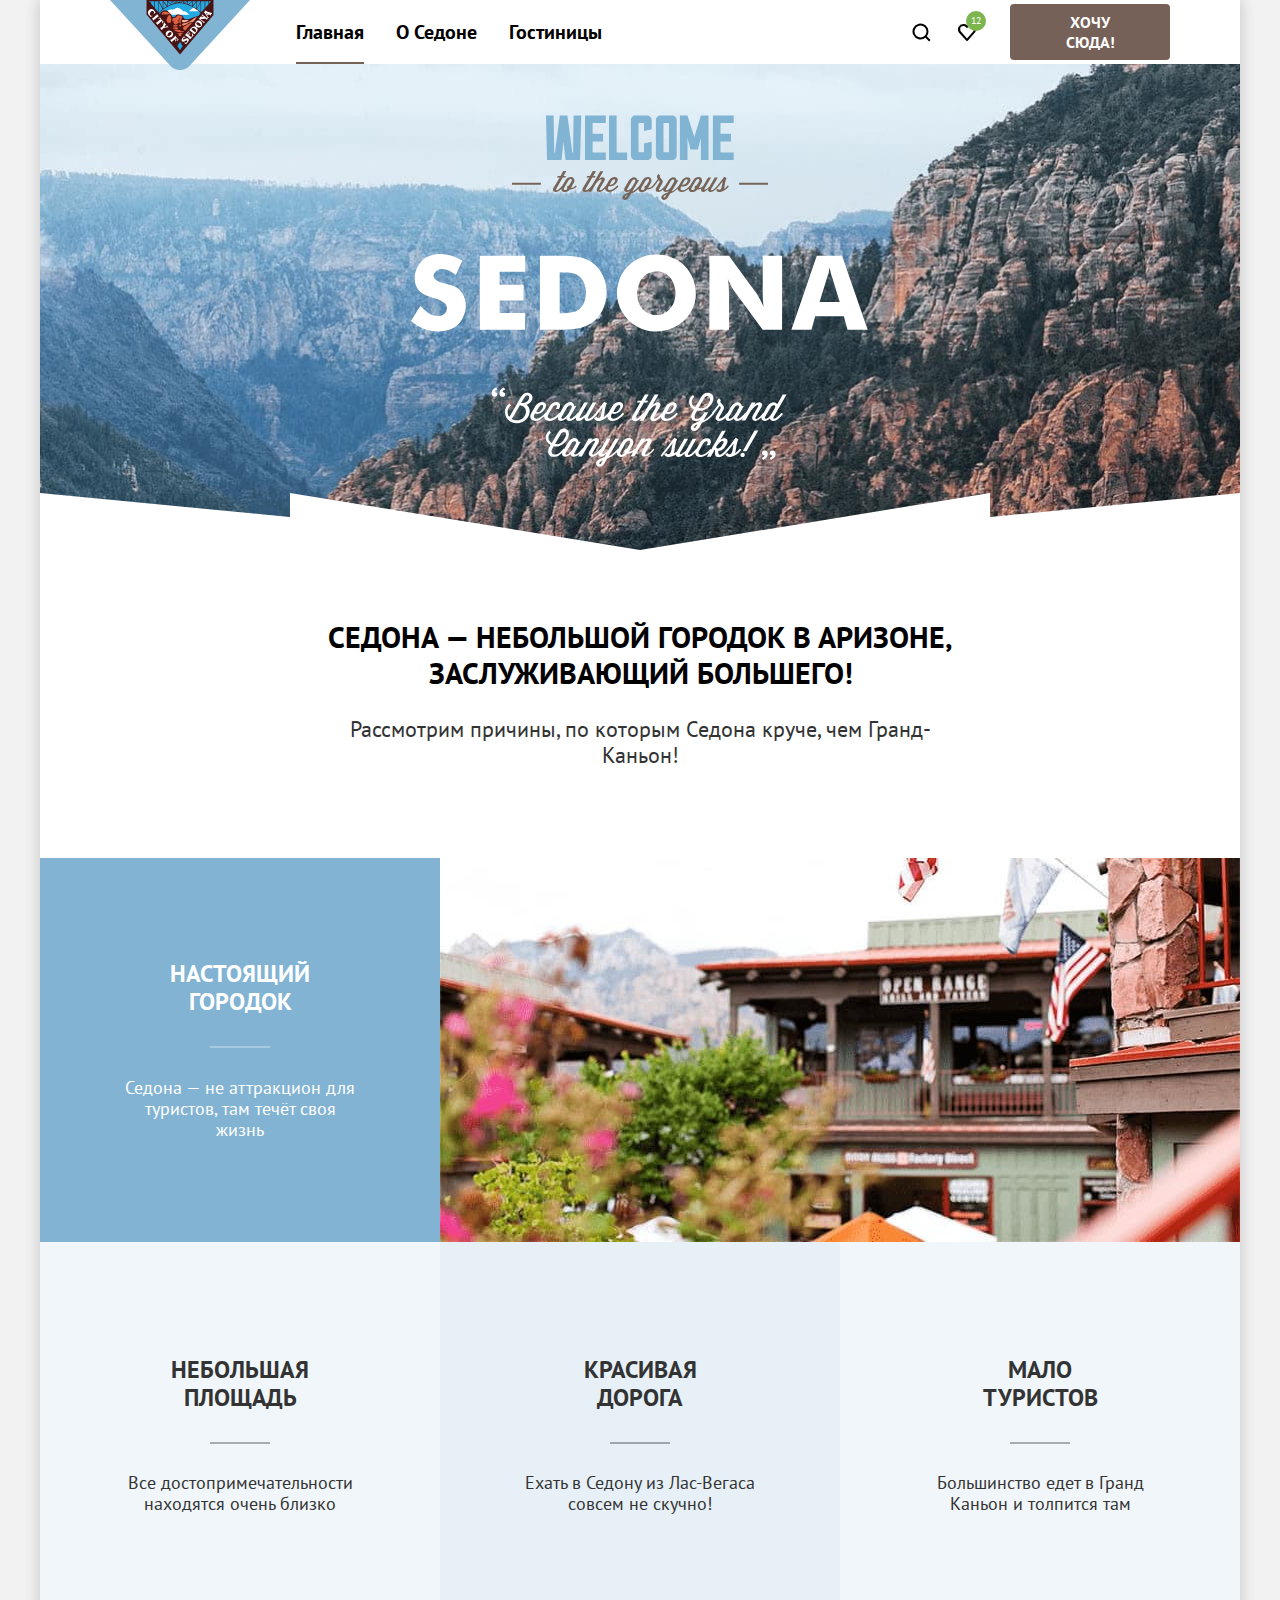
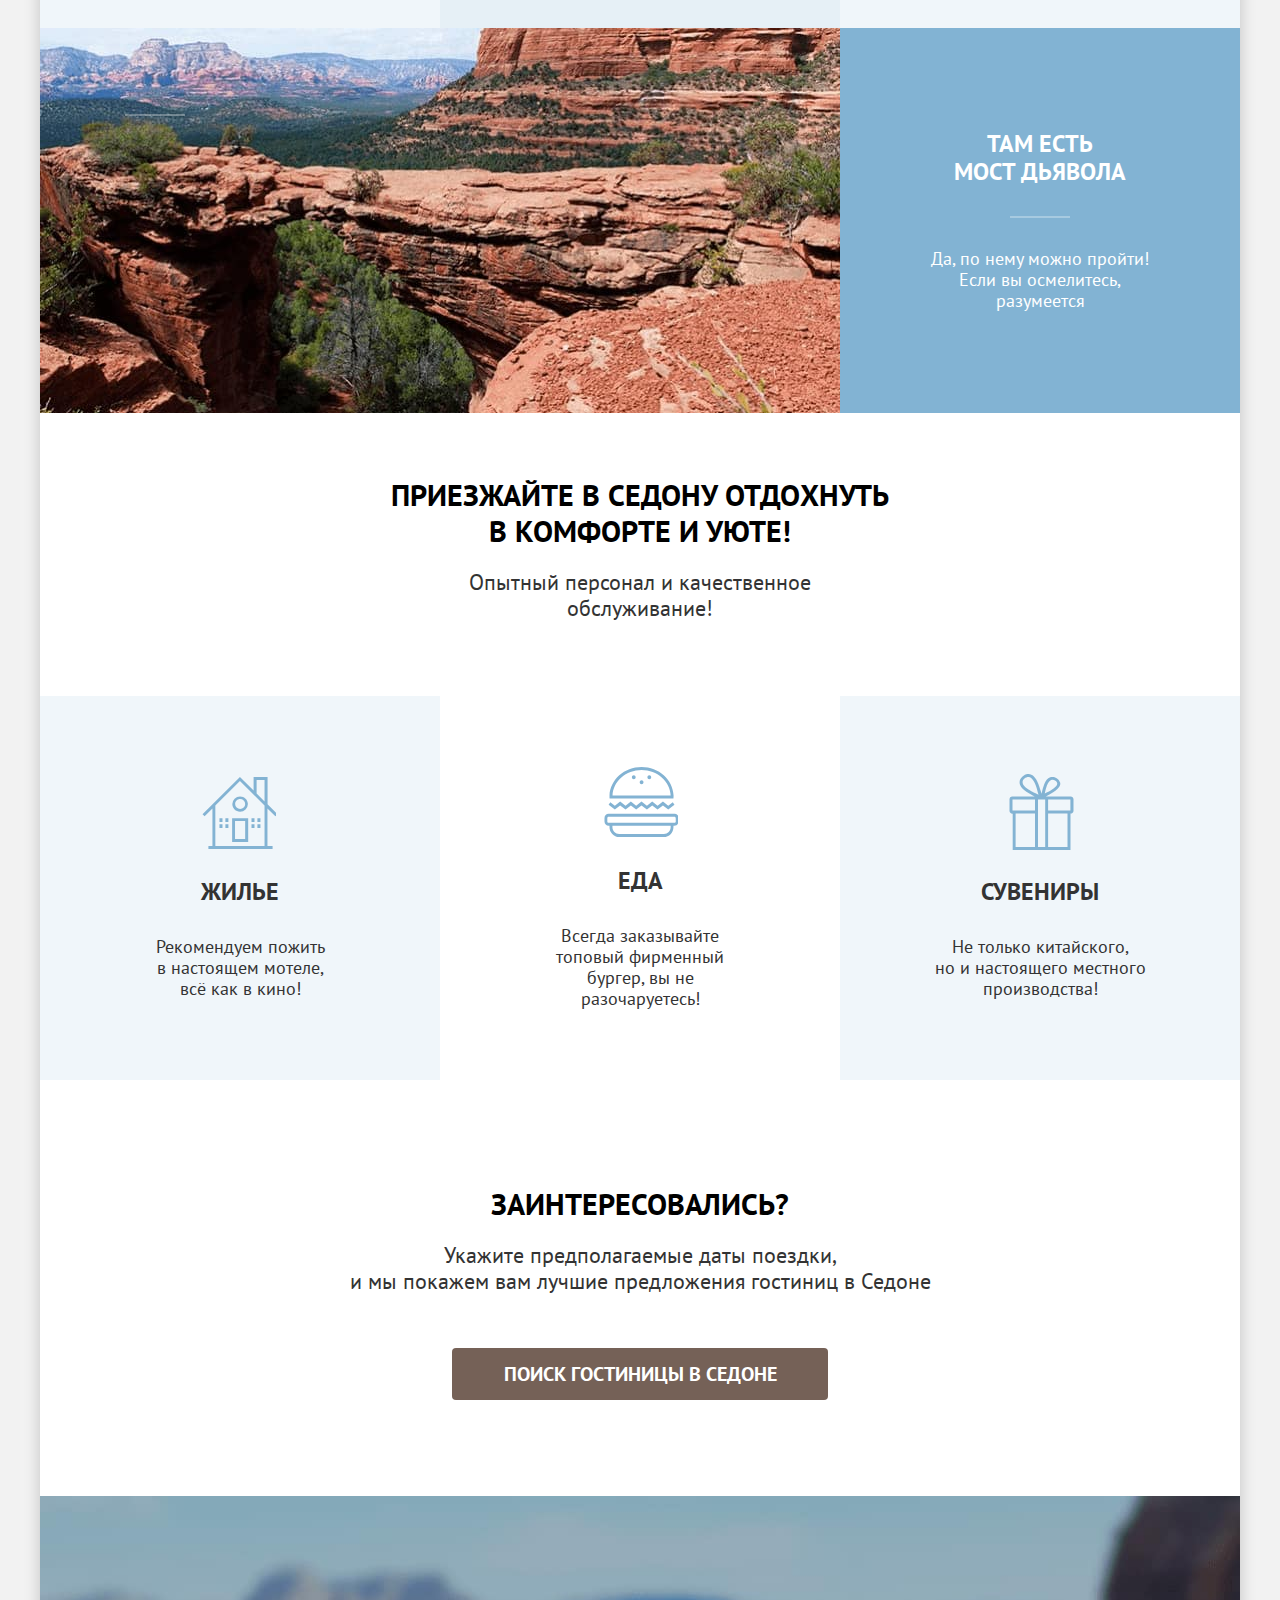
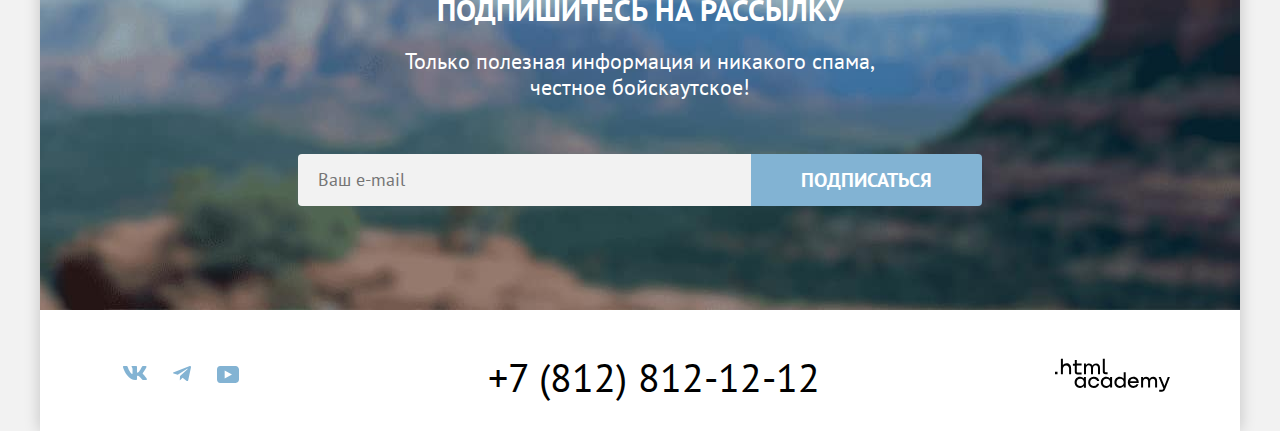
==== commit 1fed6348: "Merge pull request #18 from IlyaPushkarskiy/master" ====
--- a/index.html
+++ b/index.html
@@ -207,9 +207,11 @@
         </ul>
         <h2 class="visually-hidden">Контакты
         </h2>
-        <a class="footer-contacts-phone" href="tel:+78128121212">
-          +7 (812) 812-12-12
-        </a>
+        <div class="footer-contacts">
+          <a class="footer-contacts-phone" href="tel:+78128121212">
+            +7 (812) 812-12-12
+          </a>
+        </div>
         <a href="https://htmlacademy.ru/">
           <span class="visually-hidden">Сайт html academy.</span>
           <svg class="footer-logo" xmlns="http://www.w3.org/2000/svg" aria-hidden="true" width="115" height="34"
@@ -232,7 +234,7 @@
         <form class="modal-form-search" action="https://echo.htmlacademy.ru/" method="post">
           <p class="modal-form-group calendar">
             <label class="modal-date" for="date-check-in">Дата Заезда:</label>
-            <input  class="date-check" type="text" id="date-check-in" name="date-check-in" placeholder="Укажите дату">
+            <input class="date-check" type="text" id="date-check-in" name="date-check-in" placeholder="Укажите дату">
             <span class="text-eror">Мы не можем отправить вас в прошлое.</span>
           </p>
           <p class="modal-form-group calendar">
@@ -299,7 +301,7 @@
               </button>
             </span>
           </div>
-          <button  class="button button-state-blue modal-button-search" type="submit">
+          <button class="button button-state-blue modal-button-search" type="submit">
             Найти
           </button>
         </form>
--- a/styles/styles.css
+++ b/styles/styles.css
@@ -523,6 +523,12 @@
   padding: 96px 258px 104px;
 }
 
+.footer-contacts {
+  display: flex;
+  flex-direction: column;
+
+}
+
 .footer-contacts-phone {
   font-size: 40px;
   line-height: 40px;
@@ -606,9 +612,8 @@
   margin: 0;
 }
 
-.control {
-  position: relative;
-  padding-left: 36px;
+.catalog-filter-item {
+  position: relative;
   display: flex;
   font-size: 18px;
   line-height: 23px;
@@ -616,6 +621,10 @@
   align-items: center;
 }
 
+.control {
+  padding-left: 36px;
+}
+
 .box-control {
   position: absolute;
   left: 0;
@@ -642,24 +651,44 @@
   border-radius: 50%;
 }
 
-.control:hover:not(.control-input:disabled) {
+.control-input:hover~.control,
+.control-input:hover+.box-control {
   opacity: 0.6;
 }
 
-.control:active:not(.control-input:disabled) {
+.control-input:focus-within~.box-control {
+  outline: 3px solid #83B3D3;
+}
+
+.control-input:active~.control,
+.control-input:active~.box-control {
   opacity: 0.3;
 }
 
-.control:focus-within:not(:disabled) .box-control {
+.control-input:disabled+.box-control {
+  opacity: 0.1;
+  pointer-events: none;
+}
+
+.control-input:disabled~.control {
+  opacity: 0.1;
+  pointer-events: none;
+}
+
+.control-input:hover~.box-control-radio {
+  opacity: 0.6;
+}
+
+.control-input:focus-within~.box-control-radio {
   outline: 3px solid #83B3D3;
 }
 
-.control:focus-within:not(:disabled) .box-control-radio {
-  outline: 3px solid #83B3D3;
-}
-
-.control-input:disabled+.box-control,
-.control-input:disabled~.control-name {
+.control-input:active,
+.control-input:active~.box-control-radio {
+  opacity: 0.3;
+}
+
+.control-input:disabled+.box-control-radio {
   opacity: 0.1;
   pointer-events: none;
 }
@@ -853,7 +882,7 @@
 .filter-button {
   display: grid;
   gap: 32px;
-  margin-bottom: auto;
+  margin-top: auto;
 }
 
 .catalog-formats {
@@ -999,13 +1028,20 @@
   gap: 16px 20px;
   padding: 20px;
   border: 1px solid #E6E6E6;
-  align-content: start;
+}
+
+.product-card-information {
+  display: grid;
+  grid-template-columns: 140px 140px;
+  gap: 16px 20px;
+  margin-top: auto;
 }
 
 .product-card-link {
   grid-column: 1/-1;
   color: #000000;
   text-decoration: none;
+  margin-bottom: auto;
 }
 
 .product-card-titel {
@@ -1200,7 +1236,7 @@
   background: #E6E6E6;
 }
 
-.date-check:focus{
+.date-check:focus {
   background: #E6E6E6;
   outline: 3px solid #83B3D3;
 }
@@ -1389,6 +1425,6 @@
   fill: rgba(117, 97, 87, 0.1);
 }
 
-/* .modal-container-close {
+.modal-container-close {
   display: none;
-} */
+}
